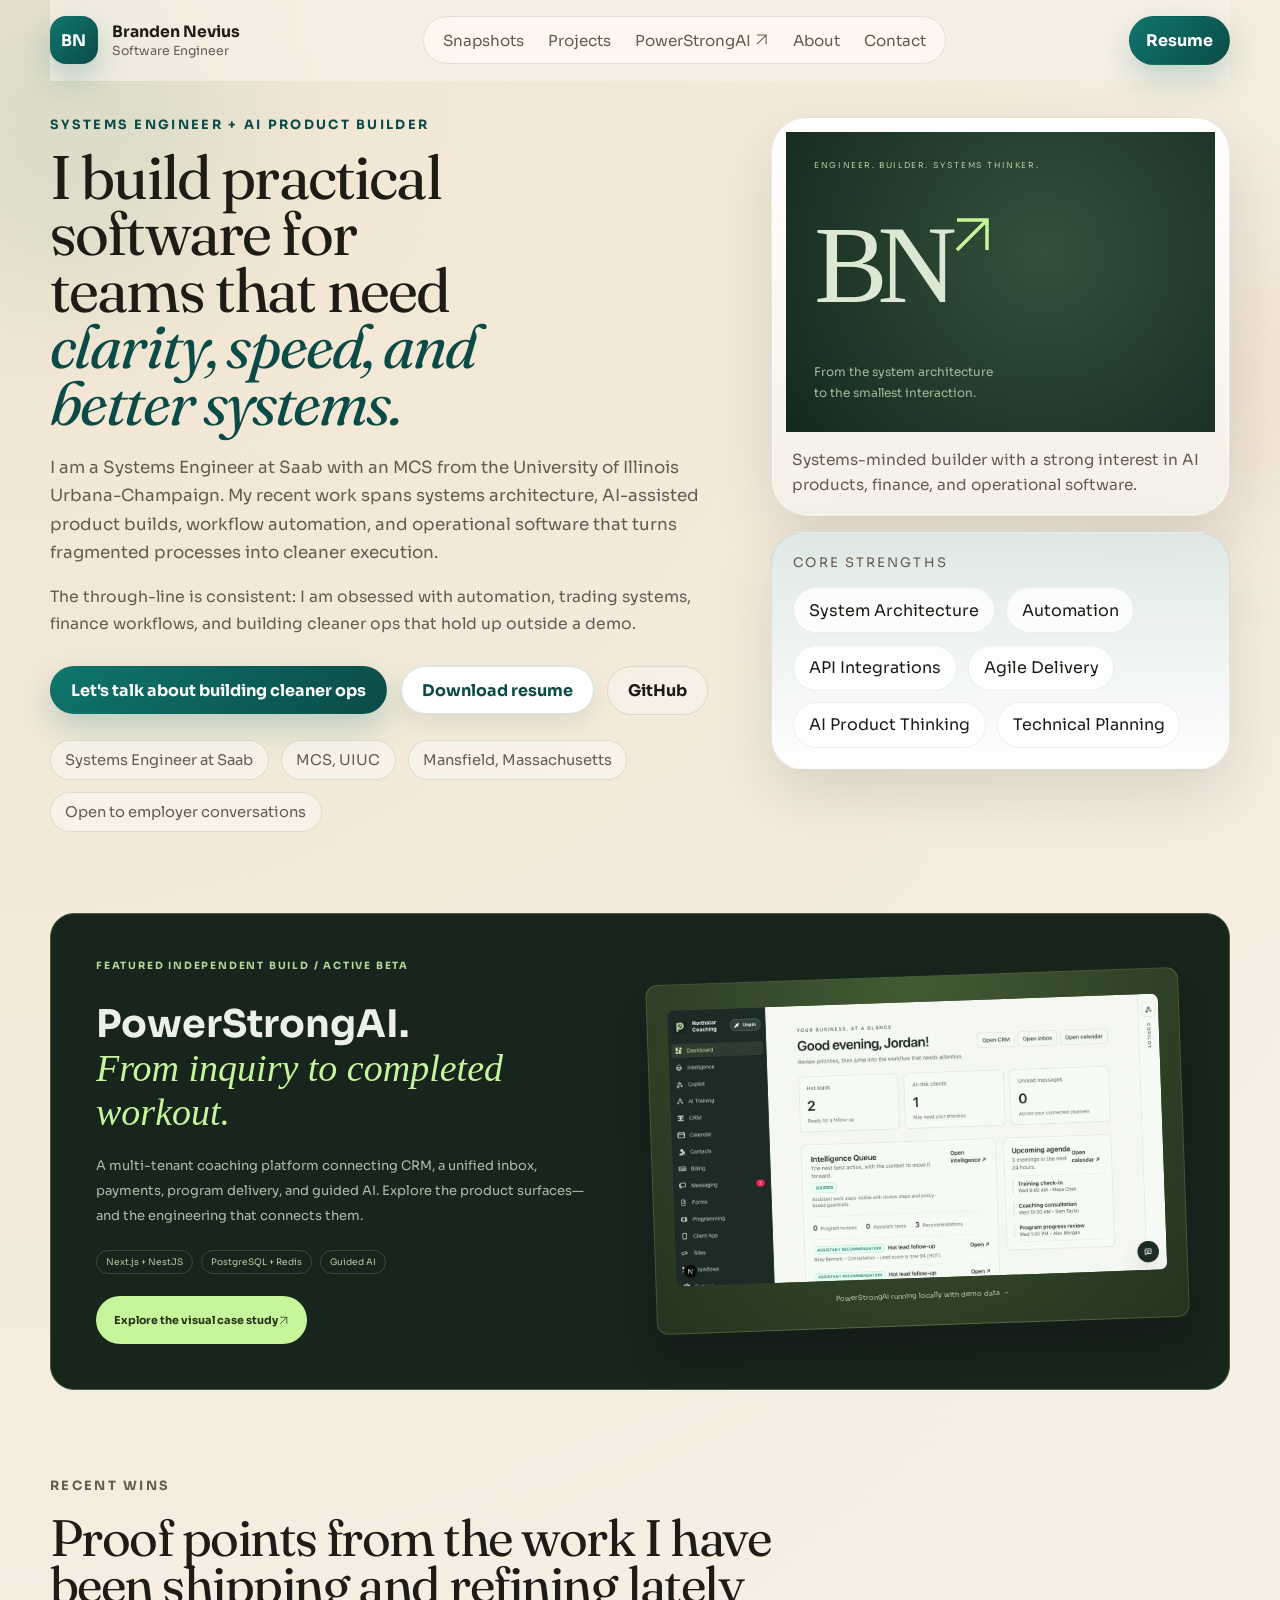
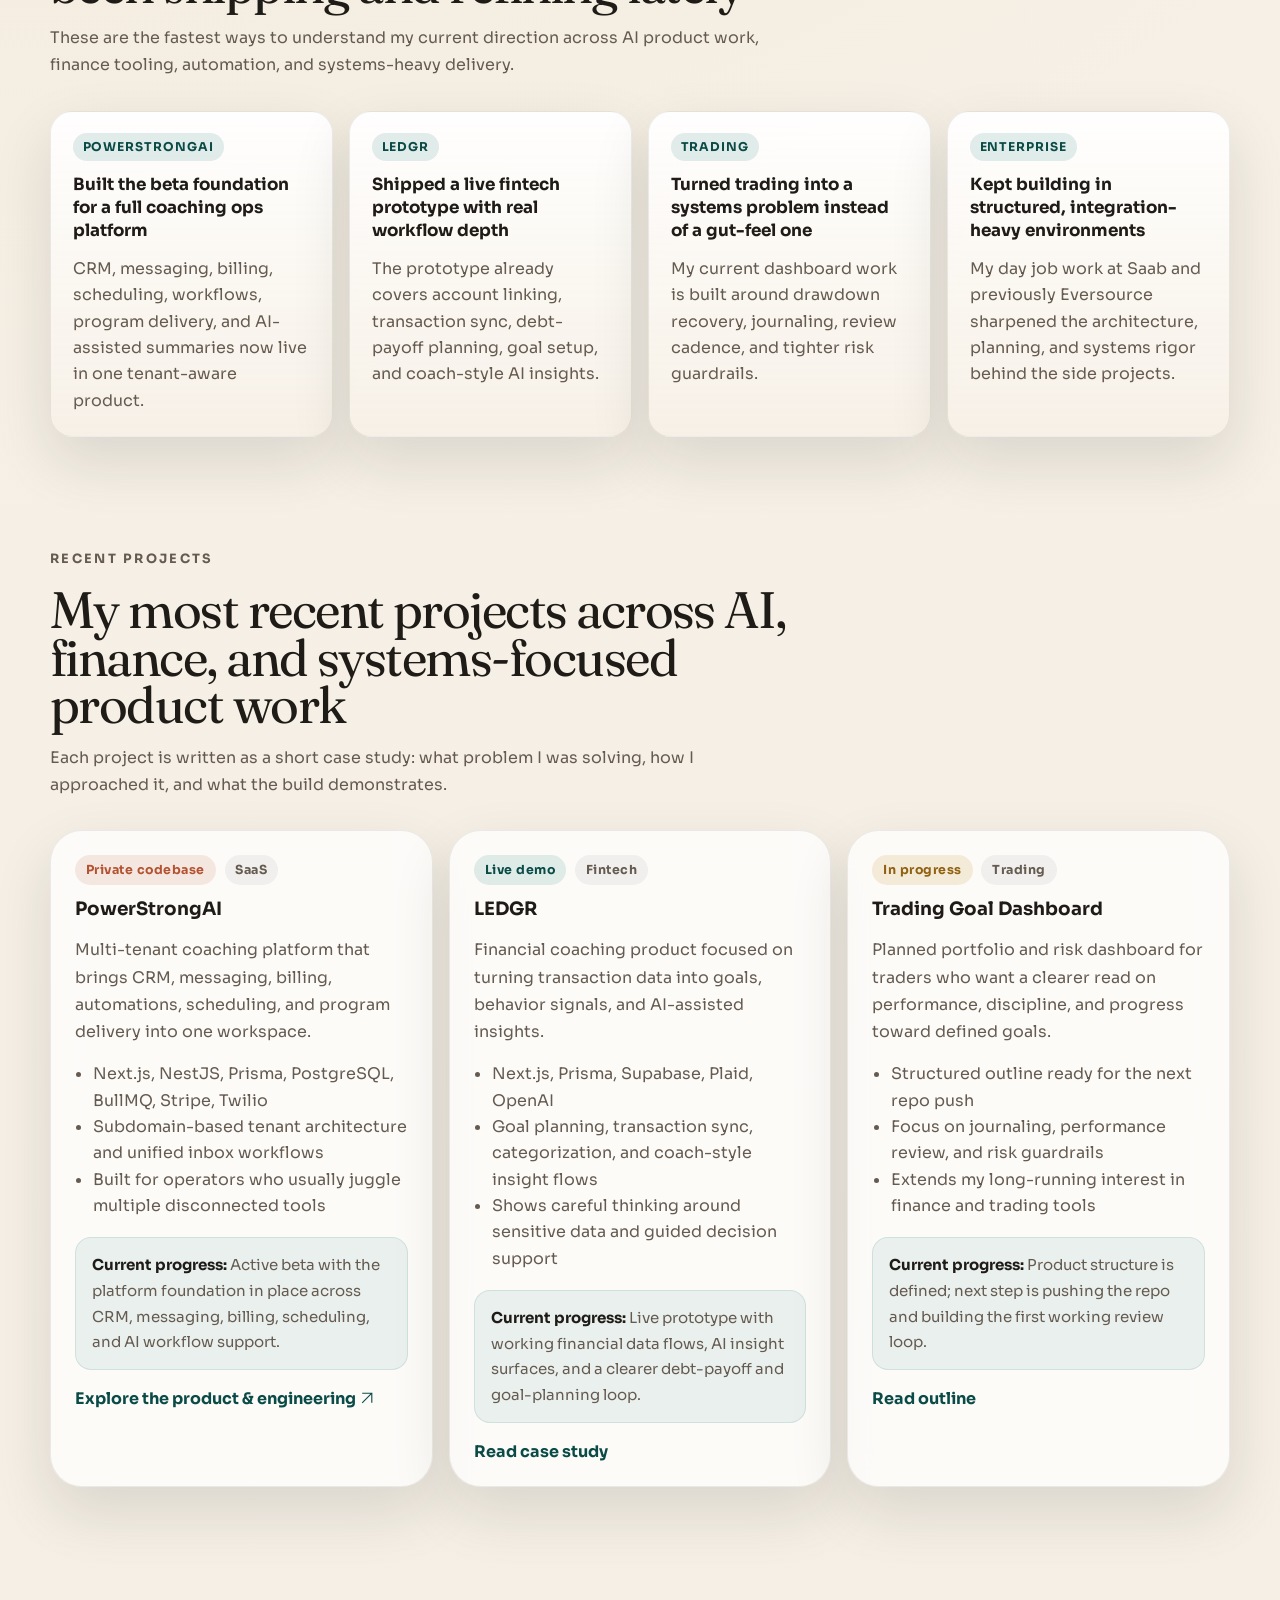
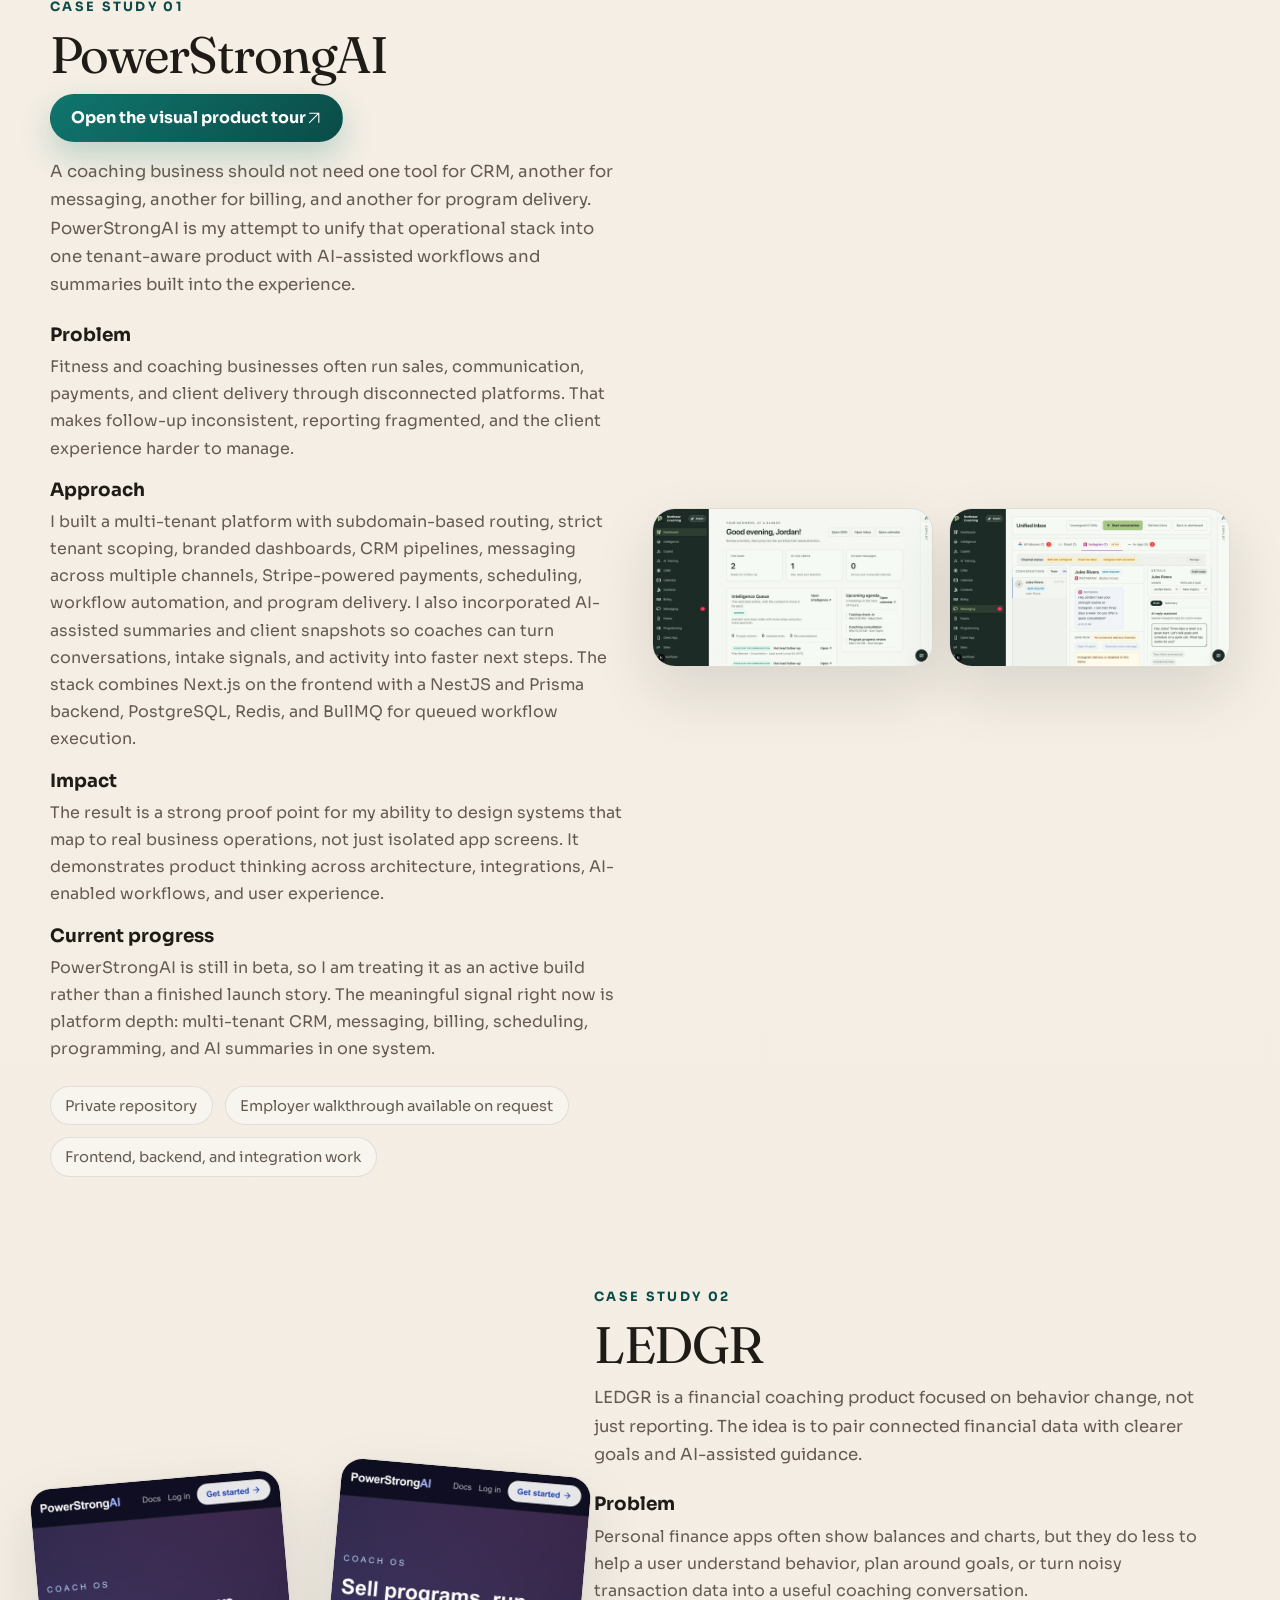
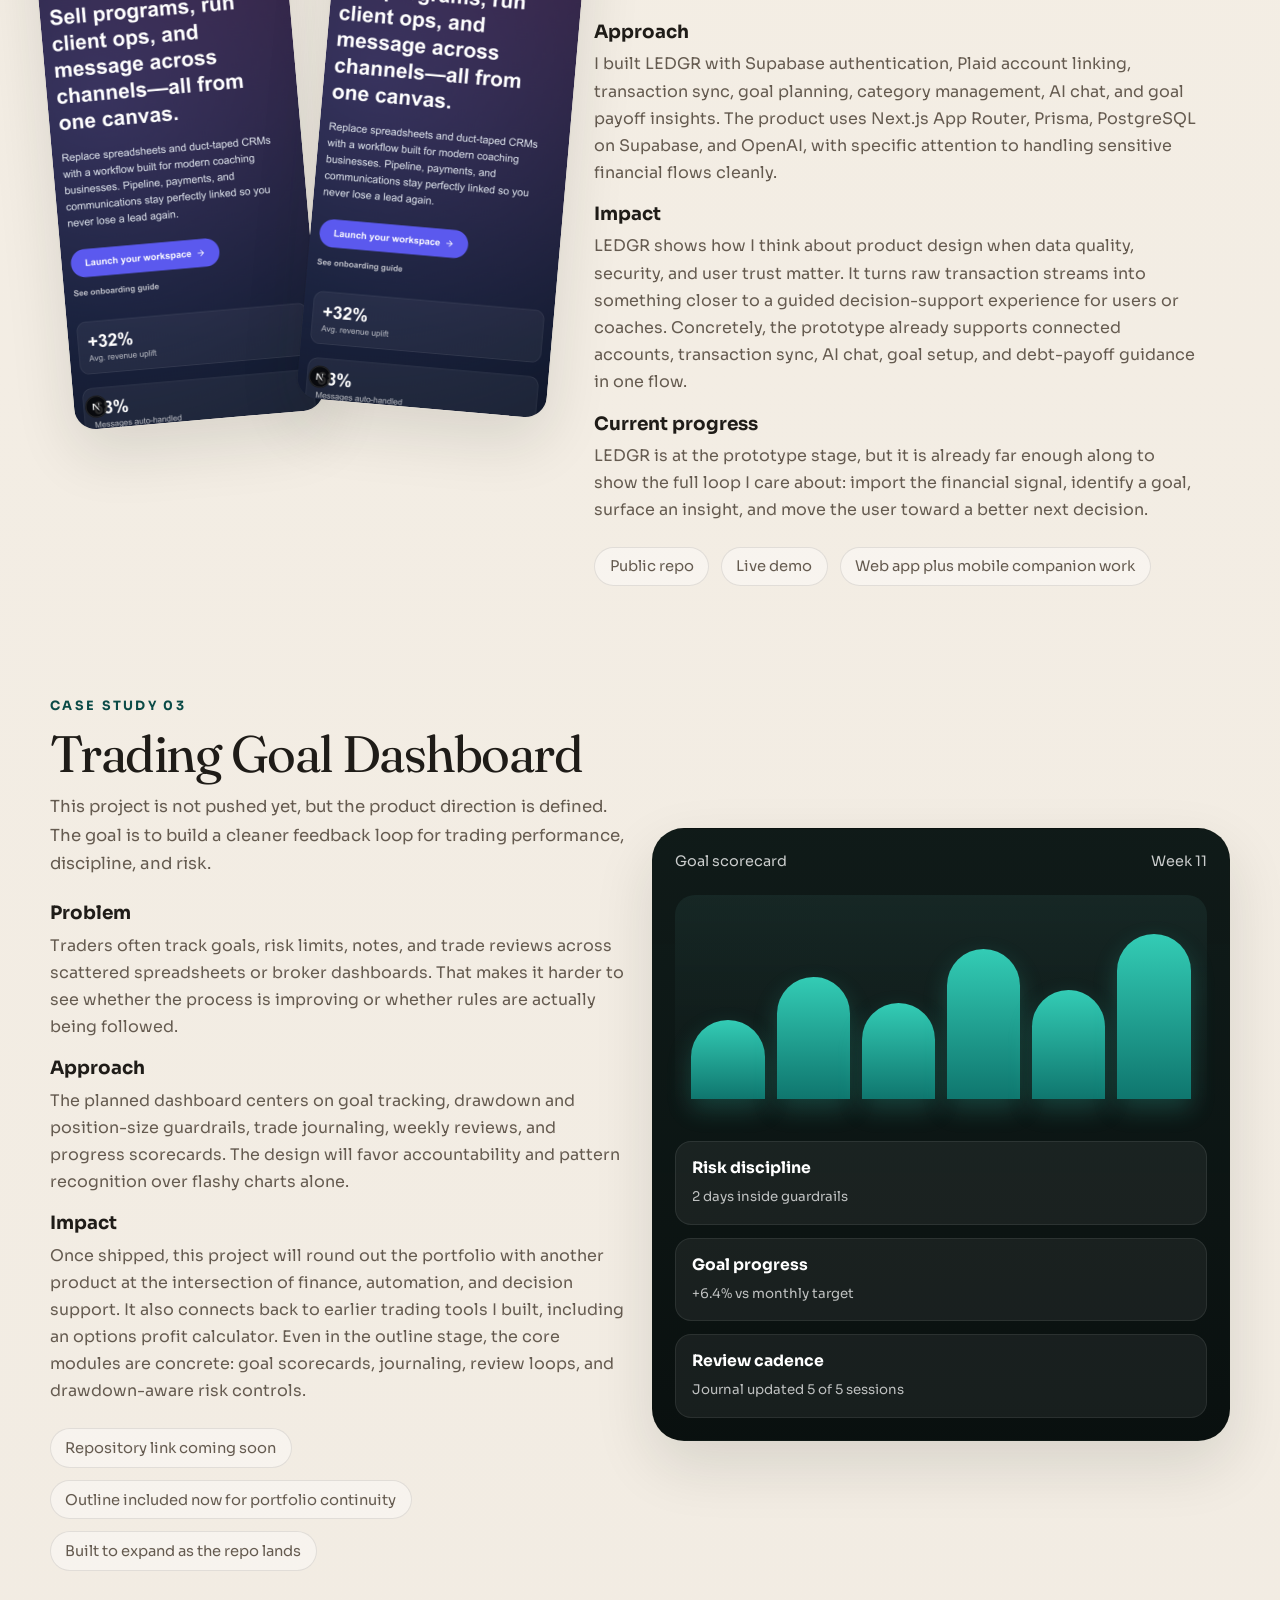
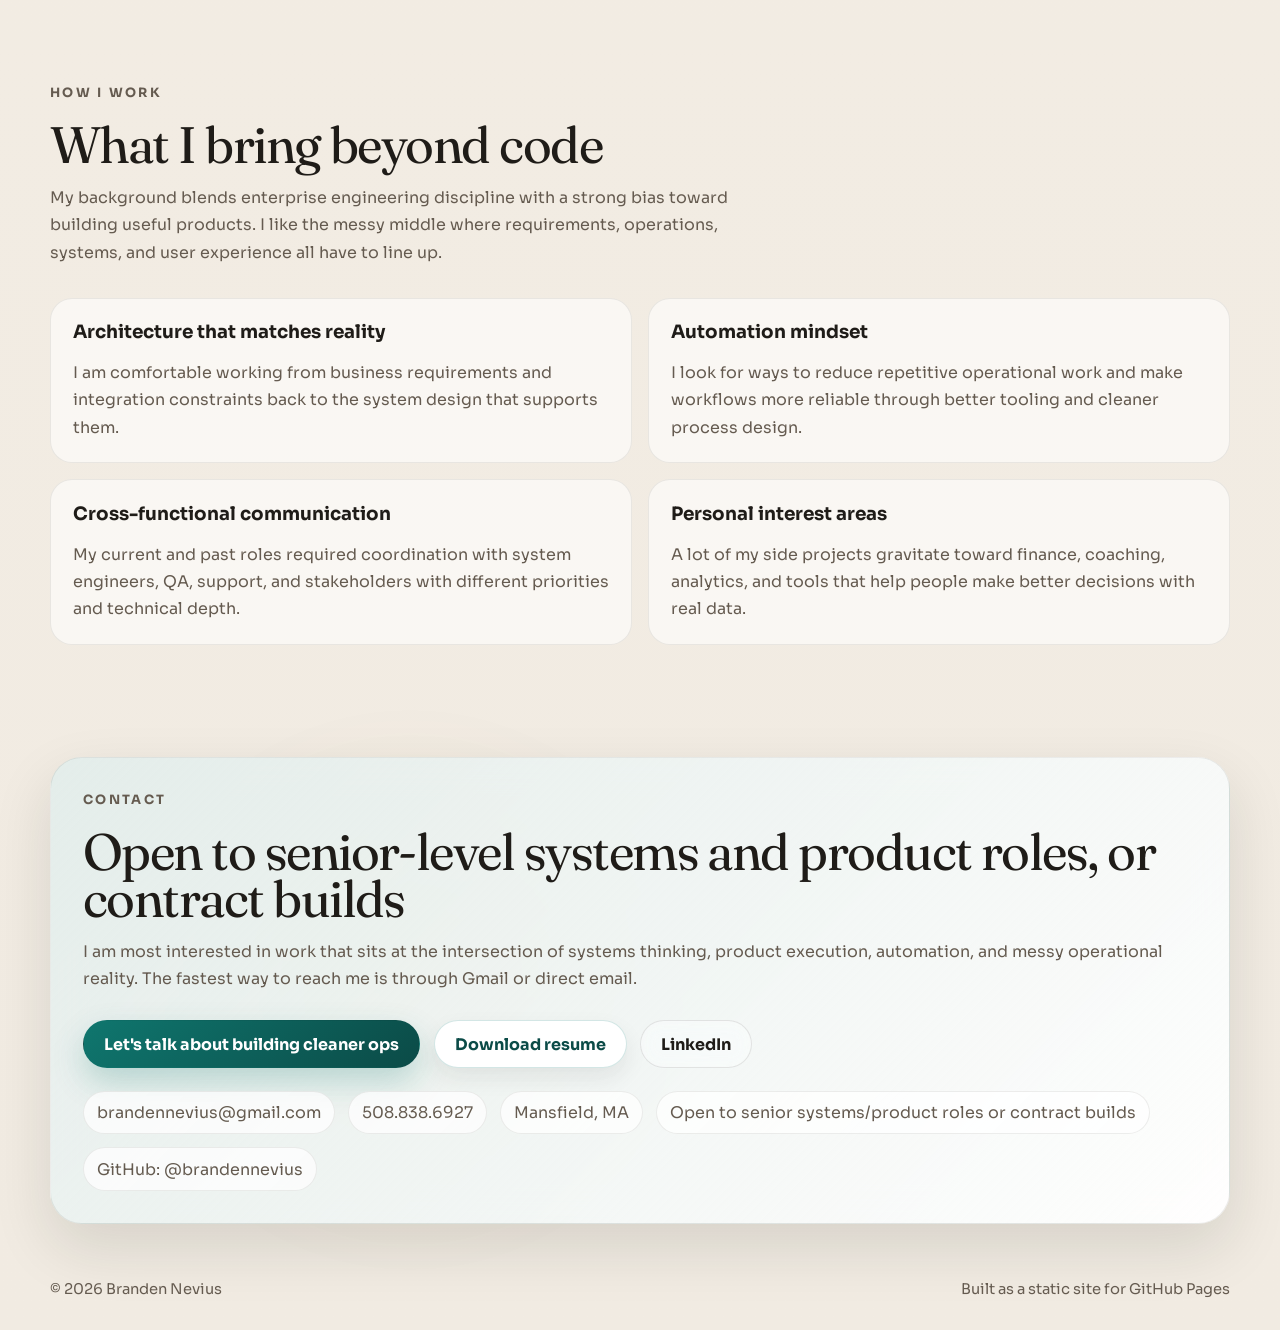
==== index.html @ 40b6684d "Show a pre-consultation Instagram lead in the portfolio" ====
<!doctype html>
<html lang="en">
  <head>
    <meta charset="UTF-8" />
    <meta name="viewport" content="width=device-width, initial-scale=1.0" />
    <title>Branden Nevius | Software Engineer</title>
    <meta
      name="description"
      content="Portfolio site for Branden Nevius featuring software architecture, AI product builds, and employer-facing case studies."
    />
    <link rel="preconnect" href="https://fonts.googleapis.com" />
    <link rel="preconnect" href="https://fonts.gstatic.com" crossorigin />
    <link
      href="https://fonts.googleapis.com/css2?family=Fraunces:opsz,wght,SOFT,WONK@9..144,400,0,0;9..144,500,0,0;9..144,600,0,0&family=Sora:wght@400;500;600;700&display=swap"
      rel="stylesheet"
    />
    <link rel="stylesheet" href="styles.css" />
  </head>
  <body>
    <div class="page-shell">
      <div class="ambient ambient-one"></div>
      <div class="ambient ambient-two"></div>
      <div class="ambient ambient-three"></div>

      <header class="site-header">
        <a class="brand" href="#top">
          <span class="brand-mark">BN</span>
          <span class="brand-text">
            <strong>Branden Nevius</strong>
            <small>Software Engineer</small>
          </span>
        </a>

        <nav class="site-nav" aria-label="Primary">
          <a href="#snapshots">Snapshots</a>
          <a href="#projects">Projects</a>
          <a href="powerstrong.html"
            >PowerStrongAI
            <svg
              class="inline-icon"
              viewBox="0 0 20 20"
              aria-hidden="true"
              fill="none"
              stroke="currentColor"
              stroke-width="1.4"
            >
              <path d="M4 16 16 4M4 4h12v12" /></svg
          ></a>
          <a href="#about">About</a>
          <a href="#contact">Contact</a>
        </nav>

        <a
          class="button button-small"
          href="assets/BrandenNeviusResume2026.pdf"
          download
        >
          Resume
        </a>
      </header>

      <main id="top">
        <section class="hero section">
          <div class="hero-copy">
            <p class="eyebrow">Systems engineer + AI product builder</p>
            <h1>
              I build practical software for teams that need
              <span>clarity, speed, and better systems.</span>
            </h1>
            <p class="hero-text">
              I am a Systems Engineer at Saab with an MCS from the University of
              Illinois Urbana-Champaign. My recent work spans systems
              architecture, AI-assisted product builds, workflow automation, and
              operational software that turns fragmented processes into cleaner
              execution.
            </p>
            <p class="hero-note">
              The through-line is consistent: I am obsessed with automation,
              trading systems, finance workflows, and building cleaner ops that
              hold up outside a demo.
            </p>

            <div class="hero-actions">
              <a
                class="button"
                href="https://mail.google.com/mail/?view=cm&fs=1&to=brandennevius@gmail.com&su=Let%27s%20talk%20about%20building%20cleaner%20ops"
                target="_blank"
                rel="noreferrer"
              >
                Let&apos;s talk about building cleaner ops
              </a>
              <a
                class="button button-secondary"
                href="assets/BrandenNeviusResume2026.pdf"
                download
                >Download resume</a
              >
              <a
                class="button button-ghost"
                href="https://github.com/brandennevius"
                target="_blank"
                rel="noreferrer"
              >
                GitHub
              </a>
            </div>

            <ul class="hero-pills">
              <li>Systems Engineer at Saab</li>
              <li>MCS, UIUC</li>
              <li>Mansfield, Massachusetts</li>
              <li>Open to employer conversations</li>
            </ul>
          </div>

          <aside class="hero-panel">
            <figure class="portrait-card">
              <div
                class="builder-identity"
                aria-label="Branden Nevius, systems engineer and product builder"
              >
                <span>ENGINEER. BUILDER. SYSTEMS THINKER.</span
                ><strong
                  >BN<span
                    ><svg
                      class="inline-icon"
                      viewBox="0 0 20 20"
                      aria-hidden="true"
                      fill="none"
                      stroke="currentColor"
                      stroke-width="1.4"
                    >
                      <path d="M4 16 16 4M4 4h12v12" /></svg></span
                ></strong>
                <p>
                  From the system architecture<br />to the smallest interaction.
                </p>
              </div>
              <figcaption>
                Systems-minded builder with a strong interest in AI products,
                finance, and operational software.
              </figcaption>
            </figure>

            <div class="panel-card panel-accent">
              <p class="panel-label">Core Strengths</p>
              <div class="strength-list">
                <span>System Architecture</span>
                <span>Automation</span>
                <span>API Integrations</span>
                <span>Agile Delivery</span>
                <span>AI Product Thinking</span>
                <span>Technical Planning</span>
              </div>
            </div>
          </aside>
        </section>

        <section
          class="featured-build section"
          aria-labelledby="featured-title"
        >
          <div class="featured-build-copy">
            <p class="eyebrow">Featured independent build / Active beta</p>
            <h2 id="featured-title">
              PowerStrongAI.<br /><em>From inquiry to completed workout.</em>
            </h2>
            <p>
              A multi-tenant coaching platform connecting CRM, a unified inbox,
              payments, program delivery, and guided AI. Explore the product
              surfaces—and the engineering that connects them.
            </p>
            <div class="featured-build-tags">
              <span>Next.js + NestJS</span><span>PostgreSQL + Redis</span
              ><span>Guided AI</span>
            </div>
            <a class="button" href="powerstrong.html"
              >Explore the visual case study
              <svg
                class="inline-icon"
                viewBox="0 0 20 20"
                aria-hidden="true"
                fill="none"
                stroke="currentColor"
                stroke-width="1.4"
              >
                <path d="M4 16 16 4M4 4h12v12" /></svg
            ></a>
          </div>
          <a
            class="featured-build-visual"
            href="powerstrong.html"
            aria-label="Explore PowerStrongAI visual case study"
          >
            <img src="assets/powerstrong/workspace-agenda.webp" width="1280" height="720" loading="lazy" alt="PowerStrongAI coach dashboard">
            <p>PowerStrongAI running locally with demo data →</p>
          </a>
        </section>

        <section class="section snapshot-section" id="snapshots">
          <div class="section-heading">
            <p class="eyebrow">Recent wins</p>
            <h2>
              Proof points from the work I have been shipping and refining
              lately
            </h2>
            <p>
              These are the fastest ways to understand my current direction
              across AI product work, finance tooling, automation, and
              systems-heavy delivery.
            </p>
          </div>

          <div class="snapshot-strip">
            <article class="snapshot-card">
              <span class="snapshot-kicker">PowerStrongAI</span>
              <h3>
                Built the beta foundation for a full coaching ops platform
              </h3>
              <p>
                CRM, messaging, billing, scheduling, workflows, program
                delivery, and AI-assisted summaries now live in one tenant-aware
                product.
              </p>
            </article>

            <article class="snapshot-card">
              <span class="snapshot-kicker">LEDGR</span>
              <h3>Shipped a live fintech prototype with real workflow depth</h3>
              <p>
                The prototype already covers account linking, transaction sync,
                debt-payoff planning, goal setup, and coach-style AI insights.
              </p>
            </article>

            <article class="snapshot-card">
              <span class="snapshot-kicker">Trading</span>
              <h3>
                Turned trading into a systems problem instead of a gut-feel one
              </h3>
              <p>
                My current dashboard work is built around drawdown recovery,
                journaling, review cadence, and tighter risk guardrails.
              </p>
            </article>

            <article class="snapshot-card">
              <span class="snapshot-kicker">Enterprise</span>
              <h3>
                Kept building in structured, integration-heavy environments
              </h3>
              <p>
                My day job work at Saab and previously Eversource sharpened the
                architecture, planning, and systems rigor behind the side
                projects.
              </p>
            </article>
          </div>
        </section>

        <section class="section" id="projects">
          <div class="section-heading">
            <p class="eyebrow">Recent projects</p>
            <h2>
              My most recent projects across AI, finance, and systems-focused
              product work
            </h2>
            <p>
              Each project is written as a short case study: what problem I was
              solving, how I approached it, and what the build demonstrates.
            </p>
          </div>

          <div class="project-grid">
            <article class="project-card">
              <div class="project-meta">
                <span class="status status-private">Private codebase</span>
                <span class="tag">SaaS</span>
              </div>
              <h3>PowerStrongAI</h3>
              <p>
                Multi-tenant coaching platform that brings CRM, messaging,
                billing, automations, scheduling, and program delivery into one
                workspace.
              </p>
              <ul>
                <li>
                  Next.js, NestJS, Prisma, PostgreSQL, BullMQ, Stripe, Twilio
                </li>
                <li>
                  Subdomain-based tenant architecture and unified inbox
                  workflows
                </li>
                <li>
                  Built for operators who usually juggle multiple disconnected
                  tools
                </li>
              </ul>
              <p class="project-progress">
                <strong>Current progress:</strong> Active beta with the platform
                foundation in place across CRM, messaging, billing, scheduling,
                and AI workflow support.
              </p>
              <a href="powerstrong.html"
                >Explore the product &amp; engineering
                <svg
                  class="inline-icon"
                  viewBox="0 0 20 20"
                  aria-hidden="true"
                  fill="none"
                  stroke="currentColor"
                  stroke-width="1.4"
                >
                  <path d="M4 16 16 4M4 4h12v12" /></svg
              ></a>
            </article>

            <article class="project-card">
              <div class="project-meta">
                <span class="status status-live">Live demo</span>
                <span class="tag">Fintech</span>
              </div>
              <h3>LEDGR</h3>
              <p>
                Financial coaching product focused on turning transaction data
                into goals, behavior signals, and AI-assisted insights.
              </p>
              <ul>
                <li>Next.js, Prisma, Supabase, Plaid, OpenAI</li>
                <li>
                  Goal planning, transaction sync, categorization, and
                  coach-style insight flows
                </li>
                <li>
                  Shows careful thinking around sensitive data and guided
                  decision support
                </li>
              </ul>
              <p class="project-progress">
                <strong>Current progress:</strong> Live prototype with working
                financial data flows, AI insight surfaces, and a clearer
                debt-payoff and goal-planning loop.
              </p>
              <a href="#ledgr">Read case study</a>
            </article>

            <article class="project-card">
              <div class="project-meta">
                <span class="status status-wip">In progress</span>
                <span class="tag">Trading</span>
              </div>
              <h3>Trading Goal Dashboard</h3>
              <p>
                Planned portfolio and risk dashboard for traders who want a
                clearer read on performance, discipline, and progress toward
                defined goals.
              </p>
              <ul>
                <li>Structured outline ready for the next repo push</li>
                <li>
                  Focus on journaling, performance review, and risk guardrails
                </li>
                <li>
                  Extends my long-running interest in finance and trading tools
                </li>
              </ul>
              <p class="project-progress">
                <strong>Current progress:</strong> Product structure is defined;
                next step is pushing the repo and building the first working
                review loop.
              </p>
              <a href="#trading-dashboard">Read outline</a>
            </article>
          </div>
        </section>

        <section class="case-study section" id="powerstrongai">
          <div class="case-copy">
            <p class="eyebrow">Case study 01</p>
            <h2>PowerStrongAI</h2>
            <p>
              <a class="button" href="powerstrong.html"
                >Open the visual product tour
                <svg
                  class="inline-icon"
                  viewBox="0 0 20 20"
                  aria-hidden="true"
                  fill="none"
                  stroke="currentColor"
                  stroke-width="1.4"
                >
                  <path d="M4 16 16 4M4 4h12v12" /></svg
              ></a>
            </p>
            <p class="case-summary">
              A coaching business should not need one tool for CRM, another for
              messaging, another for billing, and another for program delivery.
              PowerStrongAI is my attempt to unify that operational stack into
              one tenant-aware product with AI-assisted workflows and summaries
              built into the experience.
            </p>

            <div class="story-block">
              <h3>Problem</h3>
              <p>
                Fitness and coaching businesses often run sales, communication,
                payments, and client delivery through disconnected platforms.
                That makes follow-up inconsistent, reporting fragmented, and the
                client experience harder to manage.
              </p>
            </div>

            <div class="story-block">
              <h3>Approach</h3>
              <p>
                I built a multi-tenant platform with subdomain-based routing,
                strict tenant scoping, branded dashboards, CRM pipelines,
                messaging across multiple channels, Stripe-powered payments,
                scheduling, workflow automation, and program delivery. I also
                incorporated AI-assisted summaries and client snapshots so
                coaches can turn conversations, intake signals, and activity
                into faster next steps. The stack combines Next.js on the
                frontend with a NestJS and Prisma backend, PostgreSQL, Redis,
                and BullMQ for queued workflow execution.
              </p>
            </div>

            <div class="story-block">
              <h3>Impact</h3>
              <p>
                The result is a strong proof point for my ability to design
                systems that map to real business operations, not just isolated
                app screens. It demonstrates product thinking across
                architecture, integrations, AI-enabled workflows, and user
                experience.
              </p>
            </div>

            <div class="story-block">
              <h3>Current progress</h3>
              <p>
                PowerStrongAI is still in beta, so I am treating it as an active
                build rather than a finished launch story. The meaningful signal
                right now is platform depth: multi-tenant CRM, messaging,
                billing, scheduling, programming, and AI summaries in one
                system.
              </p>
            </div>

            <div class="case-notes">
              <span>Private repository</span>
              <span>Employer walkthrough available on request</span>
              <span>Frontend, backend, and integration work</span>
            </div>
          </div>

          <div class="case-visual case-visual-wide">
            <img
              src="assets/powerstrong/workspace-agenda.webp"
              alt="PowerStrongAI dashboard"
              loading="lazy"
            />
            <img
              src="assets/powerstrong/inbox-instagram.webp"
              alt="PowerStrongAI inbox showing a fictional Instagram lead and consultation reply draft"
              loading="lazy"
            />
          </div>
        </section>

        <section class="case-study section case-study-alt" id="ledgr">
          <div class="case-visual case-visual-mobile">
            <img
              src="assets/ledgr-product.png"
              alt="LEDGR product screenshot"
              loading="lazy"
            />
            <img
              src="assets/ledgr-insights.png"
              alt="LEDGR insights screenshot"
              loading="lazy"
            />
          </div>

          <div class="case-copy">
            <p class="eyebrow">Case study 02</p>
            <h2>LEDGR</h2>
            <p class="case-summary">
              LEDGR is a financial coaching product focused on behavior change,
              not just reporting. The idea is to pair connected financial data
              with clearer goals and AI-assisted guidance.
            </p>

            <div class="story-block">
              <h3>Problem</h3>
              <p>
                Personal finance apps often show balances and charts, but they
                do less to help a user understand behavior, plan around goals,
                or turn noisy transaction data into a useful coaching
                conversation.
              </p>
            </div>

            <div class="story-block">
              <h3>Approach</h3>
              <p>
                I built LEDGR with Supabase authentication, Plaid account
                linking, transaction sync, goal planning, category management,
                AI chat, and goal payoff insights. The product uses Next.js App
                Router, Prisma, PostgreSQL on Supabase, and OpenAI, with
                specific attention to handling sensitive financial flows
                cleanly.
              </p>
            </div>

            <div class="story-block">
              <h3>Impact</h3>
              <p>
                LEDGR shows how I think about product design when data quality,
                security, and user trust matter. It turns raw transaction
                streams into something closer to a guided decision-support
                experience for users or coaches. Concretely, the prototype
                already supports connected accounts, transaction sync, AI chat,
                goal setup, and debt-payoff guidance in one flow.
              </p>
            </div>

            <div class="story-block">
              <h3>Current progress</h3>
              <p>
                LEDGR is at the prototype stage, but it is already far enough
                along to show the full loop I care about: import the financial
                signal, identify a goal, surface an insight, and move the user
                toward a better next decision.
              </p>
            </div>

            <div class="case-notes">
              <a
                href="https://github.com/brandennevius/LEDGR"
                target="_blank"
                rel="noreferrer"
                >Public repo</a
              >
              <a
                href="https://ledgr-branden-nevius-projects-666c9e97.vercel.app"
                target="_blank"
                rel="noreferrer"
              >
                Live demo
              </a>
              <span>Web app plus mobile companion work</span>
            </div>
          </div>
        </section>

        <section class="case-study section" id="trading-dashboard">
          <div class="case-copy">
            <p class="eyebrow">Case study 03</p>
            <h2>Trading Goal Dashboard</h2>
            <p class="case-summary">
              This project is not pushed yet, but the product direction is
              defined. The goal is to build a cleaner feedback loop for trading
              performance, discipline, and risk.
            </p>

            <div class="story-block">
              <h3>Problem</h3>
              <p>
                Traders often track goals, risk limits, notes, and trade reviews
                across scattered spreadsheets or broker dashboards. That makes
                it harder to see whether the process is improving or whether
                rules are actually being followed.
              </p>
            </div>

            <div class="story-block">
              <h3>Approach</h3>
              <p>
                The planned dashboard centers on goal tracking, drawdown and
                position-size guardrails, trade journaling, weekly reviews, and
                progress scorecards. The design will favor accountability and
                pattern recognition over flashy charts alone.
              </p>
            </div>

            <div class="story-block">
              <h3>Impact</h3>
              <p>
                Once shipped, this project will round out the portfolio with
                another product at the intersection of finance, automation, and
                decision support. It also connects back to earlier trading tools
                I built, including an options profit calculator. Even in the
                outline stage, the core modules are concrete: goal scorecards,
                journaling, review loops, and drawdown-aware risk controls.
              </p>
            </div>

            <div class="case-notes">
              <span>Repository link coming soon</span>
              <span>Outline included now for portfolio continuity</span>
              <span>Built to expand as the repo lands</span>
            </div>
          </div>

          <div class="blueprint-card" aria-label="Trading dashboard concept">
            <div class="blueprint-top">
              <span>Goal scorecard</span>
              <span>Week 11</span>
            </div>
            <div class="blueprint-chart">
              <span style="height: 42%"></span>
              <span style="height: 65%"></span>
              <span style="height: 51%"></span>
              <span style="height: 80%"></span>
              <span style="height: 58%"></span>
              <span style="height: 88%"></span>
            </div>
            <div class="blueprint-metrics">
              <article>
                <strong>Risk discipline</strong>
                <small>2 days inside guardrails</small>
              </article>
              <article>
                <strong>Goal progress</strong>
                <small>+6.4% vs monthly target</small>
              </article>
              <article>
                <strong>Review cadence</strong>
                <small>Journal updated 5 of 5 sessions</small>
              </article>
            </div>
          </div>
        </section>

        <section class="section" id="about">
          <div class="section-heading">
            <p class="eyebrow">How I work</p>
            <h2>What I bring beyond code</h2>
            <p>
              My background blends enterprise engineering discipline with a
              strong bias toward building useful products. I like the messy
              middle where requirements, operations, systems, and user
              experience all have to line up.
            </p>
          </div>

          <div class="value-grid">
            <article>
              <h3>Architecture that matches reality</h3>
              <p>
                I am comfortable working from business requirements and
                integration constraints back to the system design that supports
                them.
              </p>
            </article>
            <article>
              <h3>Automation mindset</h3>
              <p>
                I look for ways to reduce repetitive operational work and make
                workflows more reliable through better tooling and cleaner
                process design.
              </p>
            </article>
            <article>
              <h3>Cross-functional communication</h3>
              <p>
                My current and past roles required coordination with system
                engineers, QA, support, and stakeholders with different
                priorities and technical depth.
              </p>
            </article>
            <article>
              <h3>Personal interest areas</h3>
              <p>
                A lot of my side projects gravitate toward finance, coaching,
                analytics, and tools that help people make better decisions with
                real data.
              </p>
            </article>
          </div>
        </section>

        <section class="contact section" id="contact">
          <div class="contact-card">
            <p class="eyebrow">Contact</p>
            <h2>
              Open to senior-level systems and product roles, or contract builds
            </h2>
            <p>
              I am most interested in work that sits at the intersection of
              systems thinking, product execution, automation, and messy
              operational reality. The fastest way to reach me is through Gmail
              or direct email.
            </p>

            <div class="contact-actions">
              <a
                class="button"
                href="https://mail.google.com/mail/?view=cm&fs=1&to=brandennevius@gmail.com&su=Let%27s%20talk%20about%20building%20cleaner%20ops"
                target="_blank"
                rel="noreferrer"
              >
                Let&apos;s talk about building cleaner ops
              </a>
              <a
                class="button button-secondary"
                href="assets/BrandenNeviusResume2026.pdf"
                download
              >
                Download resume
              </a>
              <a
                class="button button-ghost"
                href="https://www.linkedin.com/in/brandennevius/"
                target="_blank"
                rel="noreferrer"
              >
                LinkedIn
              </a>
            </div>

            <div class="contact-details">
              <span>brandennevius@gmail.com</span>
              <span>508.838.6927</span>
              <span>Mansfield, MA</span>
              <span
                >Open to senior systems/product roles or contract builds</span
              >
              <span>GitHub: @brandennevius</span>
            </div>
          </div>
        </section>
      </main>

      <footer class="site-footer">
        <span>© <span id="year"></span> Branden Nevius</span>
        <span>Built as a static site for GitHub Pages</span>
      </footer>
    </div>

    <script src="script.js"></script>
  </body>
</html>
---- styles.css ----
:root {
  --bg: #f4efe6;
  --bg-strong: #efe5d8;
  --surface: rgba(255, 255, 255, 0.74);
  --surface-strong: #fffaf3;
  --ink: #1f1c18;
  --muted: #655b50;
  --line: rgba(31, 28, 24, 0.1);
  --accent: #0f766e;
  --accent-deep: #0b4b47;
  --accent-soft: rgba(15, 118, 110, 0.12);
  --rust: #b45332;
  --gold: #c8922b;
  --shadow: 0 24px 60px rgba(27, 32, 25, 0.12);
  --radius-xl: 32px;
  --radius-lg: 22px;
  --radius-md: 16px;
  --max: 1180px;
}

* {
  box-sizing: border-box;
}

html {
  scroll-behavior: smooth;
}

body {
  margin: 0;
  background:
    radial-gradient(
      circle at top left,
      rgba(200, 146, 43, 0.12),
      transparent 26%
    ),
    linear-gradient(180deg, #f7f1e7 0%, #f1ebe2 100%);
  color: var(--ink);
  font-family: "Sora", sans-serif;
}

img {
  display: block;
  max-width: 100%;
}

a {
  color: inherit;
  text-decoration: none;
}

.page-shell {
  position: relative;
  overflow: hidden;
  min-height: 100vh;
}

.ambient {
  position: absolute;
  border-radius: 999px;
  filter: blur(80px);
  opacity: 0.45;
  pointer-events: none;
  animation: float 16s ease-in-out infinite;
}

.ambient-one {
  top: -40px;
  left: -100px;
  width: 340px;
  height: 340px;
  background: rgba(15, 118, 110, 0.22);
}

.ambient-two {
  top: 240px;
  right: -80px;
  width: 280px;
  height: 280px;
  background: rgba(180, 83, 50, 0.18);
  animation-delay: -4s;
}

.ambient-three {
  bottom: 160px;
  left: 18%;
  width: 360px;
  height: 360px;
  background: rgba(200, 146, 43, 0.14);
  animation-delay: -8s;
}

.site-header,
.section,
.site-footer {
  position: relative;
  z-index: 1;
  width: min(calc(100% - 2rem), var(--max));
  margin: 0 auto;
}

.site-header {
  position: sticky;
  top: 0;
  z-index: 30;
  display: flex;
  align-items: center;
  justify-content: space-between;
  gap: 1rem;
  padding: 1rem 0;
  background: rgba(247, 241, 231, 0.74);
  backdrop-filter: blur(18px);
}

.brand {
  display: inline-flex;
  align-items: center;
  gap: 0.85rem;
}

.brand-mark {
  display: grid;
  place-items: center;
  width: 3rem;
  height: 3rem;
  border-radius: 1rem;
  background: linear-gradient(135deg, var(--accent), var(--accent-deep));
  color: white;
  font-weight: 700;
  letter-spacing: 0.04em;
  box-shadow: 0 14px 30px rgba(15, 118, 110, 0.25);
}

.brand-text {
  display: grid;
  gap: 0.1rem;
}

.brand-text strong {
  font-size: 0.98rem;
}

.brand-text small {
  color: var(--muted);
  font-size: 0.78rem;
}

.site-nav {
  display: inline-flex;
  align-items: center;
  gap: 1.5rem;
  padding: 0.85rem 1.2rem;
  border: 1px solid var(--line);
  border-radius: 999px;
  background: rgba(255, 250, 243, 0.72);
  backdrop-filter: blur(14px);
}

.site-nav a {
  color: var(--muted);
  font-size: 0.95rem;
}

.site-nav a:hover {
  color: var(--accent-deep);
}

.section {
  padding: 3.5rem 0;
}

.hero {
  display: grid;
  grid-template-columns: minmax(0, 1.2fr) minmax(320px, 0.8fr);
  gap: 2rem;
  align-items: start;
  padding-top: 2.25rem;
}

.eyebrow {
  margin: 0 0 1rem;
  color: var(--accent-deep);
  font-size: 0.8rem;
  font-weight: 700;
  letter-spacing: 0.18em;
  text-transform: uppercase;
}

.hero h1,
.section-heading h2,
.case-copy h2,
.contact-card h2 {
  margin: 0;
  font-family: "Fraunces", serif;
  font-weight: 400;
  letter-spacing: -0.03em;
  line-height: 0.92;
}

.hero h1 {
  font-size: clamp(2.6rem, 4.8vw, 4.9rem);
  max-width: 11ch;
}

.hero h1 span {
  color: var(--accent-deep);
  font-style: italic;
}

.hero-text,
.section-heading p,
.case-summary,
.story-block p,
.value-grid p,
.contact-card p,
.project-card p {
  color: var(--muted);
  line-height: 1.7;
}

.hero-text {
  max-width: 60ch;
  margin: 1.4rem 0 0;
  font-size: 1.05rem;
}

.hero-note {
  max-width: 58ch;
  margin: 1rem 0 0;
  color: var(--muted);
  font-size: 0.98rem;
  line-height: 1.75;
}

.hero-actions,
.contact-actions {
  display: flex;
  flex-wrap: wrap;
  gap: 0.85rem;
  margin-top: 1.7rem;
}

.button {
  display: inline-flex;
  align-items: center;
  justify-content: center;
  min-height: 3rem;
  padding: 0.8rem 1.25rem;
  border: 1px solid transparent;
  border-radius: 999px;
  background: linear-gradient(135deg, var(--accent), var(--accent-deep));
  color: white;
  font-weight: 700;
  transition:
    transform 180ms ease,
    box-shadow 180ms ease,
    border-color 180ms ease;
  box-shadow: 0 14px 32px rgba(15, 118, 110, 0.24);
}

.button:hover {
  transform: translateY(-1px);
}

.button-small {
  min-height: 2.7rem;
  padding-inline: 1rem;
}

.button-secondary {
  background: white;
  border-color: rgba(15, 118, 110, 0.18);
  color: var(--accent-deep);
  box-shadow: 0 10px 22px rgba(22, 30, 26, 0.08);
}

.button-ghost {
  background: rgba(255, 255, 255, 0.3);
  border-color: var(--line);
  color: var(--ink);
  box-shadow: none;
  backdrop-filter: blur(10px);
}

.hero-pills {
  display: flex;
  flex-wrap: wrap;
  gap: 0.75rem;
  margin: 1.6rem 0 0;
  padding: 0;
  list-style: none;
}

.hero-pills li,
.case-notes span,
.case-notes a {
  padding: 0.62rem 0.9rem;
  border: 1px solid var(--line);
  border-radius: 999px;
  background: rgba(255, 255, 255, 0.4);
  color: var(--muted);
  font-size: 0.92rem;
}

.hero-panel {
  display: grid;
  gap: 1rem;
}

.panel-card,
.project-card,
.contact-card,
.blueprint-card,
.portrait-card {
  border: 1px solid rgba(31, 28, 24, 0.08);
  border-radius: var(--radius-xl);
  background: var(--surface);
  backdrop-filter: blur(16px);
  box-shadow: var(--shadow);
}

.panel-card {
  padding: 1.35rem;
}

.portrait-card {
  margin: 0;
  overflow: hidden;
  background:
    linear-gradient(
      180deg,
      rgba(255, 255, 255, 0.84),
      rgba(244, 239, 230, 0.94)
    ),
    var(--surface);
  padding: 0.9rem;
  border-radius: 36px;
  box-shadow:
    0 24px 60px rgba(27, 32, 25, 0.12),
    0 0 0 1px rgba(255, 255, 255, 0.55) inset;
}

.portrait-card img {
  width: 100%;
  aspect-ratio: 5 / 6;
  object-fit: cover;
  object-position: center top;
  border-radius: 28px;
  box-shadow: 0 18px 40px rgba(20, 26, 23, 0.16);
}

.portrait-card figcaption {
  padding: 1rem 0.35rem 0.2rem;
  color: var(--muted);
  font-size: 0.96rem;
  line-height: 1.6;
}

.panel-primary {
  background:
    linear-gradient(
      180deg,
      rgba(255, 255, 255, 0.88),
      rgba(255, 247, 237, 0.78)
    ),
    var(--surface);
}

.panel-accent {
  background:
    linear-gradient(
      180deg,
      rgba(15, 118, 110, 0.12),
      rgba(255, 255, 255, 0.75)
    ),
    var(--surface);
}

.panel-label {
  margin: 0 0 1rem;
  color: var(--muted);
  font-size: 0.82rem;
  text-transform: uppercase;
  letter-spacing: 0.16em;
}

.snapshot-grid {
  display: grid;
  grid-template-columns: repeat(2, minmax(0, 1fr));
  gap: 0.85rem;
}

.snapshot-grid article,
.blueprint-metrics article {
  padding: 1rem;
  border-radius: var(--radius-md);
  background: rgba(255, 255, 255, 0.78);
  border: 1px solid rgba(31, 28, 24, 0.06);
}

.snapshot-grid strong,
.blueprint-metrics strong {
  display: block;
  font-size: 0.98rem;
  margin-bottom: 0.45rem;
}

.snapshot-grid span,
.blueprint-metrics small {
  color: var(--muted);
  line-height: 1.55;
}

.strength-list {
  display: flex;
  flex-wrap: wrap;
  gap: 0.7rem;
}

.strength-list span {
  padding: 0.72rem 0.92rem;
  border-radius: 999px;
  background: rgba(255, 255, 255, 0.8);
  border: 1px solid rgba(31, 28, 24, 0.07);
}

.section-heading {
  max-width: 46rem;
  margin-bottom: 2rem;
}

.section-heading h2,
.case-copy h2,
.contact-card h2 {
  font-size: clamp(2.4rem, 4vw, 4.1rem);
}

.snapshot-section {
  padding-top: 1rem;
}

.snapshot-strip {
  display: grid;
  grid-template-columns: repeat(4, minmax(0, 1fr));
  gap: 1rem;
}

.snapshot-card {
  padding: 1.35rem;
  border-radius: var(--radius-lg);
  border: 1px solid rgba(31, 28, 24, 0.08);
  background:
    linear-gradient(
      180deg,
      rgba(255, 255, 255, 0.76),
      rgba(246, 239, 229, 0.92)
    ),
    var(--surface);
  box-shadow: var(--shadow);
}

.snapshot-kicker {
  display: inline-flex;
  margin-bottom: 0.8rem;
  padding: 0.38rem 0.62rem;
  border-radius: 999px;
  background: rgba(15, 118, 110, 0.12);
  color: var(--accent-deep);
  font-size: 0.76rem;
  font-weight: 700;
  letter-spacing: 0.08em;
  text-transform: uppercase;
}

.snapshot-card h3 {
  margin: 0;
  font-size: 1.05rem;
  line-height: 1.35;
}

.snapshot-card p {
  margin: 0.85rem 0 0;
  color: var(--muted);
  line-height: 1.65;
}

.project-grid {
  display: grid;
  grid-template-columns: repeat(3, minmax(0, 1fr));
  gap: 1rem;
}

.project-card {
  padding: 1.5rem;
  transition:
    transform 180ms ease,
    border-color 180ms ease;
}

.project-card:hover {
  transform: translateY(-4px);
  border-color: rgba(15, 118, 110, 0.18);
}

.project-meta {
  display: flex;
  align-items: center;
  gap: 0.55rem;
  flex-wrap: wrap;
  margin-bottom: 0.8rem;
}

.status,
.tag {
  padding: 0.42rem 0.68rem;
  border-radius: 999px;
  font-size: 0.78rem;
  font-weight: 700;
  letter-spacing: 0.04em;
}

.status-private {
  background: rgba(180, 83, 50, 0.12);
  color: var(--rust);
}

.status-live {
  background: rgba(15, 118, 110, 0.12);
  color: var(--accent-deep);
}

.status-wip {
  background: rgba(200, 146, 43, 0.16);
  color: #8f6111;
}

.tag {
  background: rgba(31, 28, 24, 0.05);
  color: var(--muted);
}

.project-card h3,
.value-grid h3,
.story-block h3 {
  margin: 0;
  font-size: 1.15rem;
}

.project-card ul {
  margin: 1rem 0 1.1rem;
  padding-left: 1.15rem;
  color: var(--muted);
  line-height: 1.65;
}

.project-card a {
  color: var(--accent-deep);
  font-weight: 700;
}

.project-progress {
  margin: 0 0 1.1rem;
  padding: 0.9rem 1rem;
  border-radius: 1rem;
  background: rgba(15, 118, 110, 0.08);
  border: 1px solid rgba(15, 118, 110, 0.12);
  font-size: 0.94rem;
}

.project-progress strong {
  color: var(--ink);
}

.case-study {
  display: grid;
  grid-template-columns: minmax(0, 1fr) minmax(0, 1fr);
  gap: 1.5rem;
  align-items: center;
}

.case-study-alt {
  grid-template-columns: minmax(0, 0.9fr) minmax(0, 1.1fr);
}

.case-copy {
  max-width: 38rem;
}

.case-summary {
  margin: 1rem 0 1.45rem;
  font-size: 1.04rem;
}

.story-block + .story-block {
  margin-top: 1rem;
}

.story-block p {
  margin: 0.45rem 0 0;
}

.case-notes {
  display: flex;
  flex-wrap: wrap;
  gap: 0.75rem;
  margin-top: 1.45rem;
}

.case-visual {
  display: grid;
  gap: 1rem;
}

.case-visual img {
  width: 100%;
  border-radius: 1.4rem;
  border: 1px solid rgba(31, 28, 24, 0.08);
  box-shadow: var(--shadow);
}

.case-visual-wide {
  grid-template-columns: repeat(2, minmax(0, 1fr));
}

.case-visual-mobile {
  grid-template-columns: repeat(2, minmax(0, 1fr));
  align-items: end;
}

.case-visual-mobile img:first-child {
  transform: rotate(-5deg) translateY(12px);
}

.case-visual-mobile img:last-child {
  transform: rotate(5deg);
}

.blueprint-card {
  padding: 1.4rem;
  background:
    linear-gradient(180deg, rgba(16, 27, 25, 0.98), rgba(9, 16, 15, 0.95)),
    #0d1514;
  color: white;
}

.blueprint-top {
  display: flex;
  align-items: center;
  justify-content: space-between;
  color: rgba(255, 255, 255, 0.78);
  font-size: 0.9rem;
}

.blueprint-chart {
  display: grid;
  grid-template-columns: repeat(6, minmax(0, 1fr));
  gap: 0.75rem;
  align-items: end;
  height: 220px;
  margin: 1.6rem 0;
  padding: 1rem;
  border-radius: 1.25rem;
  background:
    linear-gradient(180deg, rgba(23, 47, 44, 0.5), rgba(13, 21, 20, 0.9)),
    rgba(255, 255, 255, 0.03);
}

.blueprint-chart span {
  border-radius: 999px 999px 14px 14px;
  background: linear-gradient(180deg, #33ccb5, #0f766e);
  box-shadow: 0 10px 24px rgba(51, 204, 181, 0.24);
}

.blueprint-metrics {
  display: grid;
  gap: 0.8rem;
}

.blueprint-metrics article {
  background: rgba(255, 255, 255, 0.06);
  border-color: rgba(255, 255, 255, 0.08);
}

.blueprint-metrics small {
  color: rgba(255, 255, 255, 0.72);
}

.value-grid {
  display: grid;
  grid-template-columns: repeat(2, minmax(0, 1fr));
  gap: 1rem;
}

.value-grid article {
  padding: 1.35rem;
  border-radius: var(--radius-lg);
  background: rgba(255, 255, 255, 0.58);
  border: 1px solid rgba(31, 28, 24, 0.08);
}

.value-grid p {
  margin-bottom: 0;
}

.contact-card {
  padding: 2rem;
  background:
    linear-gradient(135deg, rgba(15, 118, 110, 0.1), rgba(255, 255, 255, 0.78)),
    var(--surface);
}

.contact-details {
  display: flex;
  flex-wrap: wrap;
  gap: 0.8rem;
  margin-top: 1.4rem;
}

.contact-details span {
  padding: 0.65rem 0.82rem;
  border-radius: 999px;
  background: rgba(255, 255, 255, 0.72);
  border: 1px solid rgba(31, 28, 24, 0.08);
  color: var(--muted);
}

.site-footer {
  display: flex;
  justify-content: space-between;
  gap: 1rem;
  padding: 0 0 2rem;
  color: var(--muted);
  font-size: 0.92rem;
}

@keyframes float {
  0%,
  100% {
    transform: translate3d(0, 0, 0);
  }
  50% {
    transform: translate3d(0, 18px, 0);
  }
}

@media (max-width: 1024px) {
  .hero,
  .case-study,
  .case-study-alt,
  .snapshot-strip,
  .project-grid,
  .value-grid {
    grid-template-columns: 1fr;
  }

  .case-visual-wide,
  .case-visual-mobile {
    grid-template-columns: repeat(2, minmax(0, 1fr));
  }
}

@media (max-width: 760px) {
  .site-header {
    flex-wrap: wrap;
  }

  .site-nav {
    order: 3;
    width: 100%;
    justify-content: center;
  }

  .hero {
    padding-top: 1.5rem;
  }

  .snapshot-grid,
  .case-visual-wide,
  .case-visual-mobile,
  .value-grid {
    grid-template-columns: 1fr;
  }

  .case-visual-mobile img:first-child,
  .case-visual-mobile img:last-child {
    transform: none;
  }

  .site-footer {
    flex-direction: column;
  }
}

/* Featured project entry: visual counterpart to the detailed product case study. */
.featured-build {
  display: grid;
  grid-template-columns: 1fr 1.05fr;
  gap: 48px;
  align-items: center;
  background: #17251d;
  color: #ecf1e8;
  border: 1px solid #48603e;
  border-radius: 24px;
  padding: 45px !important;
  margin-top: 25px;
  margin-bottom: 70px;
}
.featured-build h2 {
  font-size: 38px;
  line-height: 1.15;
  margin-bottom: 20px;
}
.featured-build h2 em {
  font-family: Georgia, serif;
  font-weight: 400;
  color: #c7f59c;
}
.featured-build .eyebrow {
  color: #b5d79a;
  font-size: 10px;
}
.featured-build-copy > p:not(.eyebrow) {
  color: #b0bda8;
  font-size: 13px;
  line-height: 1.9;
}
.featured-build-tags {
  display: flex;
  flex-wrap: wrap;
  gap: 8px;
  margin: 22px 0;
}
.featured-build-tags span {
  border: 1px solid #9ab58440;
  border-radius: 20px;
  padding: 5px 9px;
  color: #b1cd9d;
  font-size: 9px;
}
.featured-build .button {
  background: #c7f59c;
  color: #23341b;
  font-size: 11px;
  box-shadow: none;
  padding: 13px 17px;
}
.featured-build-visual {
  background: radial-gradient(ellipse at top, #435b34, #24331f);
  border: 1px solid #95b77740;
  border-radius: 12px;
  padding: 25px 20px;
  display: block;
  box-shadow: 0 25px 35px #0003;
  transform: rotate(-2deg);
  transition: transform 0.25s;
}
.featured-build-visual:hover {
  transform: rotate(0);
}
.featured-window-head {
  display: flex;
  align-items: center;
  justify-content: space-between;
  background: #e4ecdc;
  color: #6d855c;
  font-size: 7px;
  letter-spacing: 1.3px;
  padding: 9px 10px;
  border-radius: 6px 6px 0 0;
}
.featured-window-head > span:first-child {
  font-size: 6px;
  letter-spacing: 2px;
  color: #a8b69c;
}
.featured-mini {
  display: flex;
  background: #f1f5ea;
  color: #304127;
  border-radius: 0 0 6px 6px;
  overflow: hidden;
}
.featured-mini-nav {
  background: #1e3327;
  display: flex;
  flex-direction: column;
  align-items: center;
  gap: 15px;
  width: 43px;
  flex-shrink: 0;
  color: #a9c494;
  padding: 18px 0;
  font-size: 12px;
}
.featured-mini-nav b {
  font-size: 22px;
  color: #c7f59c;
}
.featured-mini-content {
  padding: 25px 20px;
  width: 100%;
}
.featured-mini-content > small {
  color: #8b9e7d;
  font-size: 7px;
  letter-spacing: 1.2px;
}
.featured-mini-content > h3 {
  font-size: 27px;
  font-family: Georgia, serif;
  font-weight: 400;
  line-height: 1.15;
  margin: 12px 0 20px;
}
.featured-mini-metrics {
  display: grid;
  grid-template-columns: repeat(3, 1fr);
  gap: 5px;
}
.featured-mini-metrics > span {
  background: white;
  border: 1px solid #dce6d1;
  border-radius: 4px;
  padding: 9px 7px;
  font-size: 14px;
  color: #91ab7b;
}
.featured-mini-metrics b {
  display: block;
  font-size: 6px;
  color: #6a7d5e;
  margin-top: 5px;
}
.featured-mini-queue {
  display: flex;
  align-items: center;
  gap: 8px;
  margin-top: 14px;
  background: white;
  border: 1px solid #dde6d3;
  padding: 12px 9px;
  border-radius: 4px;
}
.featured-mini-queue > span {
  color: #849e6f;
  font-size: 20px;
}
.featured-mini-queue b {
  font-size: 8px;
  display: block;
}
.featured-mini-queue small {
  font-size: 6px;
  display: block;
  color: #93a487;
  margin-top: 4px;
}
.featured-mini-queue strong {
  margin-left: auto;
  color: #879d73;
  font-size: 12px;
}
.featured-mini-flow {
  display: flex;
  justify-content: space-between;
  align-items: center;
  font-size: 8px;
  color: #98ac88;
  margin-top: 18px;
}
.featured-mini-flow span {
  background: #e1ead7;
  padding: 4px 8px;
  border-radius: 3px;
  font-size: 7px;
  color: #768b64;
}
.featured-build-visual > p {
  font-size: 7px;
  text-align: center;
  color: #b5c6a5;
  margin: 13px 0 0;
}
.builder-identity {
  min-height: 300px;
  background: radial-gradient(circle at 60% 40%, #34513b, #14291e);
  color: #dce8d4;
  padding: 28px;
  display: flex;
  flex-direction: column;
  justify-content: space-between;
}
.builder-identity > span {
  font-size: 8px;
  letter-spacing: 1.6px;
  color: #b4cca2;
}
.builder-identity > strong {
  font:
    110px/1 Georgia,
    serif;
  letter-spacing: -10px;
}
.builder-identity > strong span {
  font: 50px/1 sans-serif;
  color: #c7f59c;
  vertical-align: top;
  letter-spacing: 0;
}
.builder-identity > p {
  font-size: 12px;
  line-height: 1.8;
  margin: 0;
  color: #a6b99b;
}
@media (max-width: 900px) {
  .featured-build {
    gap: 25px;
    padding: 30px !important;
  }
  .featured-build h2 {
    font-size: 29px;
  }
  .featured-build-visual {
    padding: 18px 12px;
  }
  .featured-mini-content {
    padding: 18px 12px;
  }
}
@media (max-width: 650px) {
  .featured-build {
    grid-template-columns: 1fr;
    padding: 25px !important;
    margin-bottom: 35px;
    gap: 30px;
  }
  .featured-build h2 {
    font-size: 30px;
  }
  .featured-build-visual {
    transform: none;
  }
  .featured-mini-content {
    padding: 22px;
  }
  .featured-mini-content > h3 {
    font-size: 31px;
  }
  .featured-mini-metrics b {
    font-size: 8px;
  }
  .featured-mini-queue b {
    font-size: 10px;
  }
  .featured-mini-queue small {
    font-size: 8px;
  }
}
@media (prefers-reduced-motion: reduce) {
  .featured-build-visual {
    transition: none;
  }
}
.inline-icon {
  display: inline-block;
  width: 1em;
  height: 1em;
  vertical-align: -0.12em;
  flex-shrink: 0;
}

.featured-build-visual > img {
  width: 100%;
  height: auto;
  border-radius: 7px;
}
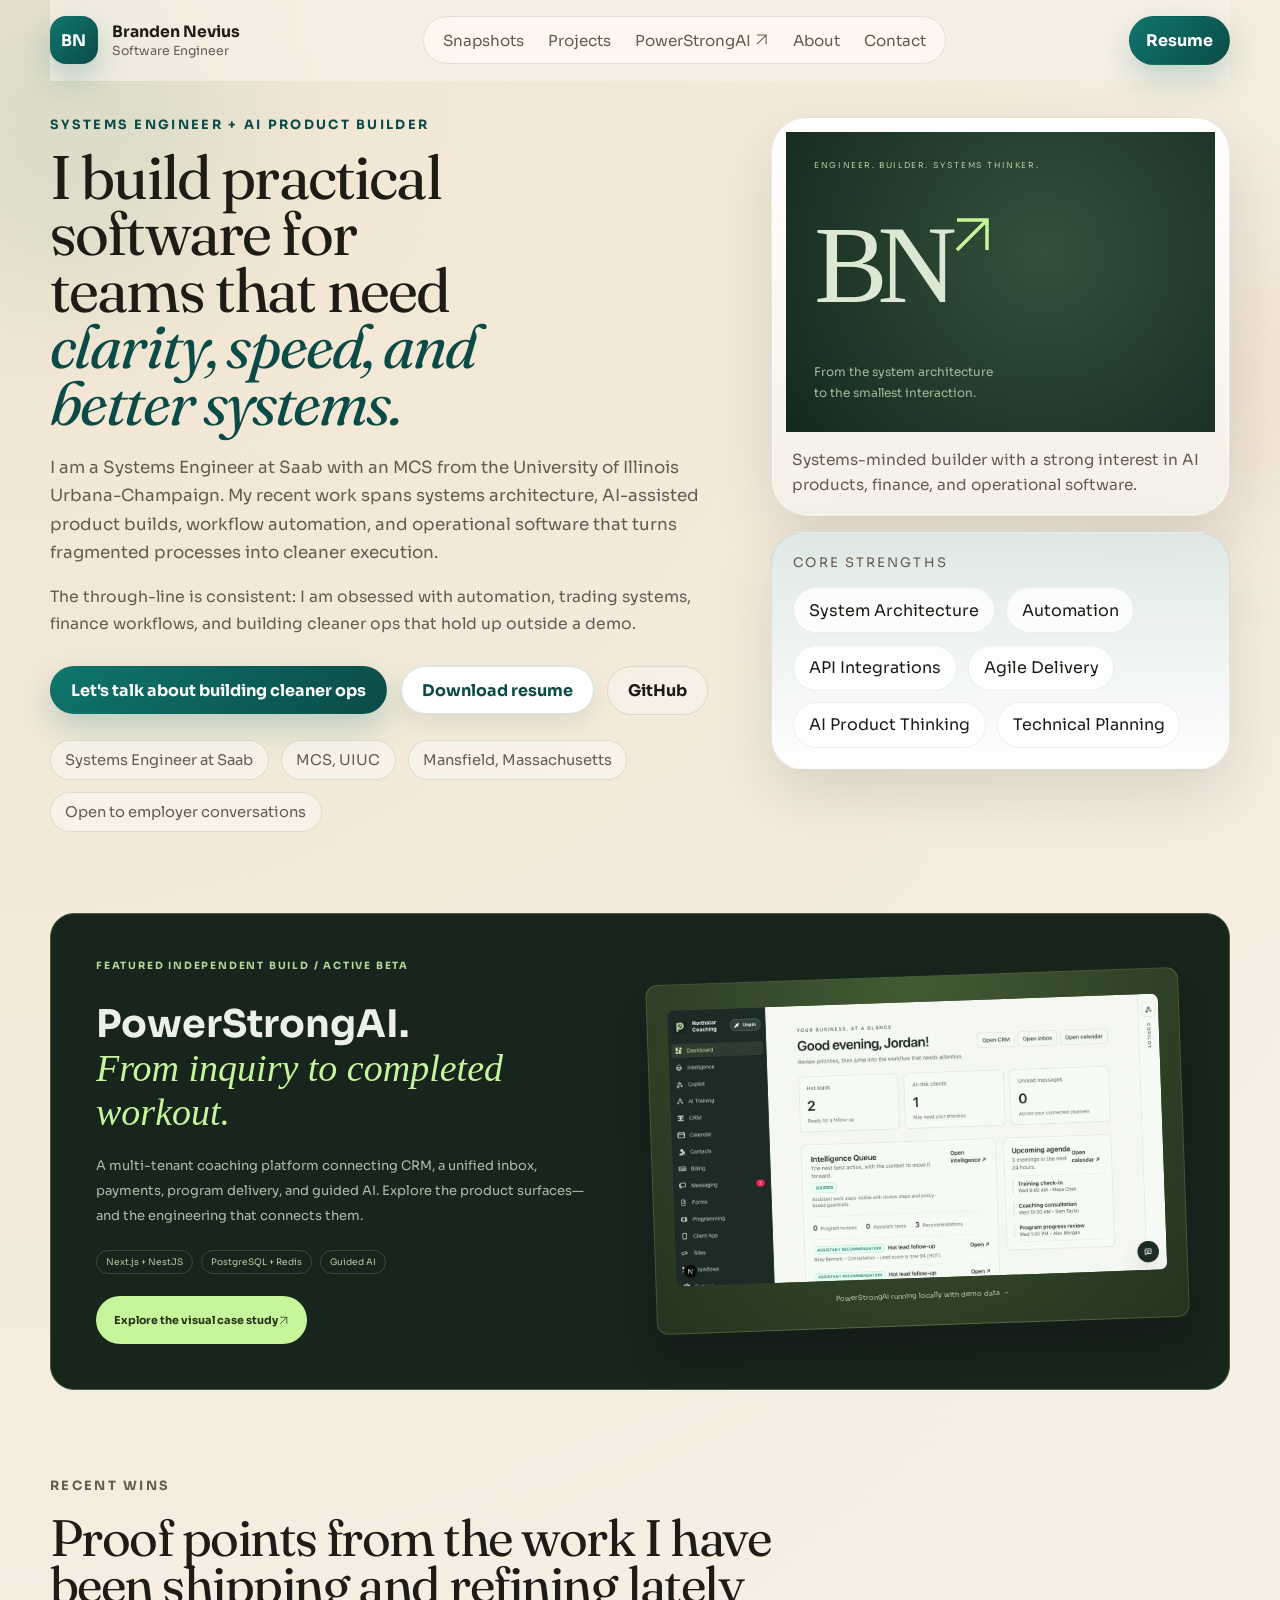
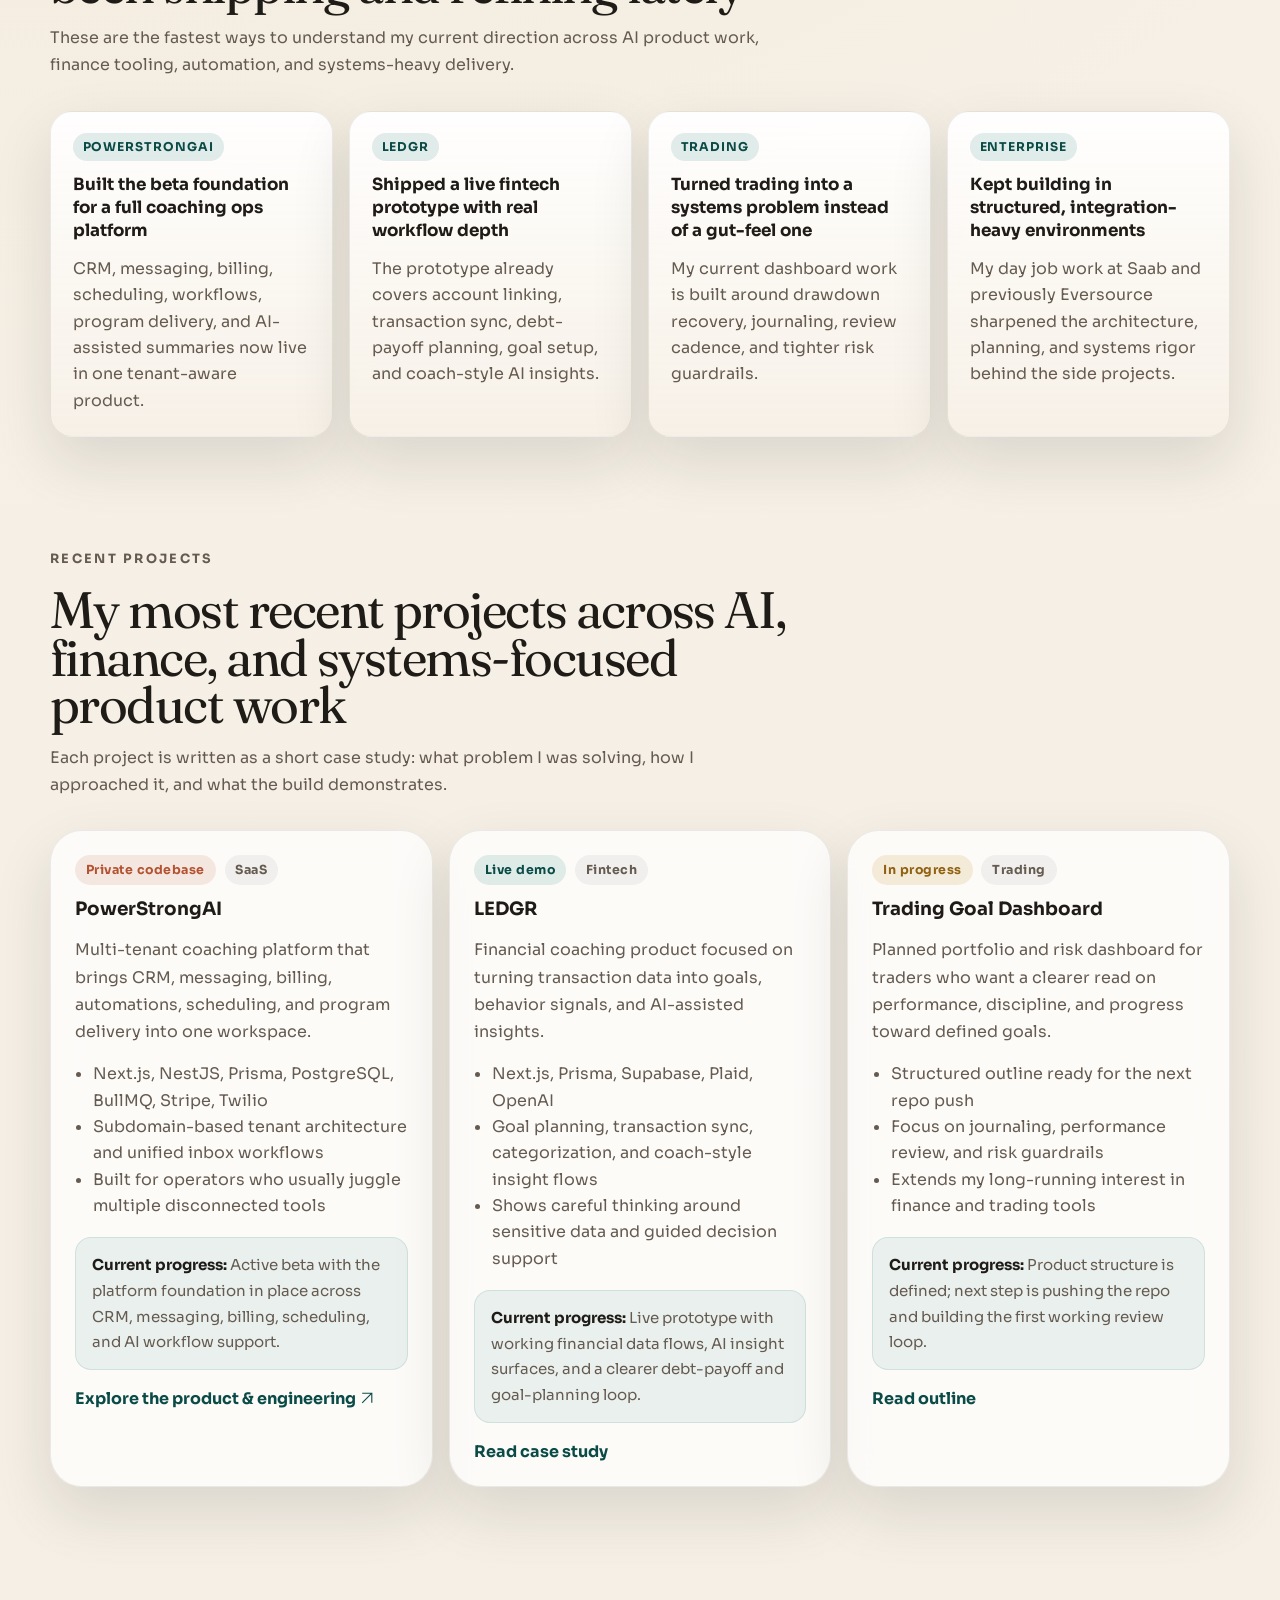
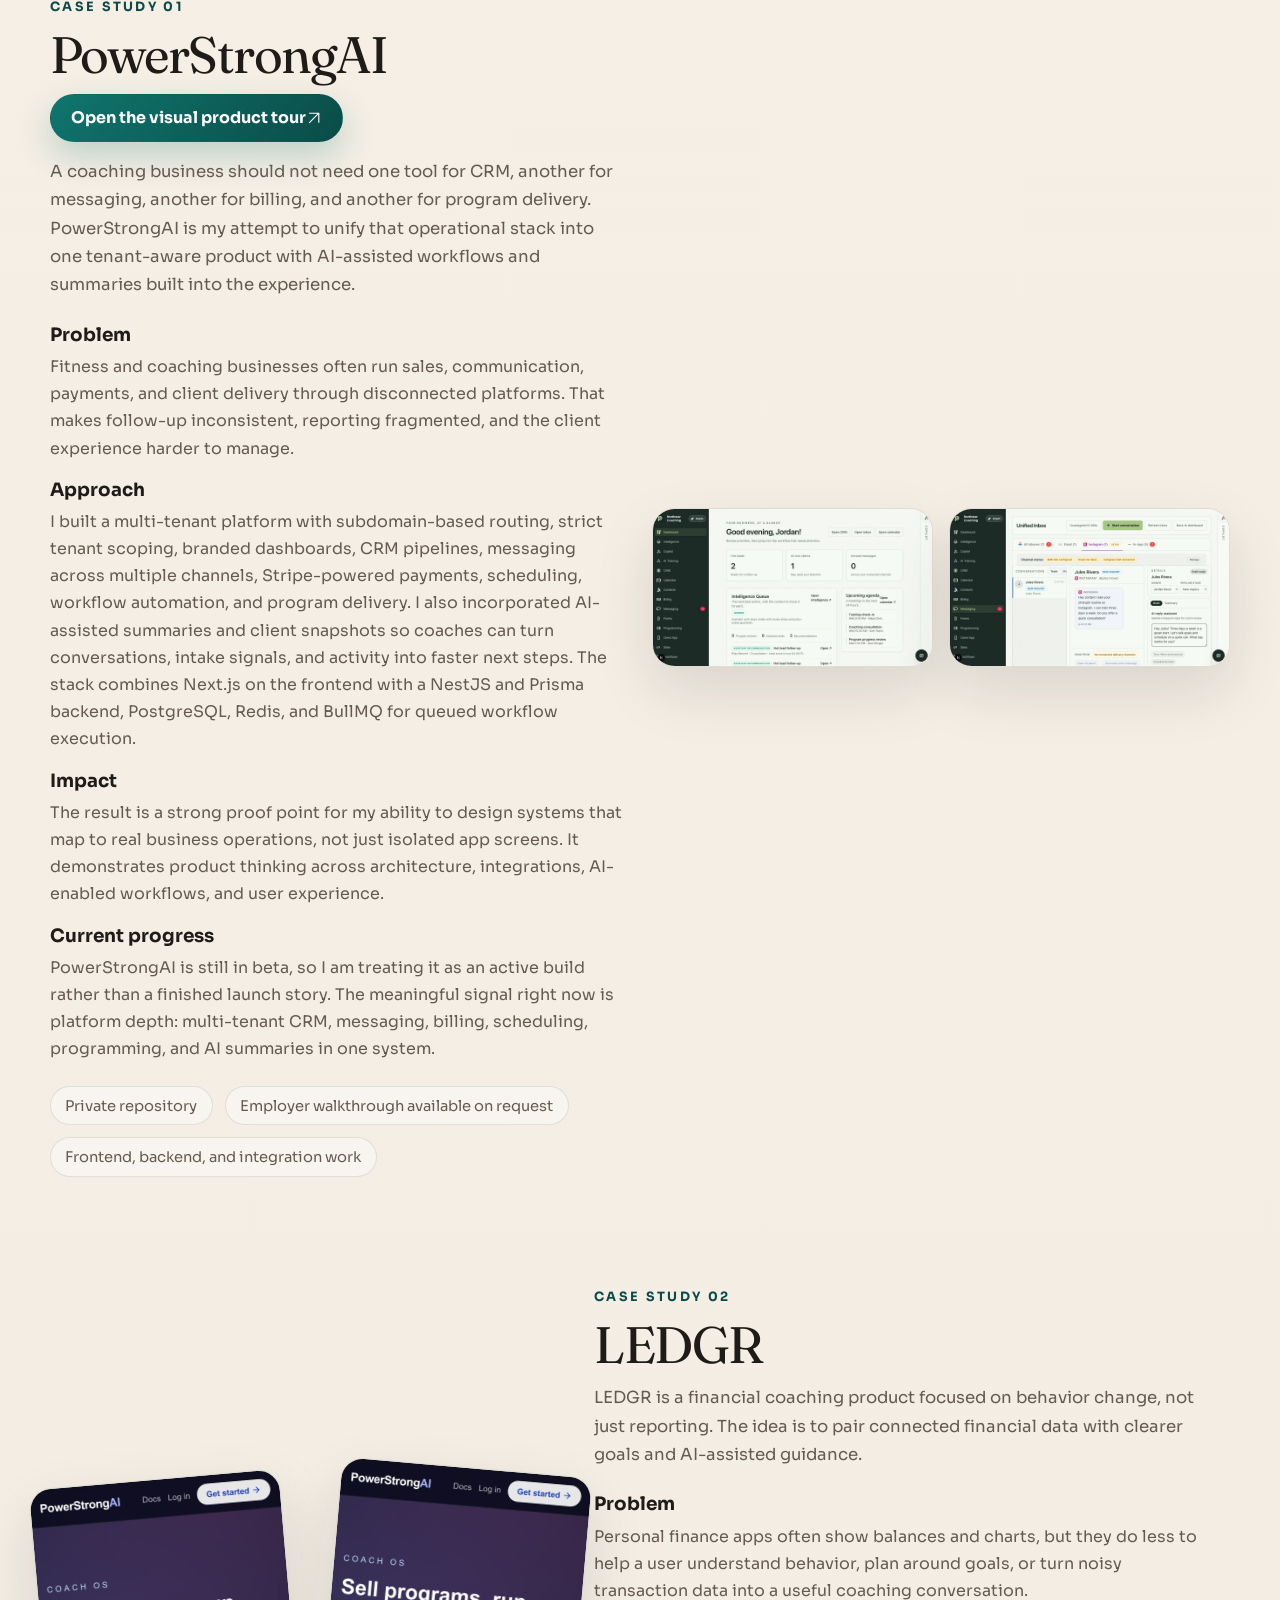
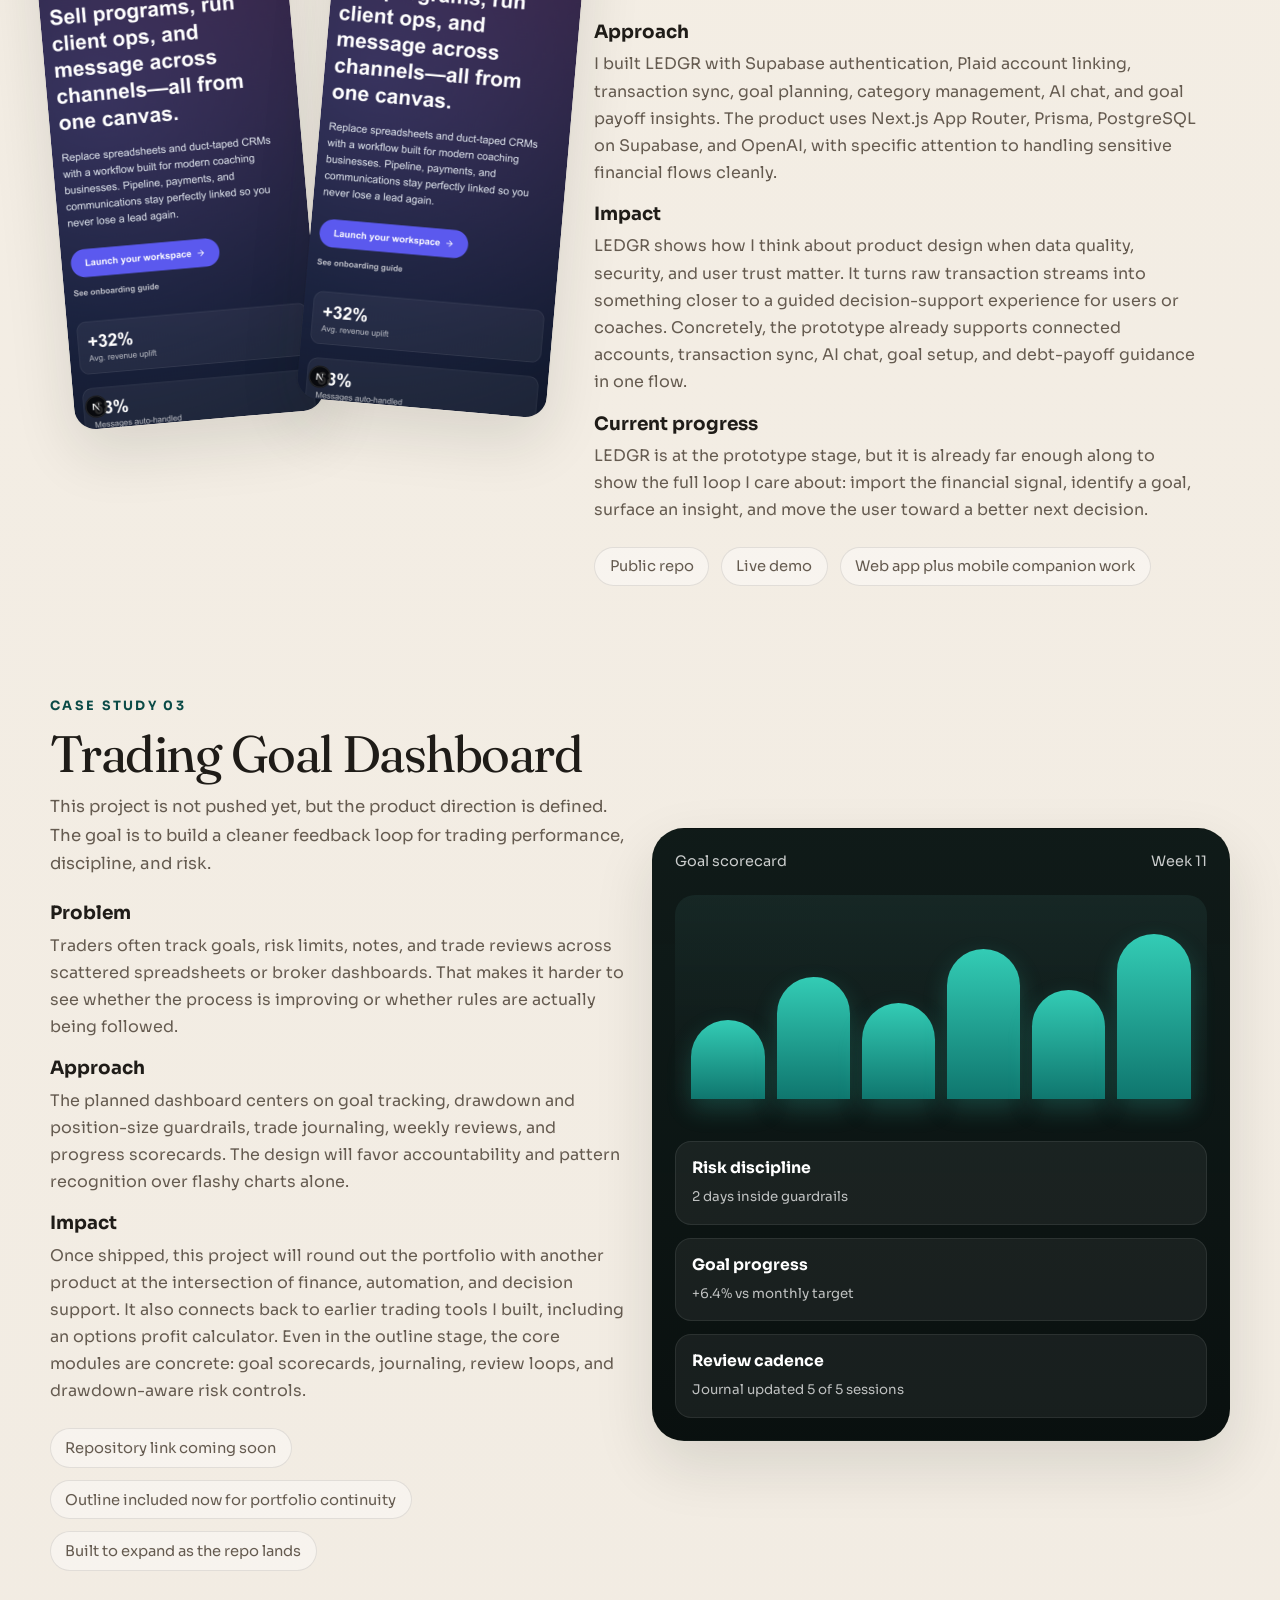
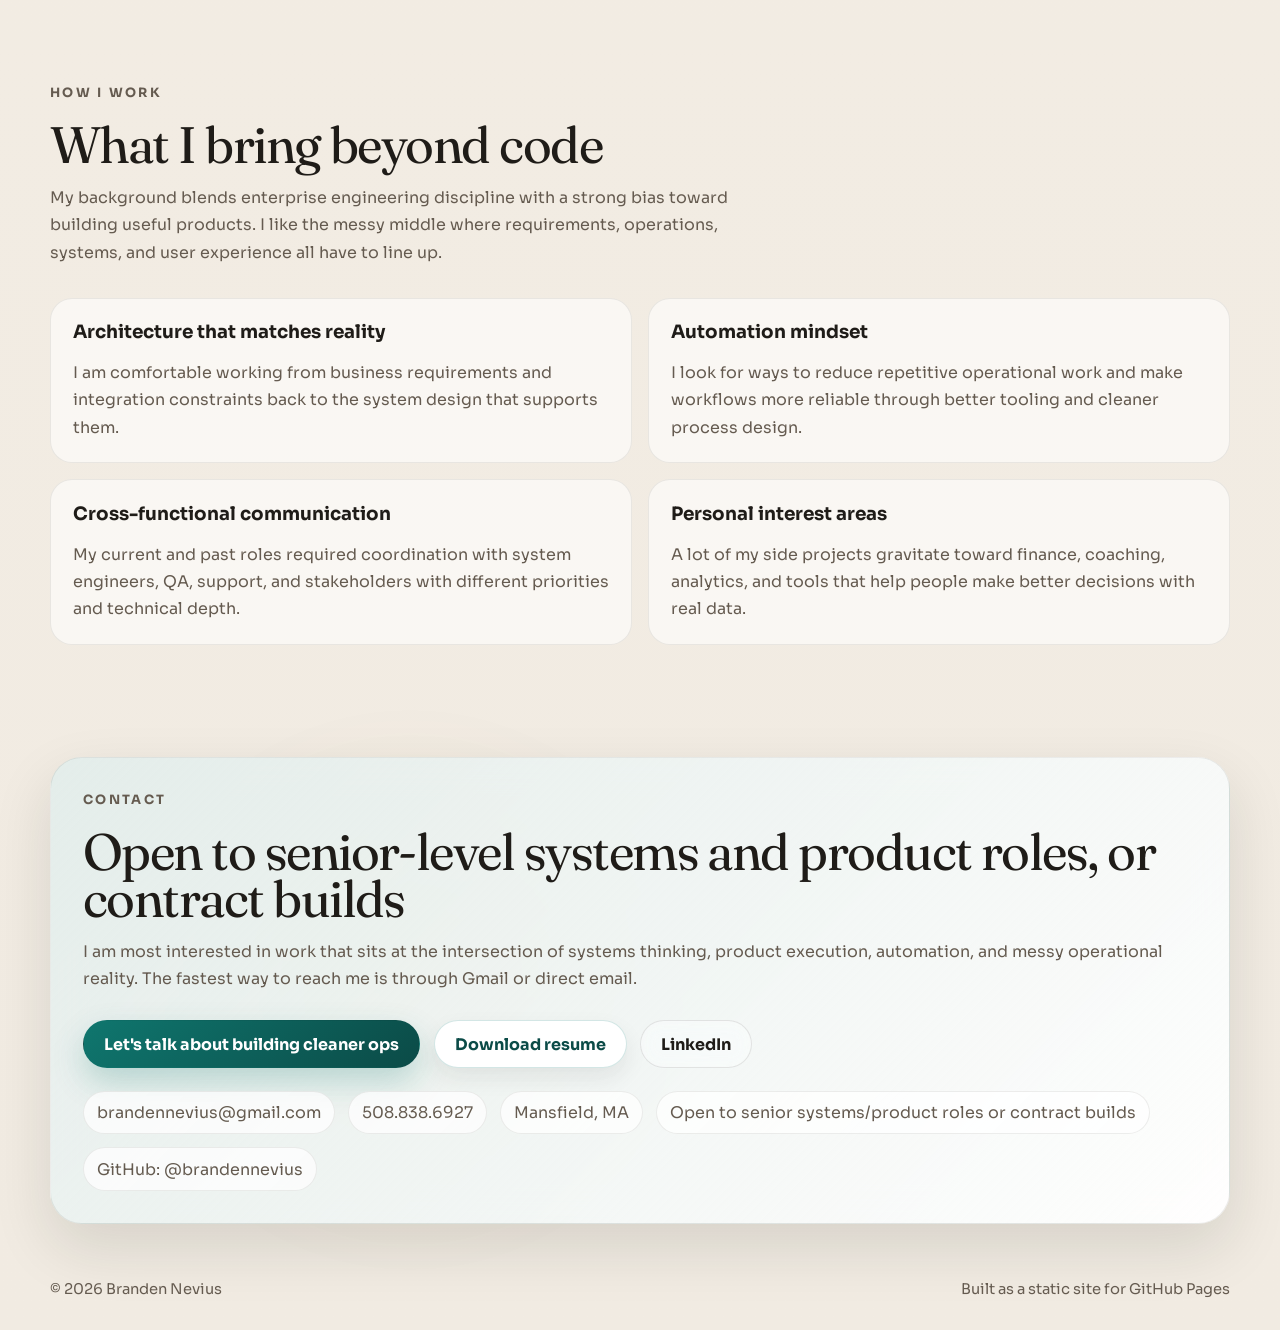
==== commit 778abcfe: "Remove extra notice from Instagram showcase screenshot" ====
--- a/index.html
+++ b/index.html
@@ -461,7 +461,7 @@
               loading="lazy"
             />
             <img
-              src="assets/powerstrong/inbox-instagram.webp"
+              src="assets/powerstrong/inbox-instagram-clean.webp"
               alt="PowerStrongAI inbox showing a fictional Instagram lead and consultation reply draft"
               loading="lazy"
             />
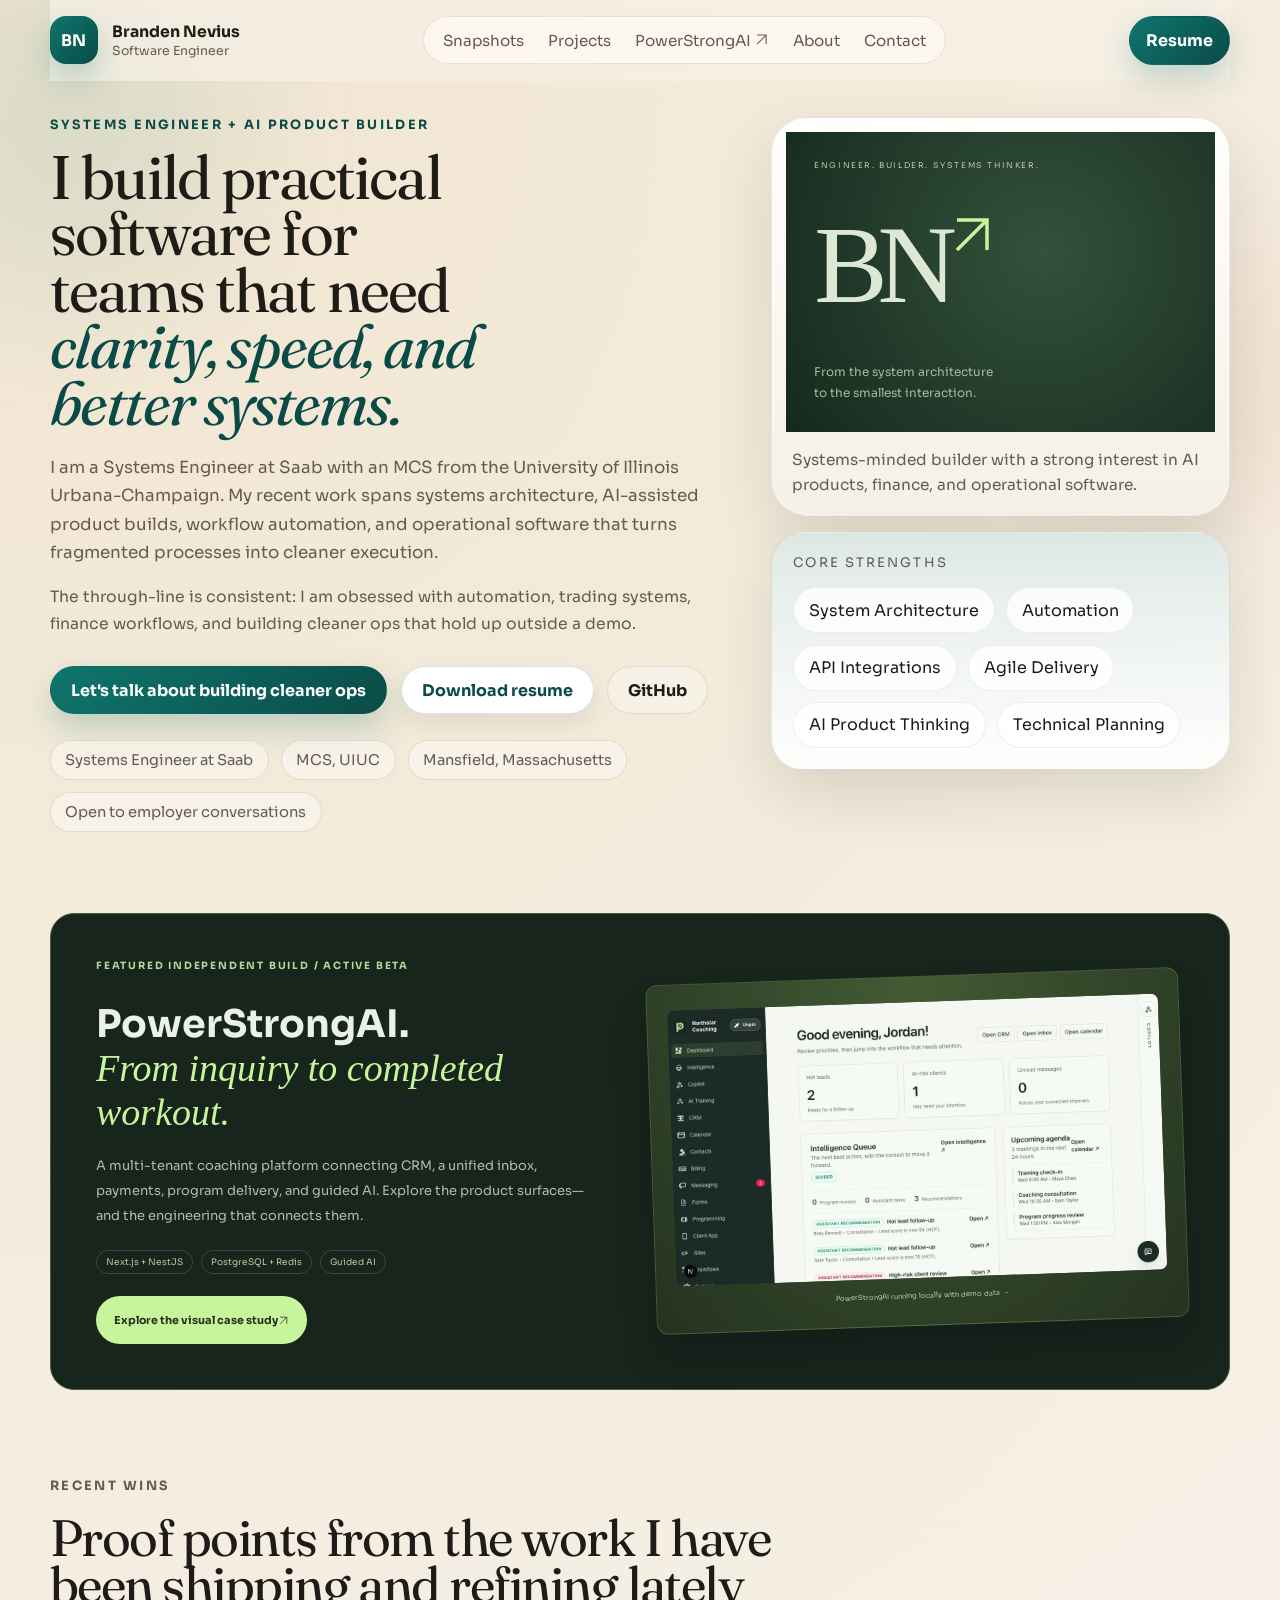
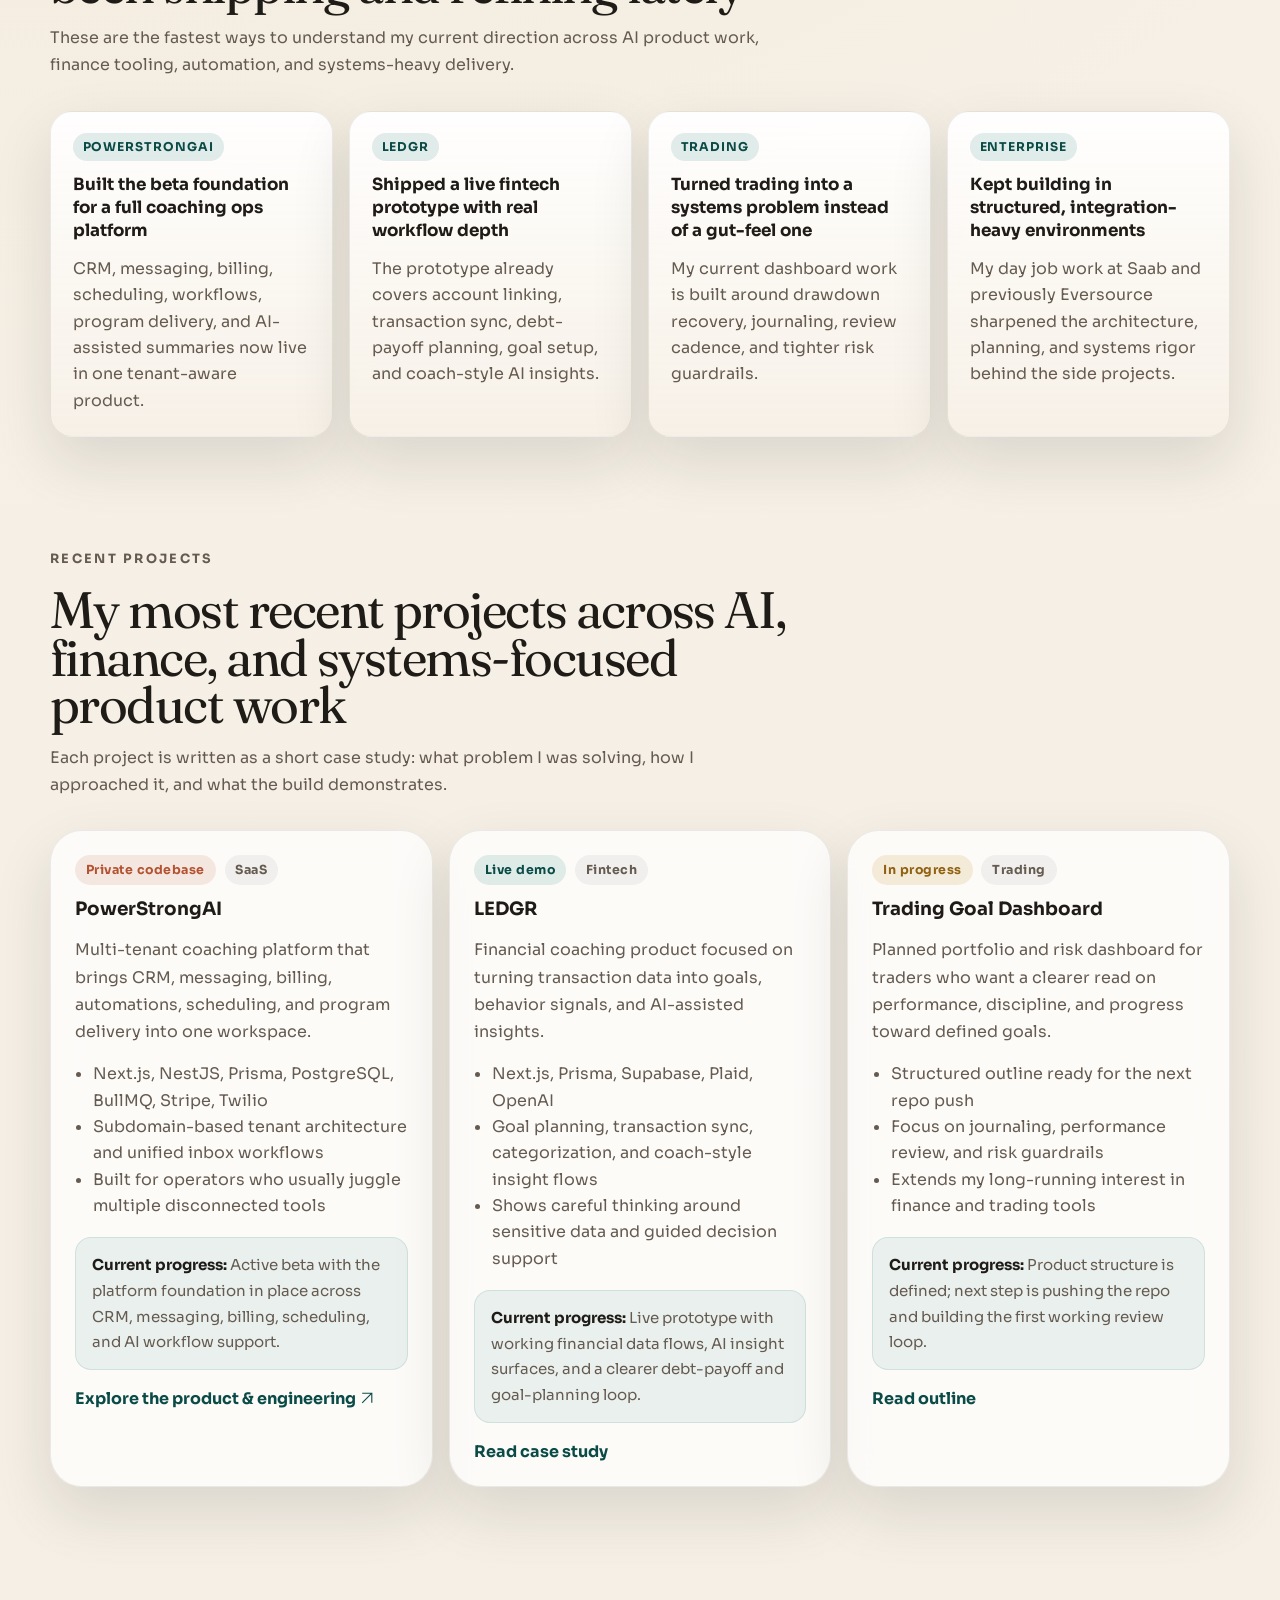
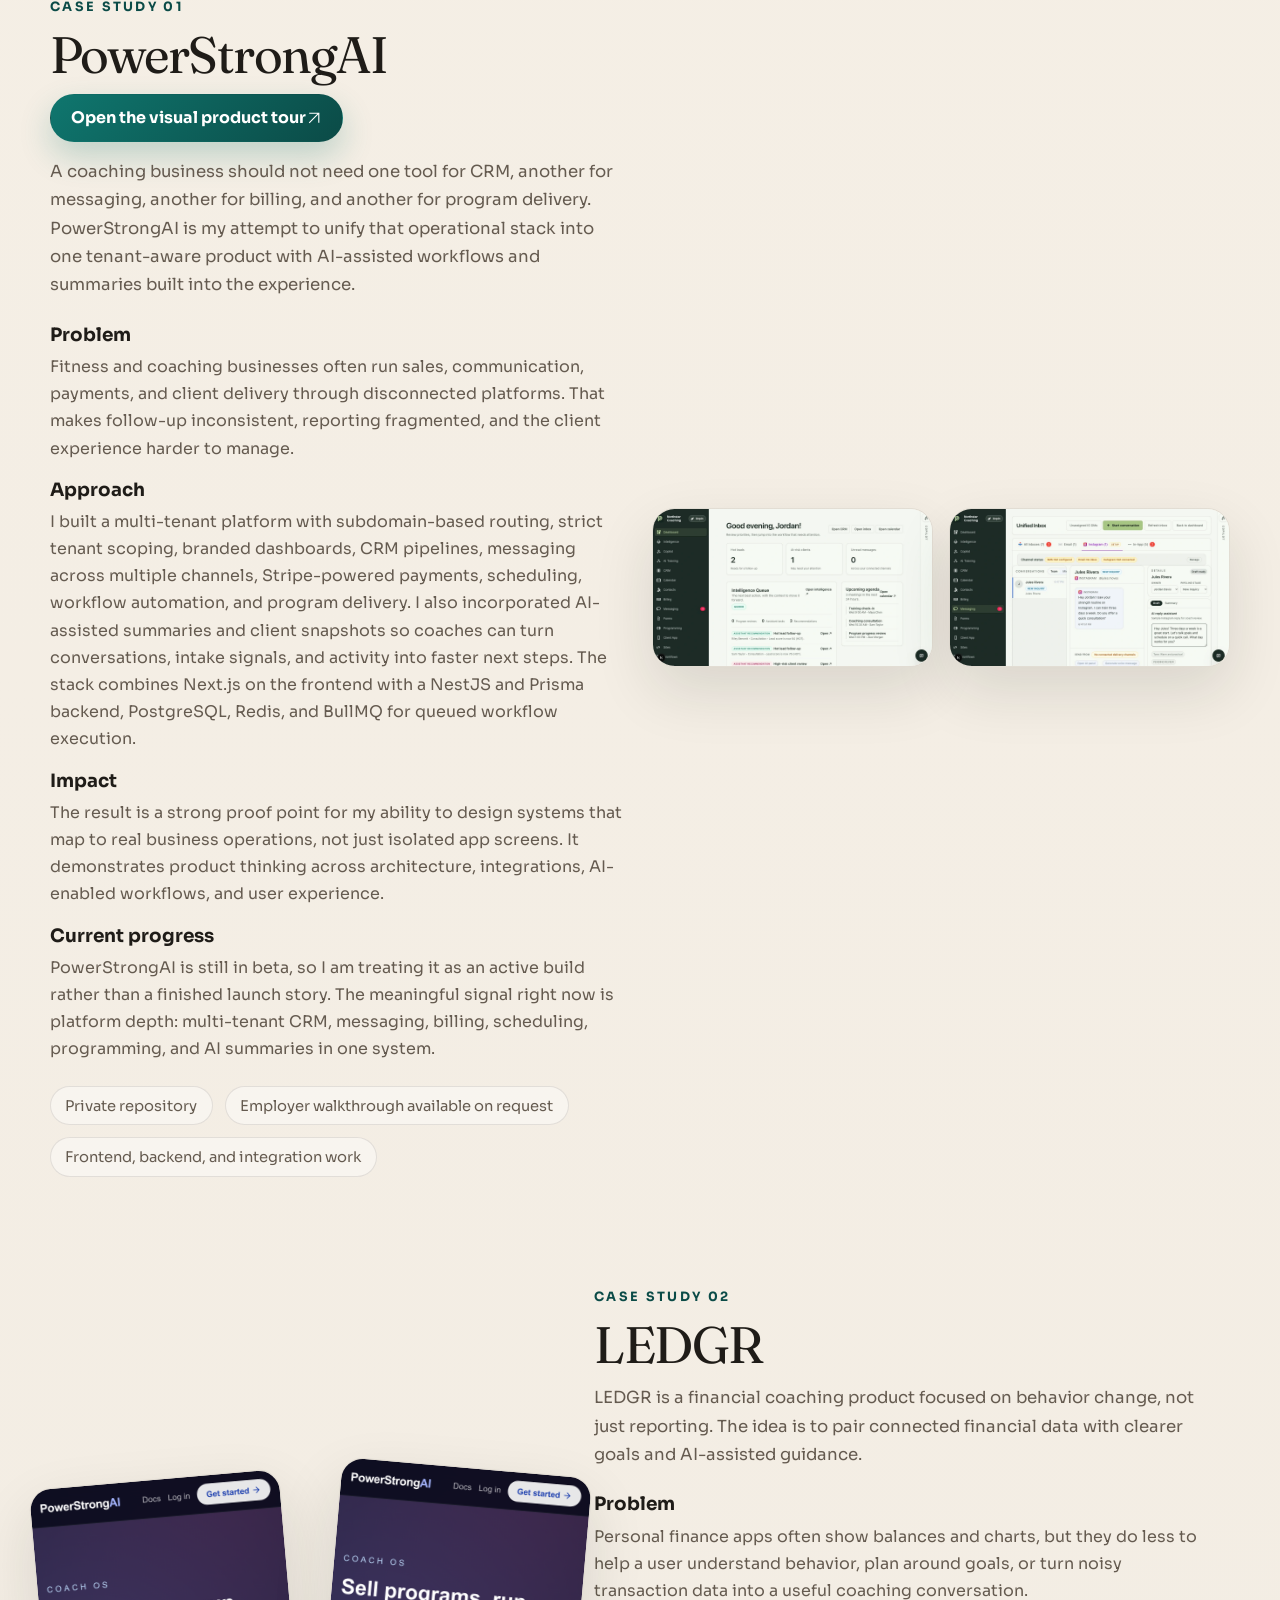
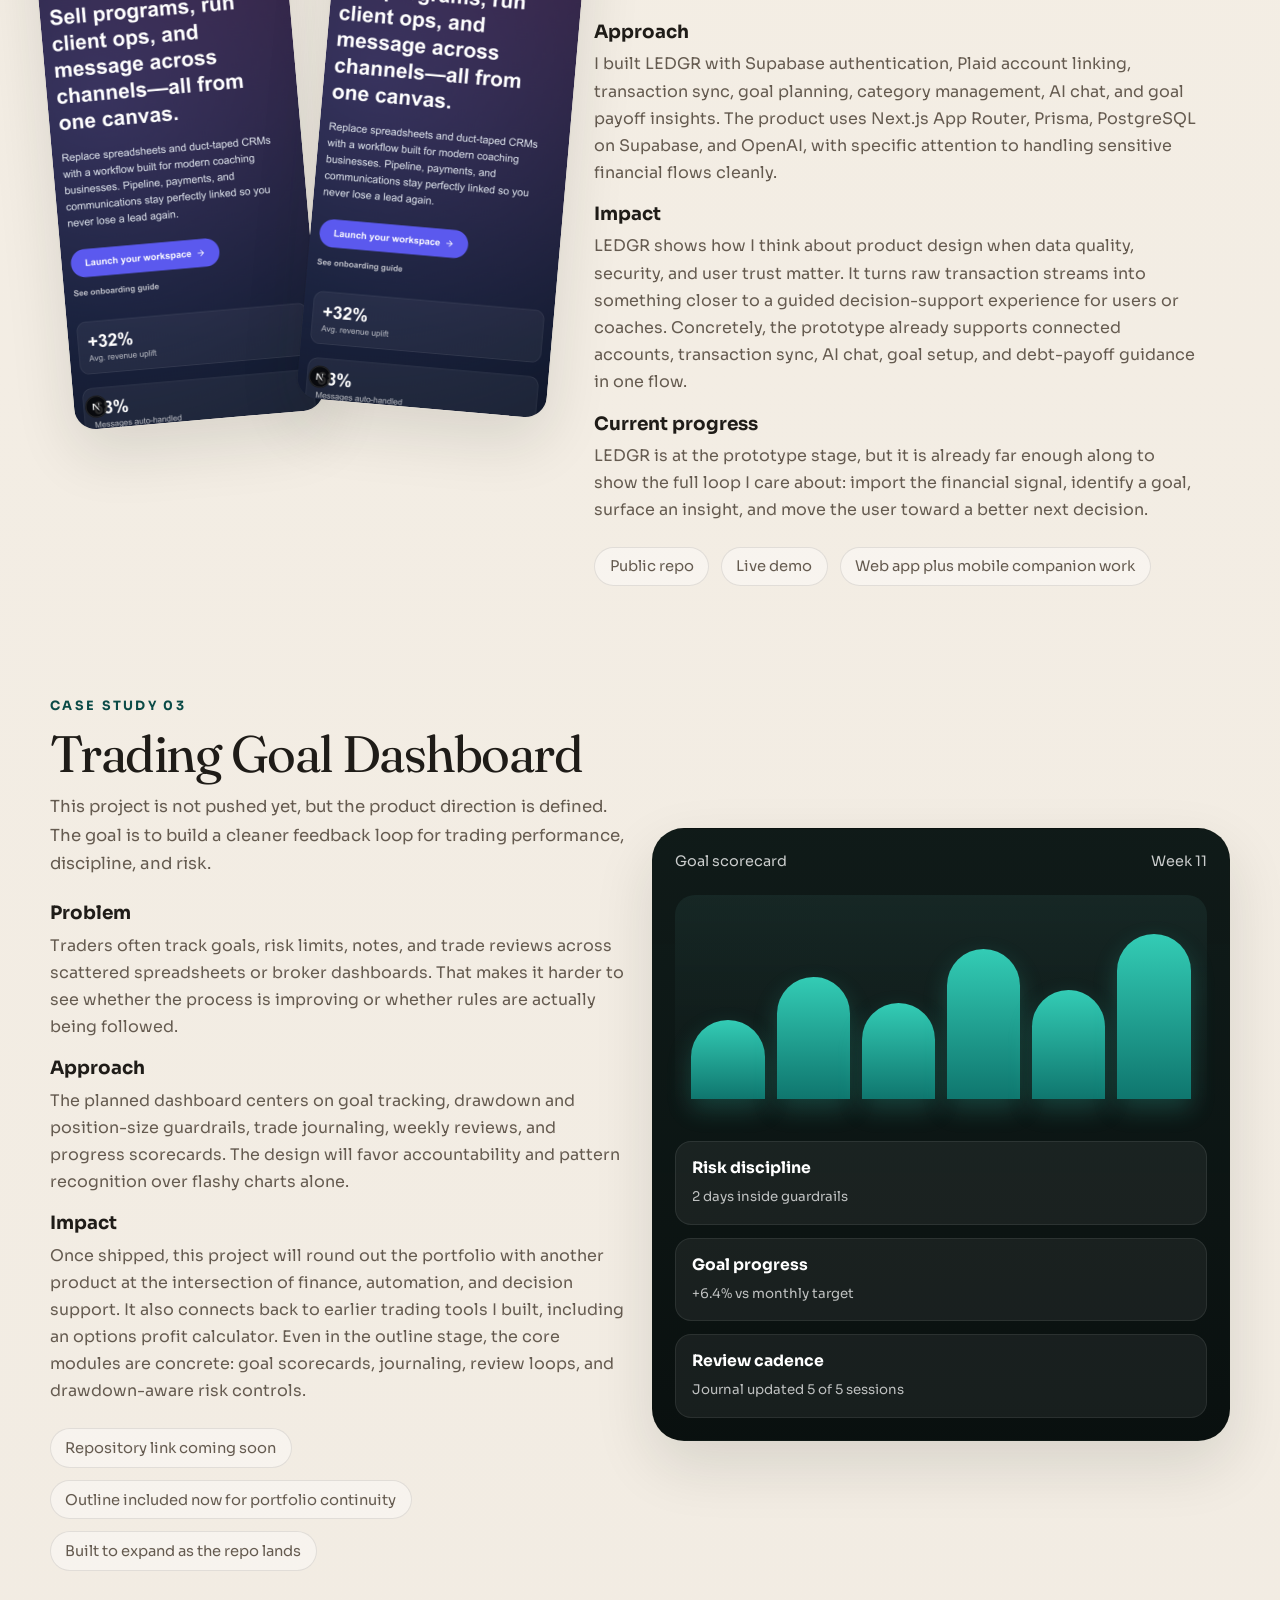
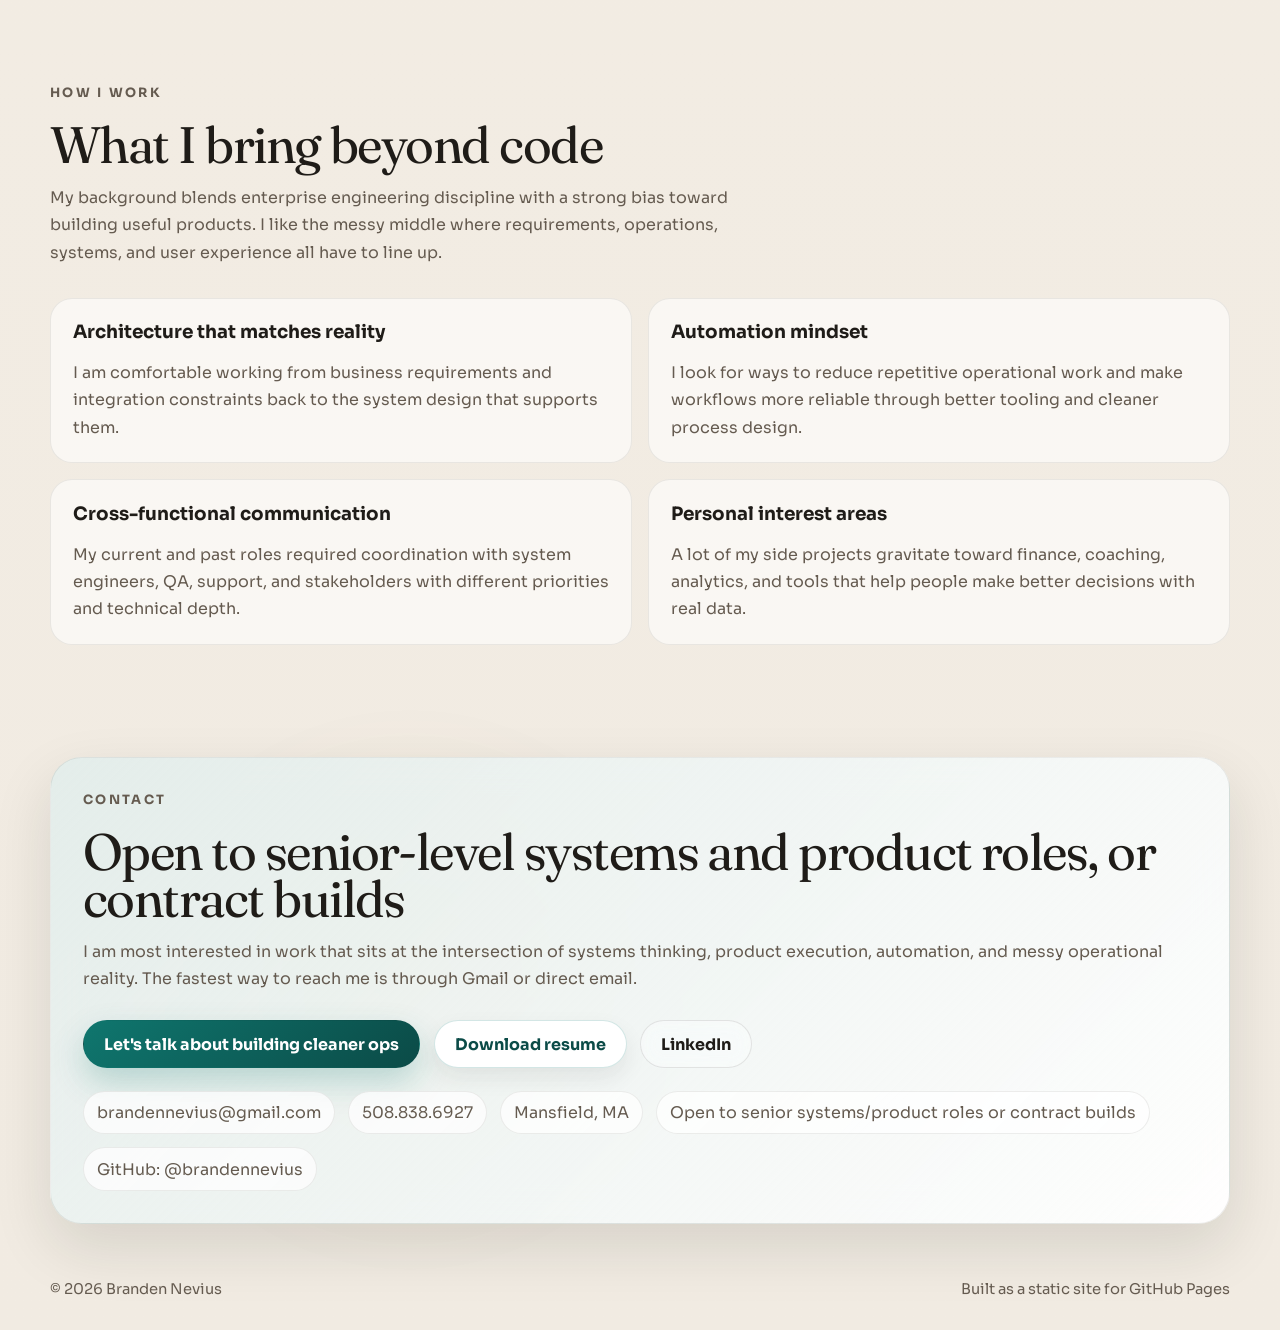
==== commit 8870f055: "Remove marked copy from the PowerStrongAI showcase" ====
--- a/index.html
+++ b/index.html
@@ -192,7 +192,7 @@
             href="powerstrong.html"
             aria-label="Explore PowerStrongAI visual case study"
           >
-            <img src="assets/powerstrong/workspace-agenda.webp" width="1280" height="720" loading="lazy" alt="PowerStrongAI coach dashboard">
+            <img src="assets/powerstrong/workspace-dashboard.webp" width="1280" height="720" loading="lazy" alt="PowerStrongAI coach dashboard">
             <p>PowerStrongAI running locally with demo data →</p>
           </a>
         </section>
@@ -456,7 +456,7 @@
 
           <div class="case-visual case-visual-wide">
             <img
-              src="assets/powerstrong/workspace-agenda.webp"
+              src="assets/powerstrong/workspace-dashboard.webp"
               alt="PowerStrongAI dashboard"
               loading="lazy"
             />
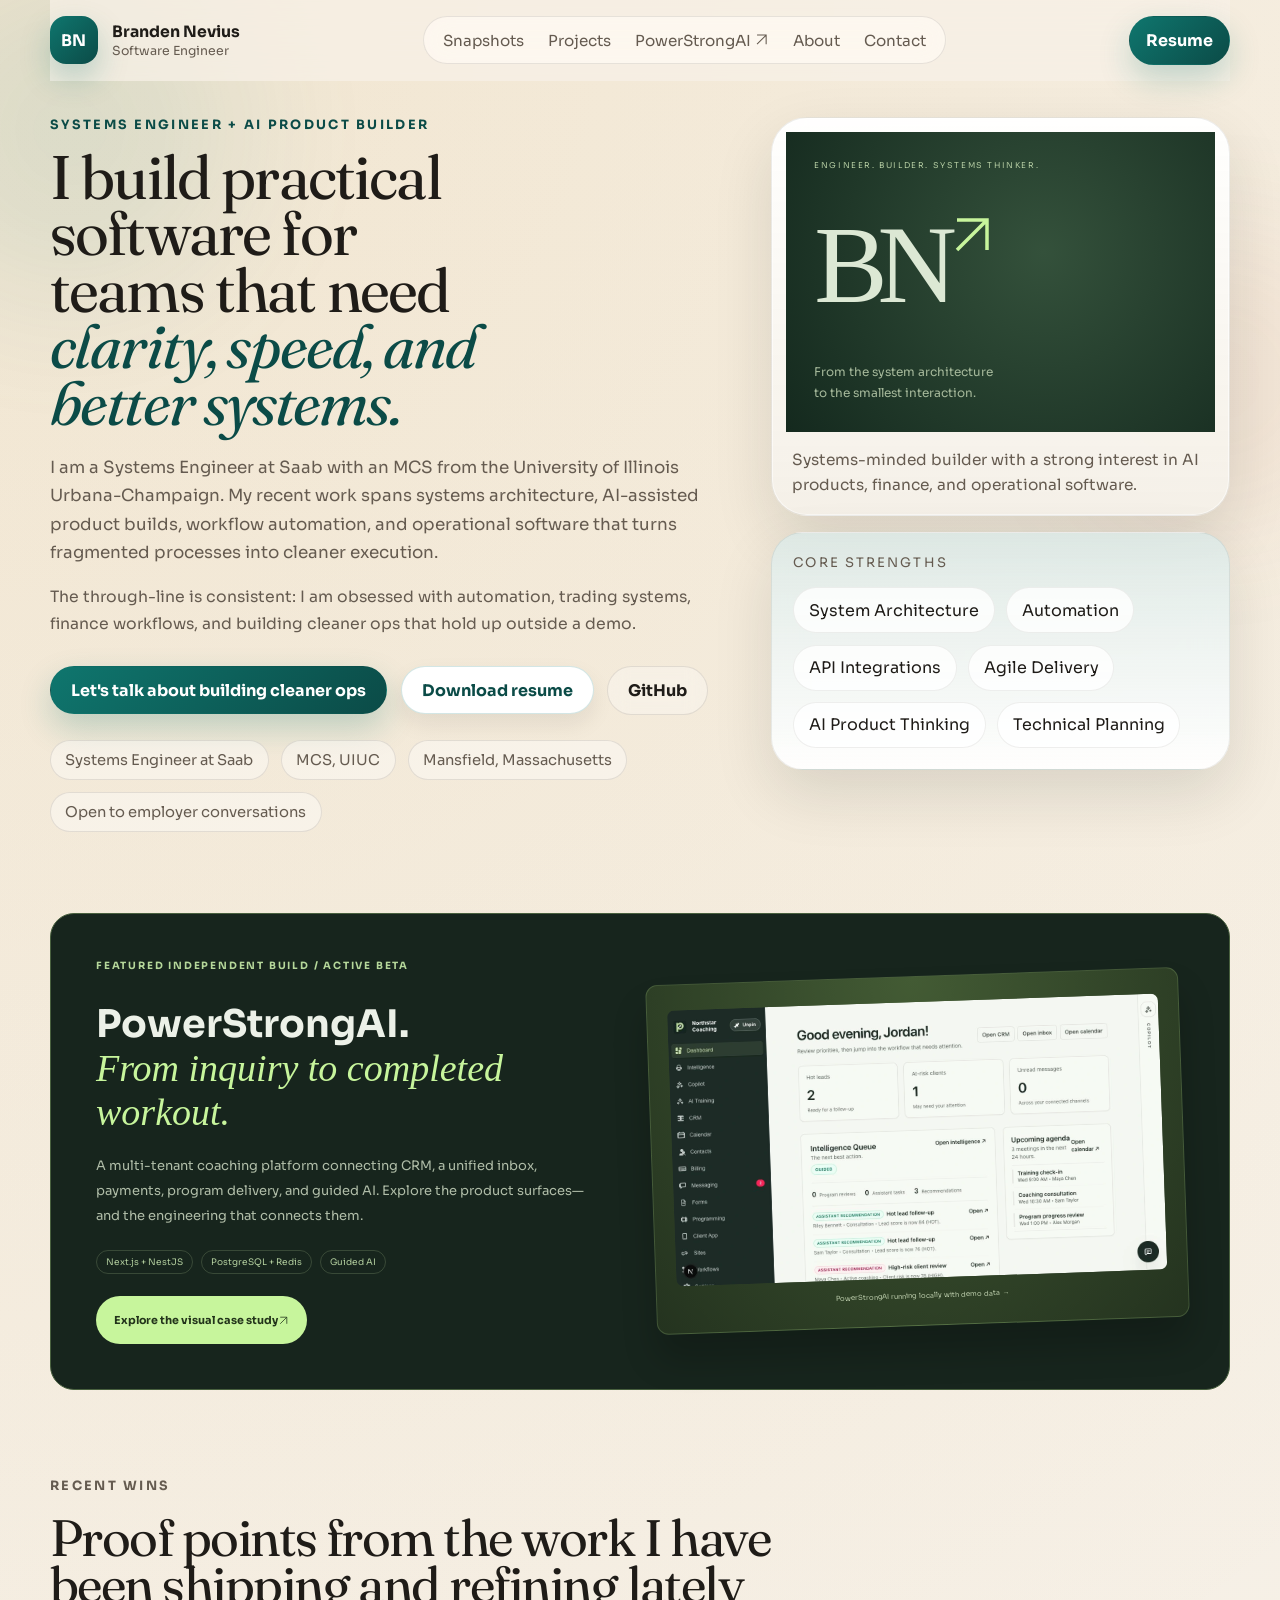
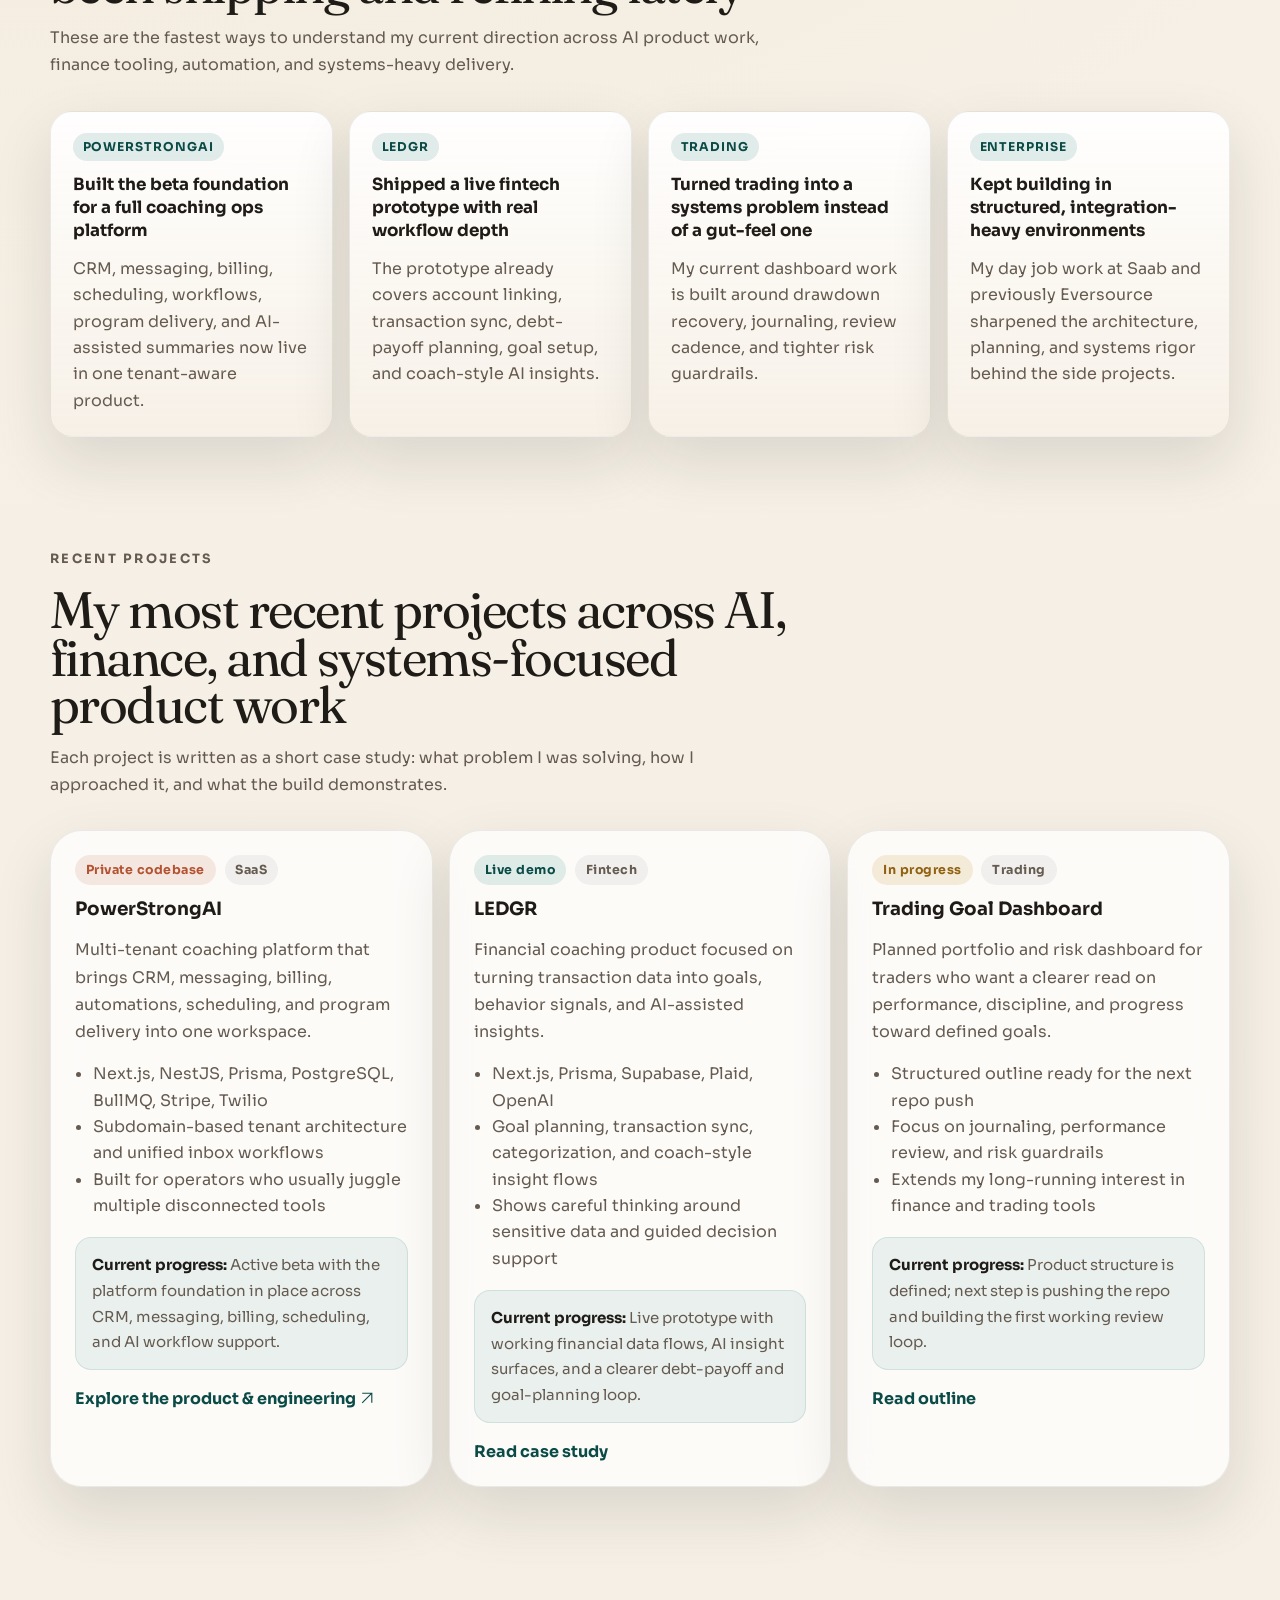
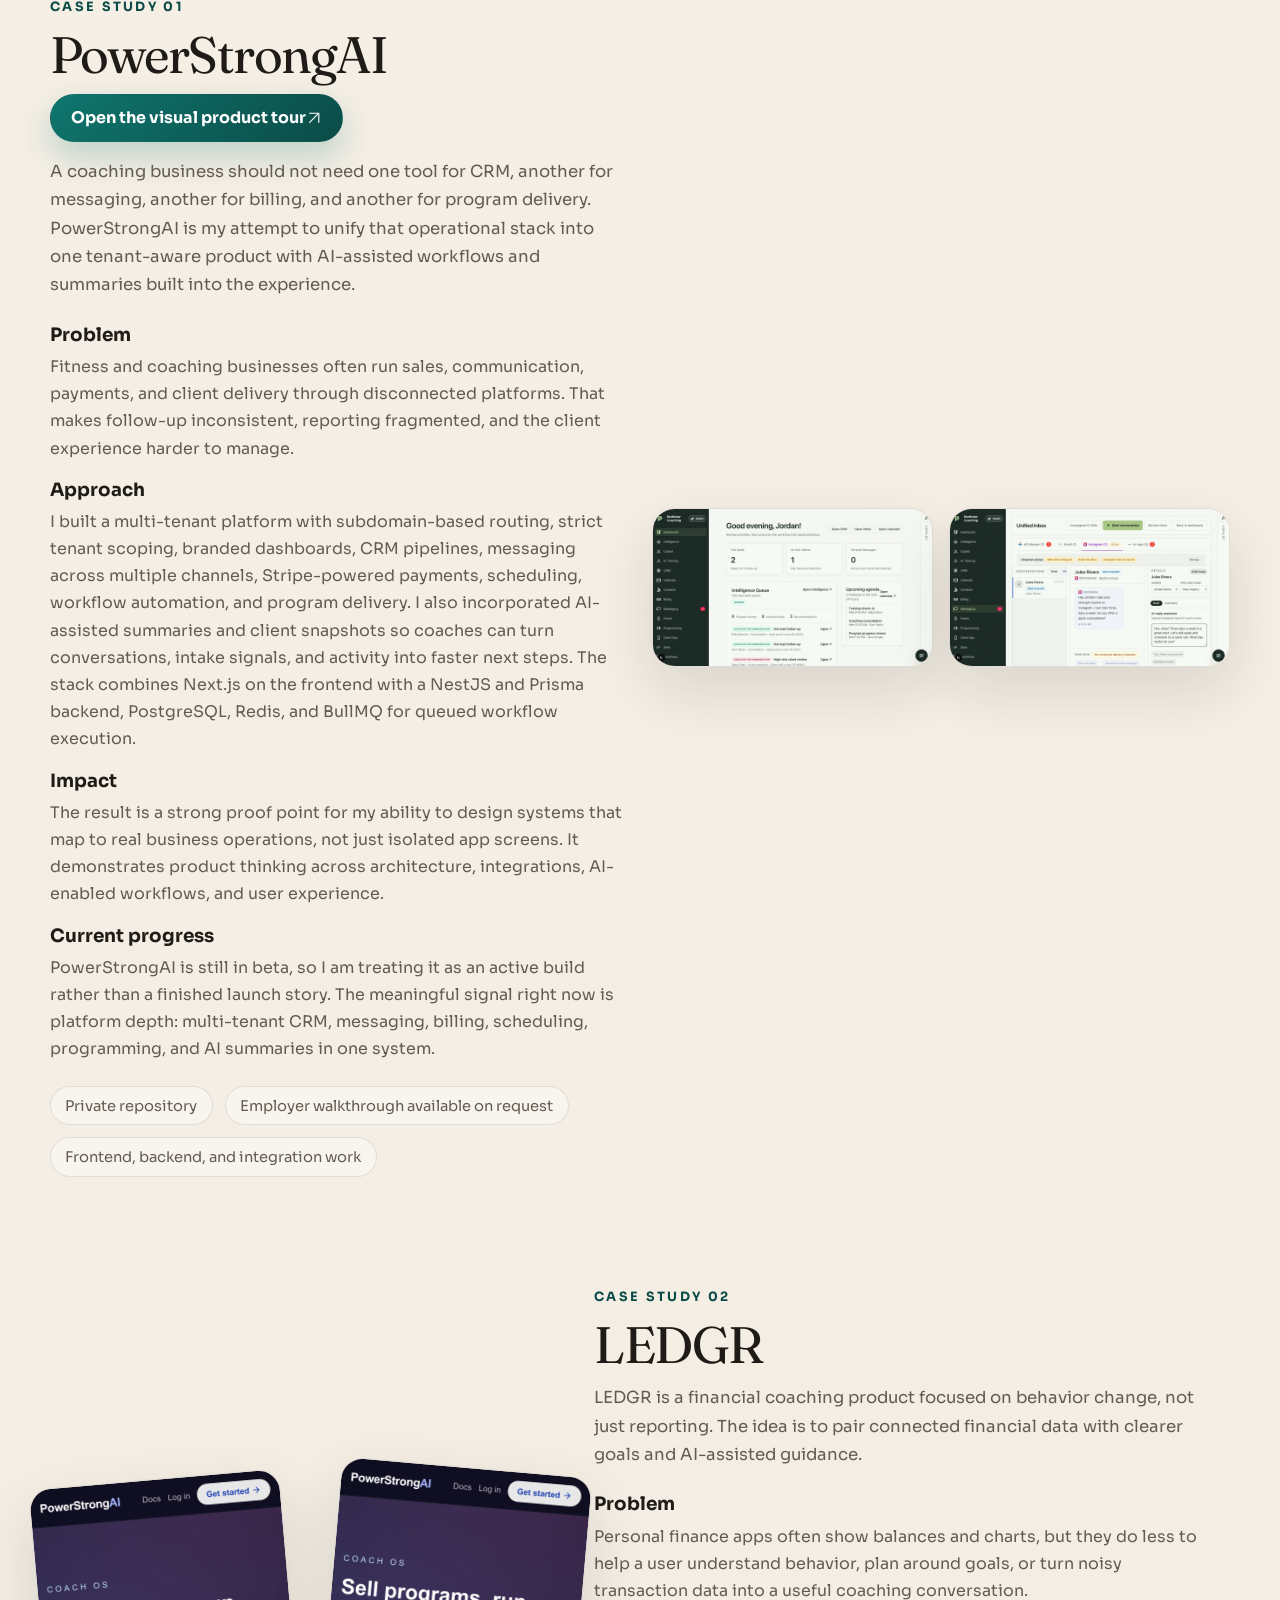
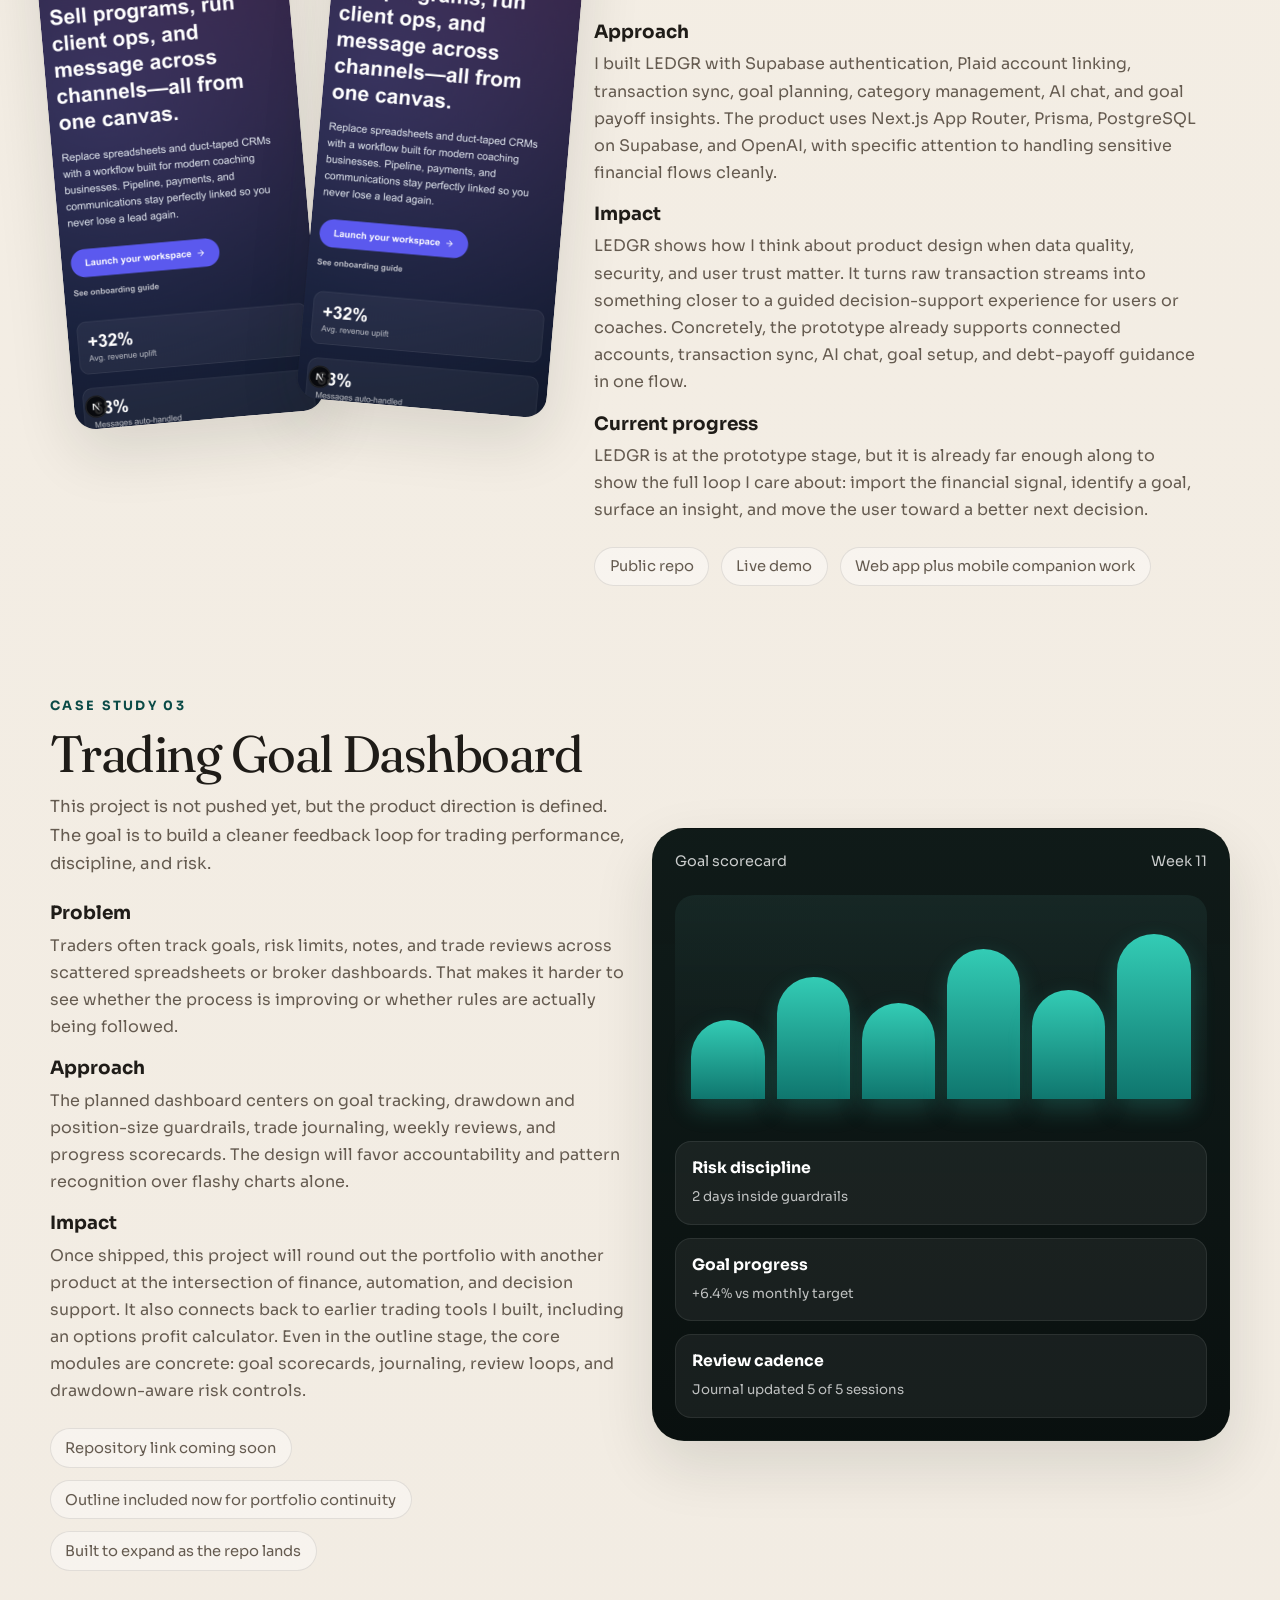
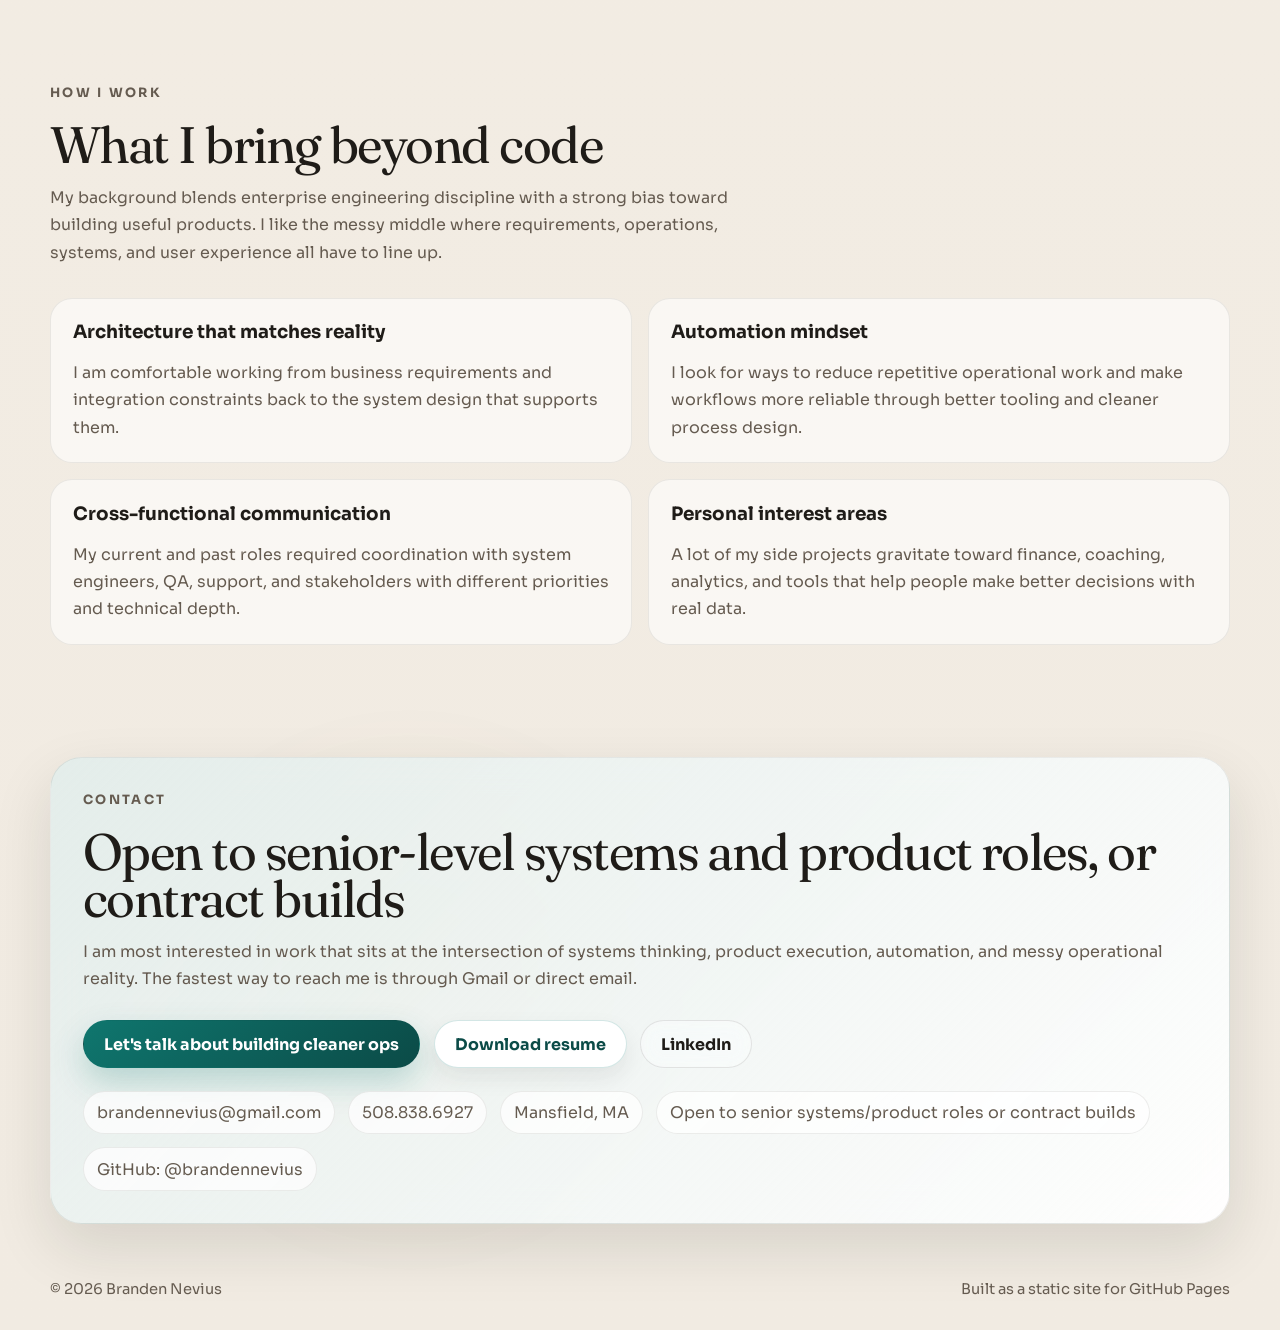
==== commit 8d059f52: "Document workflow verification in the PowerStrongAI showcase" ====
--- a/index.html
+++ b/index.html
@@ -192,7 +192,7 @@
             href="powerstrong.html"
             aria-label="Explore PowerStrongAI visual case study"
           >
-            <img src="assets/powerstrong/workspace-dashboard.webp" width="1280" height="720" loading="lazy" alt="PowerStrongAI coach dashboard">
+            <img src="assets/powerstrong/workspace-next-action.webp" width="1280" height="720" loading="lazy" alt="PowerStrongAI coach dashboard">
             <p>PowerStrongAI running locally with demo data →</p>
           </a>
         </section>
@@ -456,7 +456,7 @@
 
           <div class="case-visual case-visual-wide">
             <img
-              src="assets/powerstrong/workspace-dashboard.webp"
+              src="assets/powerstrong/workspace-next-action.webp"
               alt="PowerStrongAI dashboard"
               loading="lazy"
             />
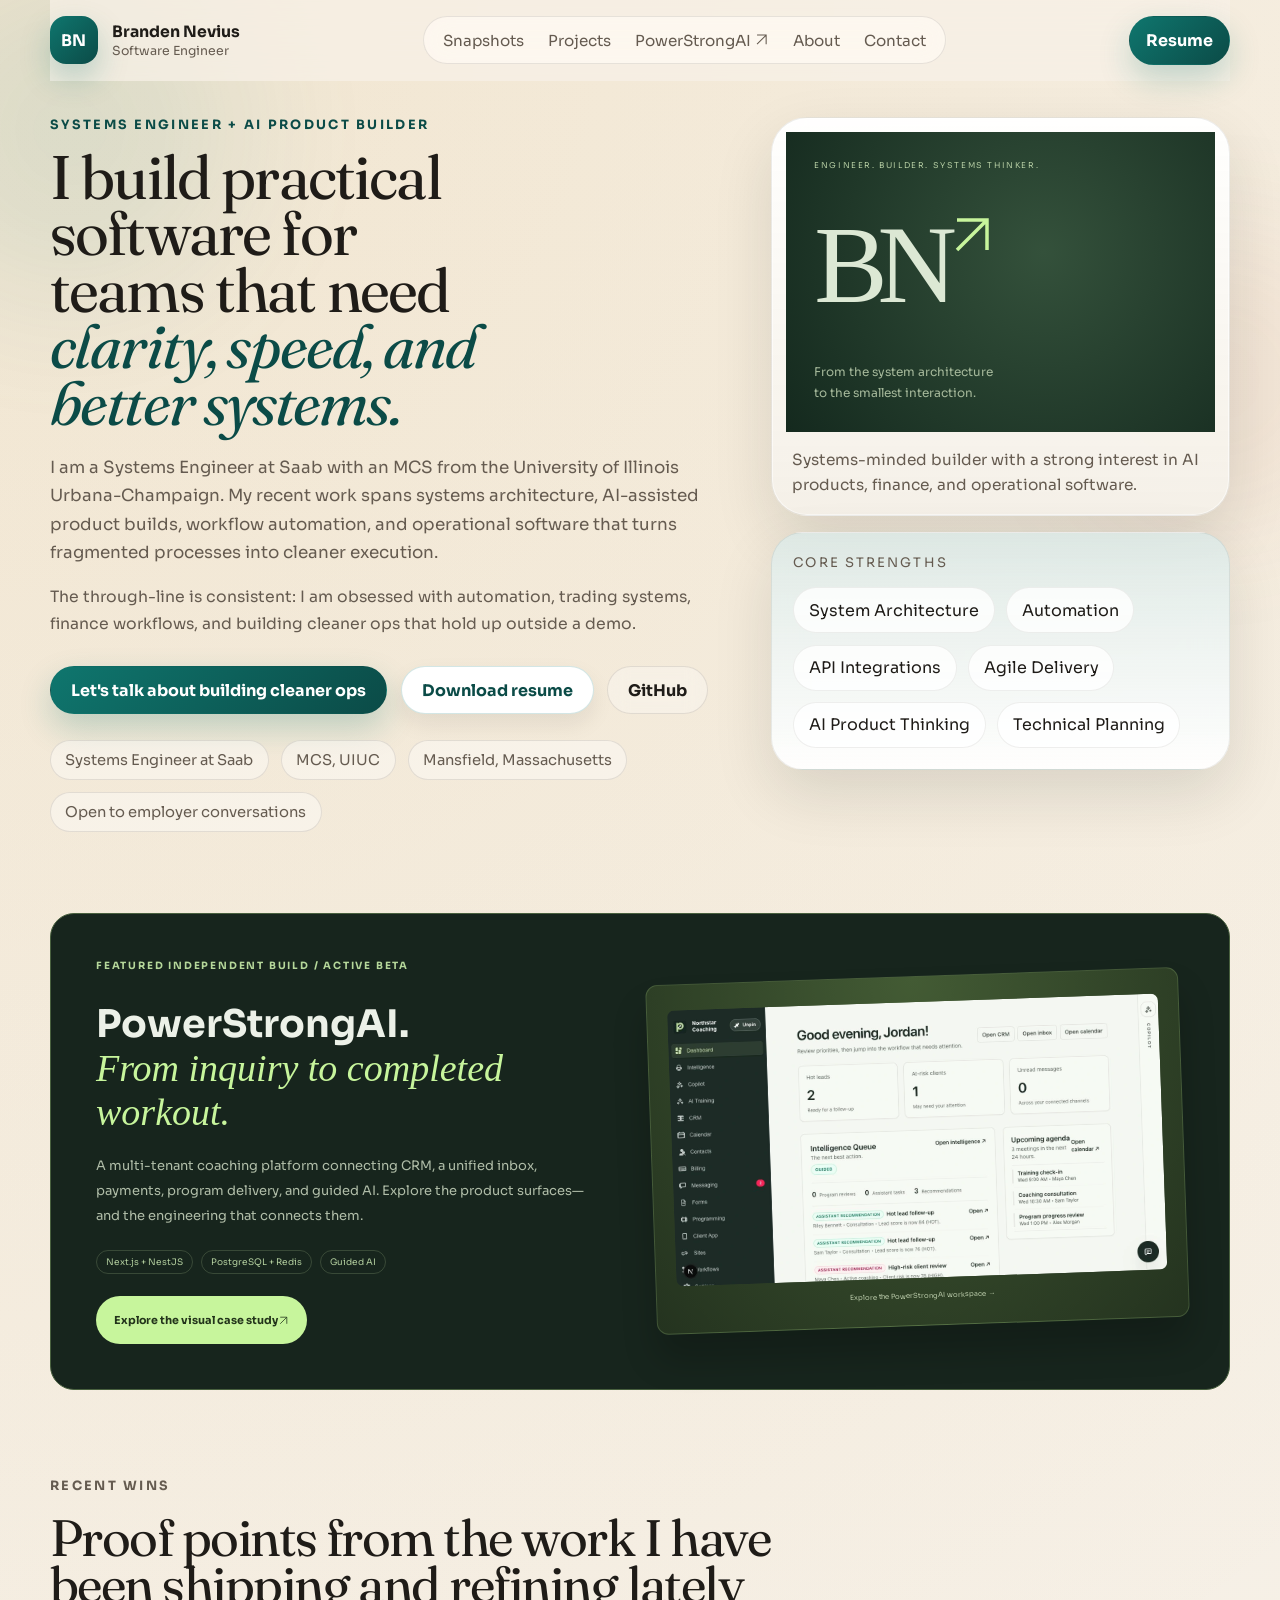
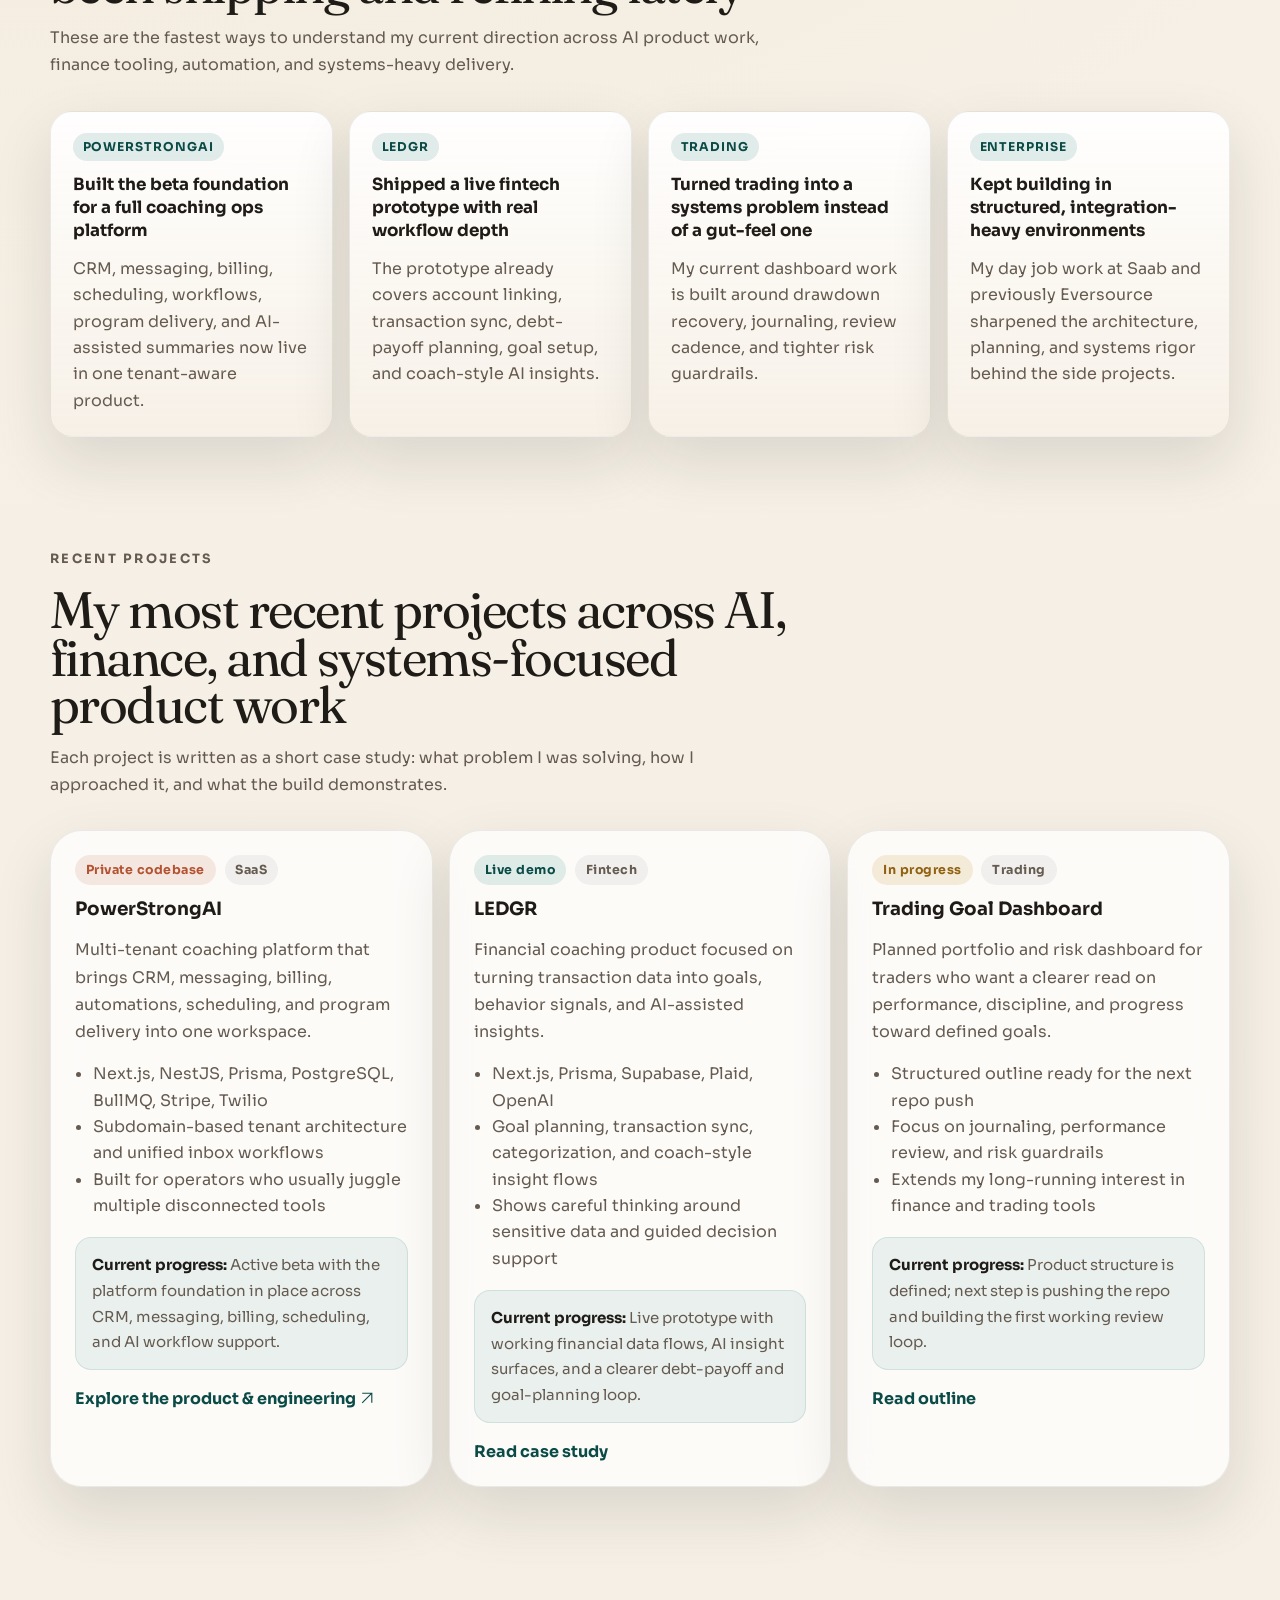
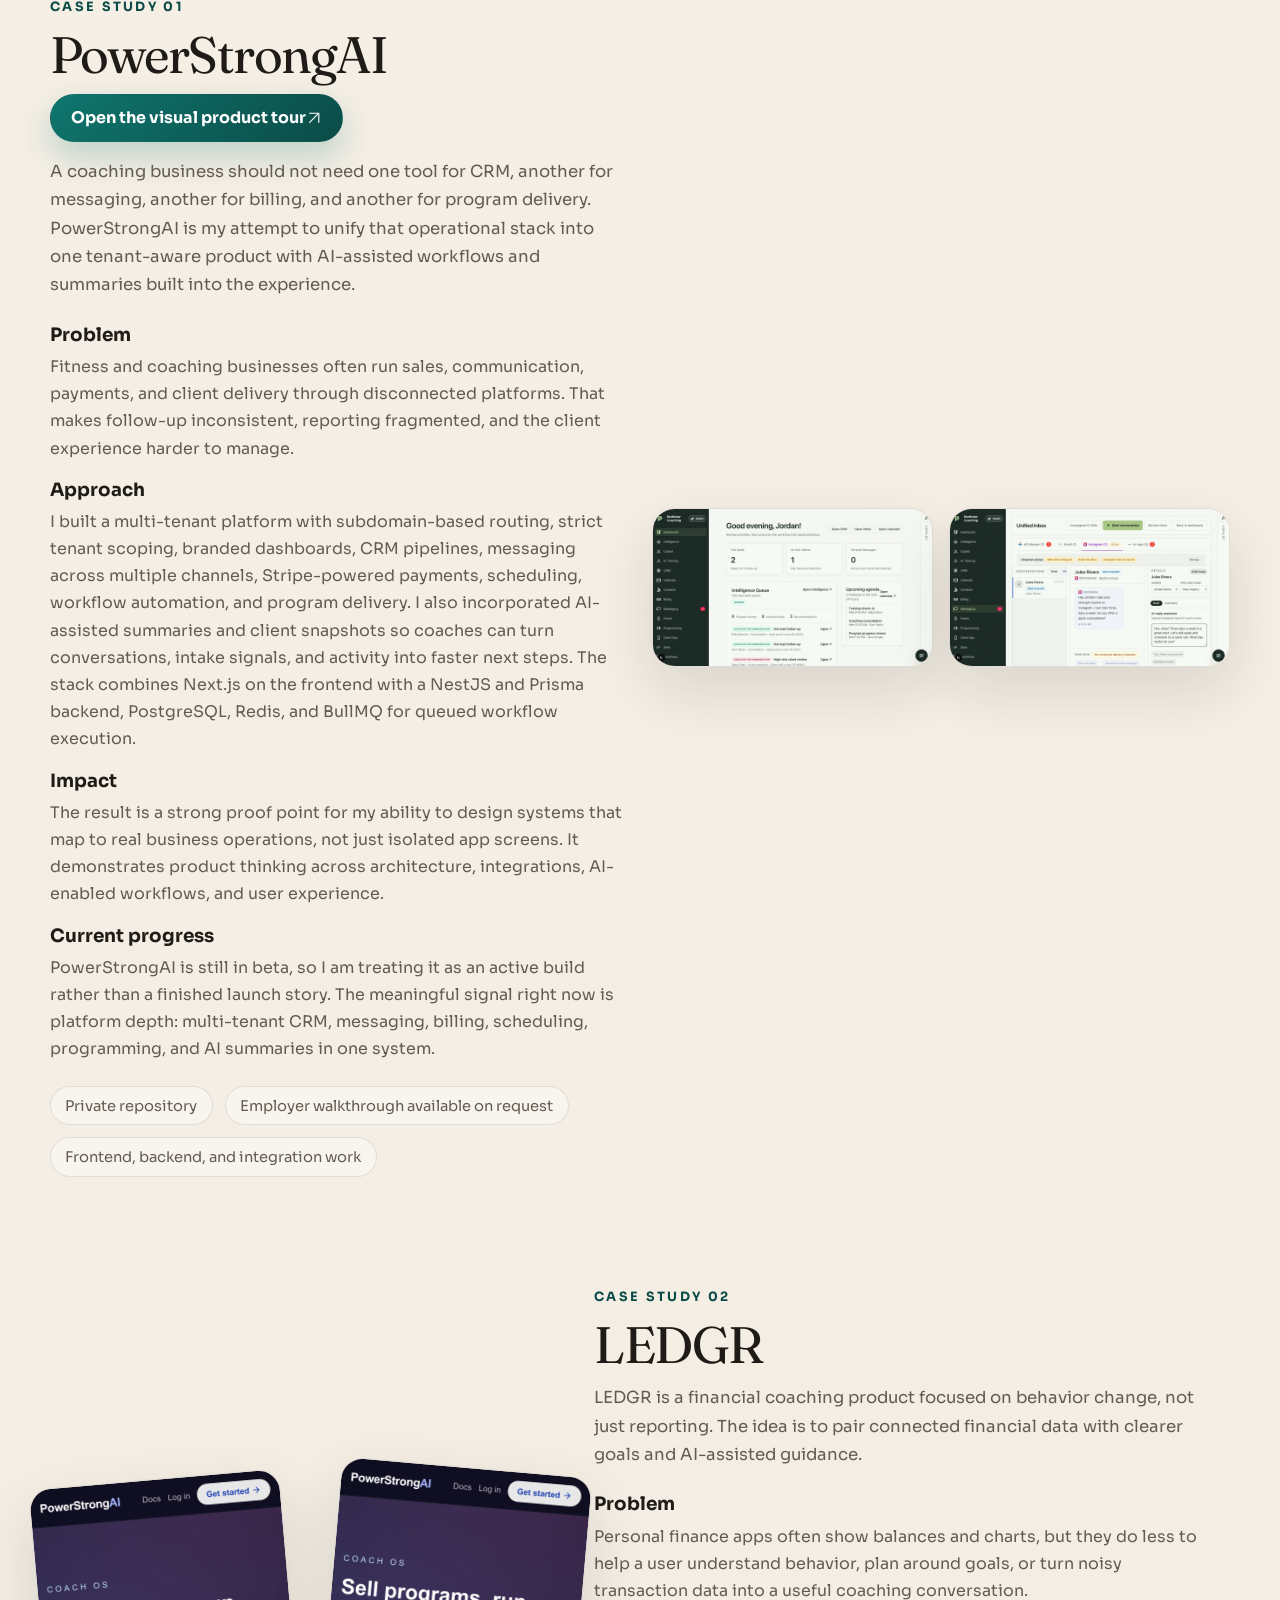
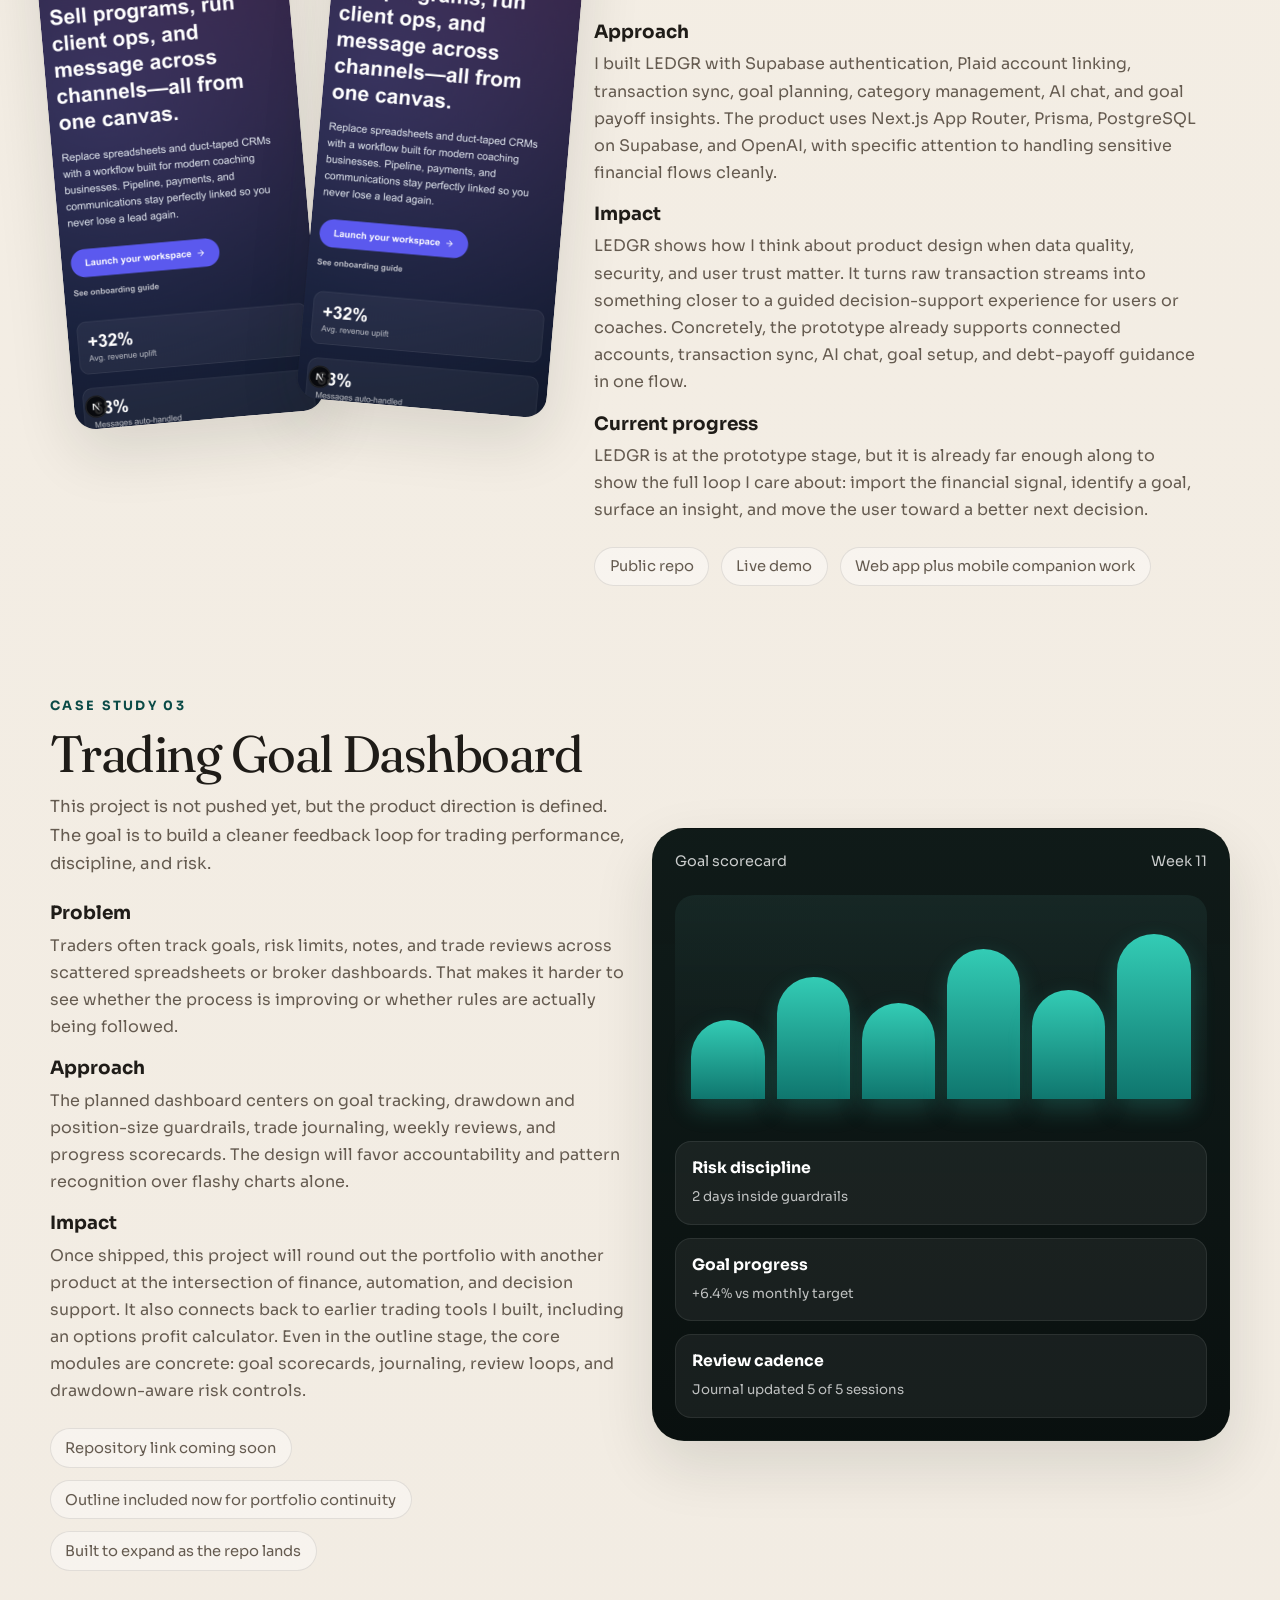
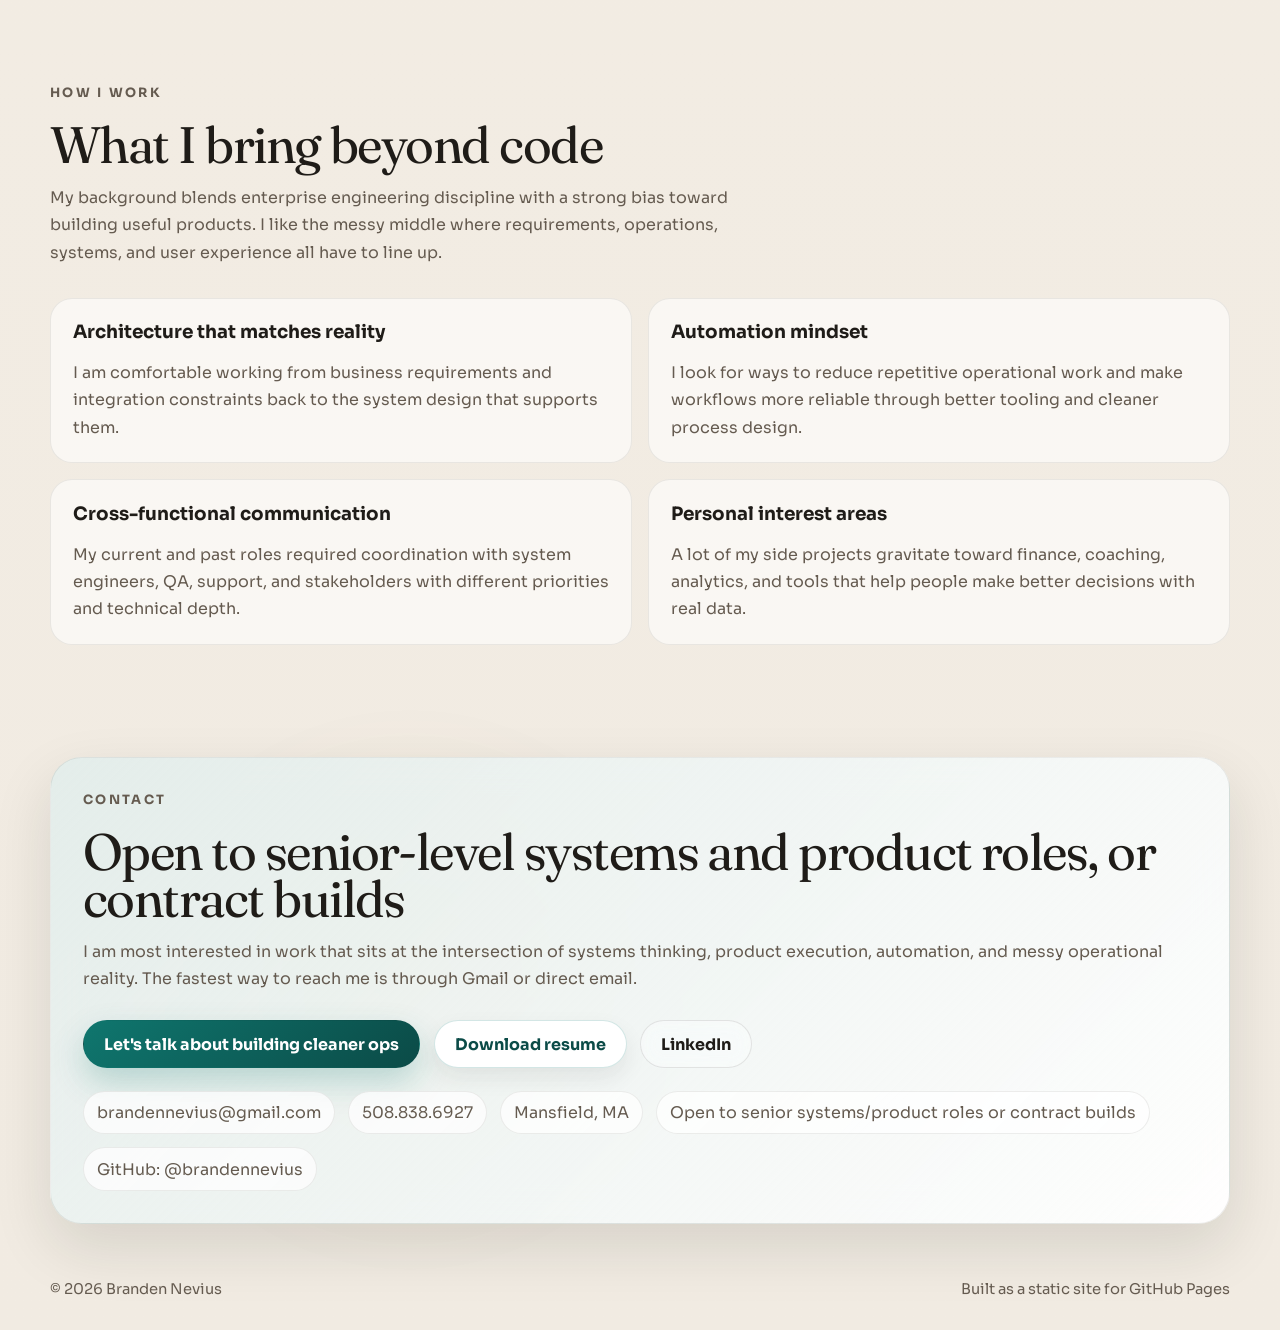
==== commit a5fc15de: "Remove repeated fictional workspace labels from the showcase" ====
--- a/index.html
+++ b/index.html
@@ -193,7 +193,7 @@
             aria-label="Explore PowerStrongAI visual case study"
           >
             <img src="assets/powerstrong/workspace-next-action.webp" width="1280" height="720" loading="lazy" alt="PowerStrongAI coach dashboard">
-            <p>PowerStrongAI running locally with demo data →</p>
+            <p>Explore the PowerStrongAI workspace →</p>
           </a>
         </section>
 
@@ -462,7 +462,7 @@
             />
             <img
               src="assets/powerstrong/inbox-instagram-clean.webp"
-              alt="PowerStrongAI inbox showing a fictional Instagram lead and consultation reply draft"
+              alt="PowerStrongAI inbox showing an Instagram lead and consultation reply draft"
               loading="lazy"
             />
           </div>
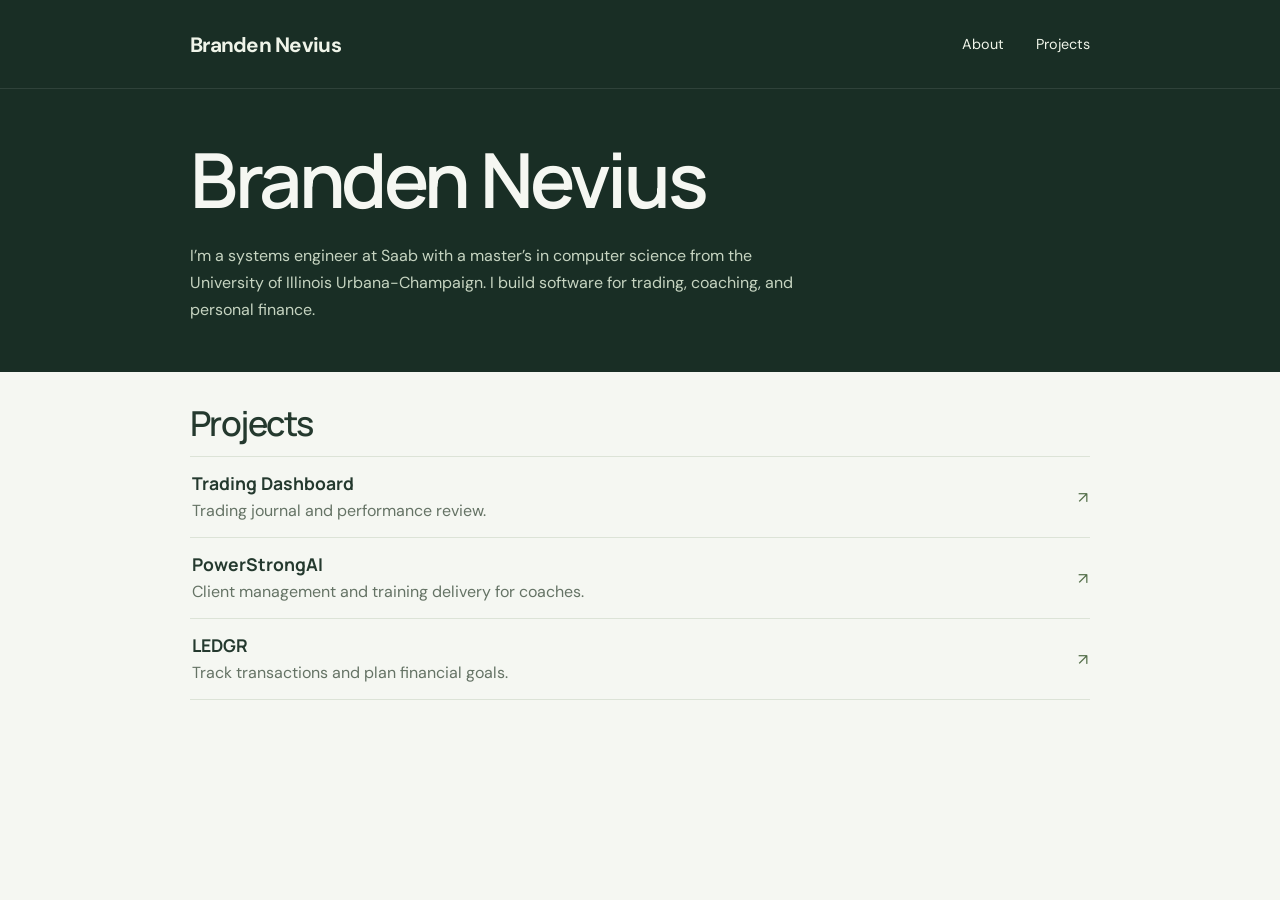
==== commit 65d3d224: "Streamline the portfolio and refine mobile navigation" ====
--- a/index.html
+++ b/index.html
@@ -1,744 +1,56 @@
 <!doctype html>
 <html lang="en">
-  <head>
-    <meta charset="UTF-8" />
-    <meta name="viewport" content="width=device-width, initial-scale=1.0" />
-    <title>Branden Nevius | Software Engineer</title>
-    <meta
-      name="description"
-      content="Portfolio site for Branden Nevius featuring software architecture, AI product builds, and employer-facing case studies."
-    />
-    <link rel="preconnect" href="https://fonts.googleapis.com" />
-    <link rel="preconnect" href="https://fonts.gstatic.com" crossorigin />
-    <link
-      href="https://fonts.googleapis.com/css2?family=Fraunces:opsz,wght,SOFT,WONK@9..144,400,0,0;9..144,500,0,0;9..144,600,0,0&family=Sora:wght@400;500;600;700&display=swap"
-      rel="stylesheet"
-    />
-    <link rel="stylesheet" href="styles.css" />
-  </head>
-  <body>
-    <div class="page-shell">
-      <div class="ambient ambient-one"></div>
-      <div class="ambient ambient-two"></div>
-      <div class="ambient ambient-three"></div>
+<head>
+  <meta charset="utf-8">
+  <meta name="viewport" content="width=device-width, initial-scale=1">
+  <meta name="theme-color" content="#192e25">
+  <meta name="description" content="Branden Nevius, systems engineer. Selected projects in trading, coaching, and personal finance.">
+  <title>Branden Nevius | Portfolio</title>
+  <link rel="stylesheet" href="powerstrong.css?v=20261124-mobile-portfolio">
+</head>
+<body>
+  <a class="skip" href="#main">Skip to content</a>
+  <header class="site-nav portfolio-nav">
+    <div class="wrap nav-inner">
+      <a class="brand" href="index.html">Branden Nevius</a>
+      <nav aria-label="Portfolio navigation">
+        <a href="#about">About</a>
+        <a href="#projects">Projects</a>
+      </nav>
+    </div>
+  </header>
 
-      <header class="site-header">
-        <a class="brand" href="#top">
-          <span class="brand-mark">BN</span>
-          <span class="brand-text">
-            <strong>Branden Nevius</strong>
-            <small>Software Engineer</small>
-          </span>
-        </a>
+  <main id="main">
+    <section class="portfolio-intro" id="about" aria-labelledby="about-title">
+      <div class="wrap portfolio-content">
+        <h1 id="about-title">Branden Nevius</h1>
+        <p>I’m a systems engineer at Saab with a master’s in computer science from the University of Illinois Urbana-Champaign. I build software for trading, coaching, and personal finance.</p>
+      </div>
+    </section>
 
-        <nav class="site-nav" aria-label="Primary">
-          <a href="#snapshots">Snapshots</a>
-          <a href="#projects">Projects</a>
-          <a href="powerstrong.html"
-            >PowerStrongAI
-            <svg
-              class="inline-icon"
-              viewBox="0 0 20 20"
-              aria-hidden="true"
-              fill="none"
-              stroke="currentColor"
-              stroke-width="1.4"
-            >
-              <path d="M4 16 16 4M4 4h12v12" /></svg
-          ></a>
-          <a href="#about">About</a>
-          <a href="#contact">Contact</a>
-        </nav>
-
-        <a
-          class="button button-small"
-          href="assets/BrandenNeviusResume2026.pdf"
-          download
-        >
-          Resume
-        </a>
-      </header>
-
-      <main id="top">
-        <section class="hero section">
-          <div class="hero-copy">
-            <p class="eyebrow">Systems engineer + AI product builder</p>
-            <h1>
-              I build practical software for teams that need
-              <span>clarity, speed, and better systems.</span>
-            </h1>
-            <p class="hero-text">
-              I am a Systems Engineer at Saab with an MCS from the University of
-              Illinois Urbana-Champaign. My recent work spans systems
-              architecture, AI-assisted product builds, workflow automation, and
-              operational software that turns fragmented processes into cleaner
-              execution.
-            </p>
-            <p class="hero-note">
-              The through-line is consistent: I am obsessed with automation,
-              trading systems, finance workflows, and building cleaner ops that
-              hold up outside a demo.
-            </p>
-
-            <div class="hero-actions">
-              <a
-                class="button"
-                href="https://mail.google.com/mail/?view=cm&fs=1&to=brandennevius@gmail.com&su=Let%27s%20talk%20about%20building%20cleaner%20ops"
-                target="_blank"
-                rel="noreferrer"
-              >
-                Let&apos;s talk about building cleaner ops
-              </a>
-              <a
-                class="button button-secondary"
-                href="assets/BrandenNeviusResume2026.pdf"
-                download
-                >Download resume</a
-              >
-              <a
-                class="button button-ghost"
-                href="https://github.com/brandennevius"
-                target="_blank"
-                rel="noreferrer"
-              >
-                GitHub
-              </a>
-            </div>
-
-            <ul class="hero-pills">
-              <li>Systems Engineer at Saab</li>
-              <li>MCS, UIUC</li>
-              <li>Mansfield, Massachusetts</li>
-              <li>Open to employer conversations</li>
-            </ul>
-          </div>
-
-          <aside class="hero-panel">
-            <figure class="portrait-card">
-              <div
-                class="builder-identity"
-                aria-label="Branden Nevius, systems engineer and product builder"
-              >
-                <span>ENGINEER. BUILDER. SYSTEMS THINKER.</span
-                ><strong
-                  >BN<span
-                    ><svg
-                      class="inline-icon"
-                      viewBox="0 0 20 20"
-                      aria-hidden="true"
-                      fill="none"
-                      stroke="currentColor"
-                      stroke-width="1.4"
-                    >
-                      <path d="M4 16 16 4M4 4h12v12" /></svg></span
-                ></strong>
-                <p>
-                  From the system architecture<br />to the smallest interaction.
-                </p>
-              </div>
-              <figcaption>
-                Systems-minded builder with a strong interest in AI products,
-                finance, and operational software.
-              </figcaption>
-            </figure>
-
-            <div class="panel-card panel-accent">
-              <p class="panel-label">Core Strengths</p>
-              <div class="strength-list">
-                <span>System Architecture</span>
-                <span>Automation</span>
-                <span>API Integrations</span>
-                <span>Agile Delivery</span>
-                <span>AI Product Thinking</span>
-                <span>Technical Planning</span>
-              </div>
-            </div>
-          </aside>
-        </section>
-
-        <section
-          class="featured-build section"
-          aria-labelledby="featured-title"
-        >
-          <div class="featured-build-copy">
-            <p class="eyebrow">Featured independent build / Active beta</p>
-            <h2 id="featured-title">
-              PowerStrongAI.<br /><em>From inquiry to completed workout.</em>
-            </h2>
-            <p>
-              A multi-tenant coaching platform connecting CRM, a unified inbox,
-              payments, program delivery, and guided AI. Explore the product
-              surfaces—and the engineering that connects them.
-            </p>
-            <div class="featured-build-tags">
-              <span>Next.js + NestJS</span><span>PostgreSQL + Redis</span
-              ><span>Guided AI</span>
-            </div>
-            <a class="button" href="powerstrong.html"
-              >Explore the visual case study
-              <svg
-                class="inline-icon"
-                viewBox="0 0 20 20"
-                aria-hidden="true"
-                fill="none"
-                stroke="currentColor"
-                stroke-width="1.4"
-              >
-                <path d="M4 16 16 4M4 4h12v12" /></svg
-            ></a>
-          </div>
-          <a
-            class="featured-build-visual"
-            href="powerstrong.html"
-            aria-label="Explore PowerStrongAI visual case study"
-          >
-            <img src="assets/powerstrong/workspace-next-action.webp" width="1280" height="720" loading="lazy" alt="PowerStrongAI coach dashboard">
-            <p>Explore the PowerStrongAI workspace →</p>
+    <section class="wrap portfolio-content portfolio-projects" id="projects" aria-labelledby="projects-title">
+      <h2 id="projects-title">Projects</h2>
+      <ul>
+        <li>
+          <a href="https://monthly-trading-report.vercel.app/journal/branden/dashboard">
+            <span><strong>Trading Dashboard</strong><span>Trading journal and performance review.</span></span>
+            <span class="portfolio-arrow" aria-hidden="true">↗</span>
           </a>
-        </section>
-
-        <section class="section snapshot-section" id="snapshots">
-          <div class="section-heading">
-            <p class="eyebrow">Recent wins</p>
-            <h2>
-              Proof points from the work I have been shipping and refining
-              lately
-            </h2>
-            <p>
-              These are the fastest ways to understand my current direction
-              across AI product work, finance tooling, automation, and
-              systems-heavy delivery.
-            </p>
-          </div>
-
-          <div class="snapshot-strip">
-            <article class="snapshot-card">
-              <span class="snapshot-kicker">PowerStrongAI</span>
-              <h3>
-                Built the beta foundation for a full coaching ops platform
-              </h3>
-              <p>
-                CRM, messaging, billing, scheduling, workflows, program
-                delivery, and AI-assisted summaries now live in one tenant-aware
-                product.
-              </p>
-            </article>
-
-            <article class="snapshot-card">
-              <span class="snapshot-kicker">LEDGR</span>
-              <h3>Shipped a live fintech prototype with real workflow depth</h3>
-              <p>
-                The prototype already covers account linking, transaction sync,
-                debt-payoff planning, goal setup, and coach-style AI insights.
-              </p>
-            </article>
-
-            <article class="snapshot-card">
-              <span class="snapshot-kicker">Trading</span>
-              <h3>
-                Turned trading into a systems problem instead of a gut-feel one
-              </h3>
-              <p>
-                My current dashboard work is built around drawdown recovery,
-                journaling, review cadence, and tighter risk guardrails.
-              </p>
-            </article>
-
-            <article class="snapshot-card">
-              <span class="snapshot-kicker">Enterprise</span>
-              <h3>
-                Kept building in structured, integration-heavy environments
-              </h3>
-              <p>
-                My day job work at Saab and previously Eversource sharpened the
-                architecture, planning, and systems rigor behind the side
-                projects.
-              </p>
-            </article>
-          </div>
-        </section>
-
-        <section class="section" id="projects">
-          <div class="section-heading">
-            <p class="eyebrow">Recent projects</p>
-            <h2>
-              My most recent projects across AI, finance, and systems-focused
-              product work
-            </h2>
-            <p>
-              Each project is written as a short case study: what problem I was
-              solving, how I approached it, and what the build demonstrates.
-            </p>
-          </div>
-
-          <div class="project-grid">
-            <article class="project-card">
-              <div class="project-meta">
-                <span class="status status-private">Private codebase</span>
-                <span class="tag">SaaS</span>
-              </div>
-              <h3>PowerStrongAI</h3>
-              <p>
-                Multi-tenant coaching platform that brings CRM, messaging,
-                billing, automations, scheduling, and program delivery into one
-                workspace.
-              </p>
-              <ul>
-                <li>
-                  Next.js, NestJS, Prisma, PostgreSQL, BullMQ, Stripe, Twilio
-                </li>
-                <li>
-                  Subdomain-based tenant architecture and unified inbox
-                  workflows
-                </li>
-                <li>
-                  Built for operators who usually juggle multiple disconnected
-                  tools
-                </li>
-              </ul>
-              <p class="project-progress">
-                <strong>Current progress:</strong> Active beta with the platform
-                foundation in place across CRM, messaging, billing, scheduling,
-                and AI workflow support.
-              </p>
-              <a href="powerstrong.html"
-                >Explore the product &amp; engineering
-                <svg
-                  class="inline-icon"
-                  viewBox="0 0 20 20"
-                  aria-hidden="true"
-                  fill="none"
-                  stroke="currentColor"
-                  stroke-width="1.4"
-                >
-                  <path d="M4 16 16 4M4 4h12v12" /></svg
-              ></a>
-            </article>
-
-            <article class="project-card">
-              <div class="project-meta">
-                <span class="status status-live">Live demo</span>
-                <span class="tag">Fintech</span>
-              </div>
-              <h3>LEDGR</h3>
-              <p>
-                Financial coaching product focused on turning transaction data
-                into goals, behavior signals, and AI-assisted insights.
-              </p>
-              <ul>
-                <li>Next.js, Prisma, Supabase, Plaid, OpenAI</li>
-                <li>
-                  Goal planning, transaction sync, categorization, and
-                  coach-style insight flows
-                </li>
-                <li>
-                  Shows careful thinking around sensitive data and guided
-                  decision support
-                </li>
-              </ul>
-              <p class="project-progress">
-                <strong>Current progress:</strong> Live prototype with working
-                financial data flows, AI insight surfaces, and a clearer
-                debt-payoff and goal-planning loop.
-              </p>
-              <a href="#ledgr">Read case study</a>
-            </article>
-
-            <article class="project-card">
-              <div class="project-meta">
-                <span class="status status-wip">In progress</span>
-                <span class="tag">Trading</span>
-              </div>
-              <h3>Trading Goal Dashboard</h3>
-              <p>
-                Planned portfolio and risk dashboard for traders who want a
-                clearer read on performance, discipline, and progress toward
-                defined goals.
-              </p>
-              <ul>
-                <li>Structured outline ready for the next repo push</li>
-                <li>
-                  Focus on journaling, performance review, and risk guardrails
-                </li>
-                <li>
-                  Extends my long-running interest in finance and trading tools
-                </li>
-              </ul>
-              <p class="project-progress">
-                <strong>Current progress:</strong> Product structure is defined;
-                next step is pushing the repo and building the first working
-                review loop.
-              </p>
-              <a href="#trading-dashboard">Read outline</a>
-            </article>
-          </div>
-        </section>
-
-        <section class="case-study section" id="powerstrongai">
-          <div class="case-copy">
-            <p class="eyebrow">Case study 01</p>
-            <h2>PowerStrongAI</h2>
-            <p>
-              <a class="button" href="powerstrong.html"
-                >Open the visual product tour
-                <svg
-                  class="inline-icon"
-                  viewBox="0 0 20 20"
-                  aria-hidden="true"
-                  fill="none"
-                  stroke="currentColor"
-                  stroke-width="1.4"
-                >
-                  <path d="M4 16 16 4M4 4h12v12" /></svg
-              ></a>
-            </p>
-            <p class="case-summary">
-              A coaching business should not need one tool for CRM, another for
-              messaging, another for billing, and another for program delivery.
-              PowerStrongAI is my attempt to unify that operational stack into
-              one tenant-aware product with AI-assisted workflows and summaries
-              built into the experience.
-            </p>
-
-            <div class="story-block">
-              <h3>Problem</h3>
-              <p>
-                Fitness and coaching businesses often run sales, communication,
-                payments, and client delivery through disconnected platforms.
-                That makes follow-up inconsistent, reporting fragmented, and the
-                client experience harder to manage.
-              </p>
-            </div>
-
-            <div class="story-block">
-              <h3>Approach</h3>
-              <p>
-                I built a multi-tenant platform with subdomain-based routing,
-                strict tenant scoping, branded dashboards, CRM pipelines,
-                messaging across multiple channels, Stripe-powered payments,
-                scheduling, workflow automation, and program delivery. I also
-                incorporated AI-assisted summaries and client snapshots so
-                coaches can turn conversations, intake signals, and activity
-                into faster next steps. The stack combines Next.js on the
-                frontend with a NestJS and Prisma backend, PostgreSQL, Redis,
-                and BullMQ for queued workflow execution.
-              </p>
-            </div>
-
-            <div class="story-block">
-              <h3>Impact</h3>
-              <p>
-                The result is a strong proof point for my ability to design
-                systems that map to real business operations, not just isolated
-                app screens. It demonstrates product thinking across
-                architecture, integrations, AI-enabled workflows, and user
-                experience.
-              </p>
-            </div>
-
-            <div class="story-block">
-              <h3>Current progress</h3>
-              <p>
-                PowerStrongAI is still in beta, so I am treating it as an active
-                build rather than a finished launch story. The meaningful signal
-                right now is platform depth: multi-tenant CRM, messaging,
-                billing, scheduling, programming, and AI summaries in one
-                system.
-              </p>
-            </div>
-
-            <div class="case-notes">
-              <span>Private repository</span>
-              <span>Employer walkthrough available on request</span>
-              <span>Frontend, backend, and integration work</span>
-            </div>
-          </div>
-
-          <div class="case-visual case-visual-wide">
-            <img
-              src="assets/powerstrong/workspace-next-action.webp"
-              alt="PowerStrongAI dashboard"
-              loading="lazy"
-            />
-            <img
-              src="assets/powerstrong/inbox-instagram-clean.webp"
-              alt="PowerStrongAI inbox showing an Instagram lead and consultation reply draft"
-              loading="lazy"
-            />
-          </div>
-        </section>
-
-        <section class="case-study section case-study-alt" id="ledgr">
-          <div class="case-visual case-visual-mobile">
-            <img
-              src="assets/ledgr-product.png"
-              alt="LEDGR product screenshot"
-              loading="lazy"
-            />
-            <img
-              src="assets/ledgr-insights.png"
-              alt="LEDGR insights screenshot"
-              loading="lazy"
-            />
-          </div>
-
-          <div class="case-copy">
-            <p class="eyebrow">Case study 02</p>
-            <h2>LEDGR</h2>
-            <p class="case-summary">
-              LEDGR is a financial coaching product focused on behavior change,
-              not just reporting. The idea is to pair connected financial data
-              with clearer goals and AI-assisted guidance.
-            </p>
-
-            <div class="story-block">
-              <h3>Problem</h3>
-              <p>
-                Personal finance apps often show balances and charts, but they
-                do less to help a user understand behavior, plan around goals,
-                or turn noisy transaction data into a useful coaching
-                conversation.
-              </p>
-            </div>
-
-            <div class="story-block">
-              <h3>Approach</h3>
-              <p>
-                I built LEDGR with Supabase authentication, Plaid account
-                linking, transaction sync, goal planning, category management,
-                AI chat, and goal payoff insights. The product uses Next.js App
-                Router, Prisma, PostgreSQL on Supabase, and OpenAI, with
-                specific attention to handling sensitive financial flows
-                cleanly.
-              </p>
-            </div>
-
-            <div class="story-block">
-              <h3>Impact</h3>
-              <p>
-                LEDGR shows how I think about product design when data quality,
-                security, and user trust matter. It turns raw transaction
-                streams into something closer to a guided decision-support
-                experience for users or coaches. Concretely, the prototype
-                already supports connected accounts, transaction sync, AI chat,
-                goal setup, and debt-payoff guidance in one flow.
-              </p>
-            </div>
-
-            <div class="story-block">
-              <h3>Current progress</h3>
-              <p>
-                LEDGR is at the prototype stage, but it is already far enough
-                along to show the full loop I care about: import the financial
-                signal, identify a goal, surface an insight, and move the user
-                toward a better next decision.
-              </p>
-            </div>
-
-            <div class="case-notes">
-              <a
-                href="https://github.com/brandennevius/LEDGR"
-                target="_blank"
-                rel="noreferrer"
-                >Public repo</a
-              >
-              <a
-                href="https://ledgr-branden-nevius-projects-666c9e97.vercel.app"
-                target="_blank"
-                rel="noreferrer"
-              >
-                Live demo
-              </a>
-              <span>Web app plus mobile companion work</span>
-            </div>
-          </div>
-        </section>
-
-        <section class="case-study section" id="trading-dashboard">
-          <div class="case-copy">
-            <p class="eyebrow">Case study 03</p>
-            <h2>Trading Goal Dashboard</h2>
-            <p class="case-summary">
-              This project is not pushed yet, but the product direction is
-              defined. The goal is to build a cleaner feedback loop for trading
-              performance, discipline, and risk.
-            </p>
-
-            <div class="story-block">
-              <h3>Problem</h3>
-              <p>
-                Traders often track goals, risk limits, notes, and trade reviews
-                across scattered spreadsheets or broker dashboards. That makes
-                it harder to see whether the process is improving or whether
-                rules are actually being followed.
-              </p>
-            </div>
-
-            <div class="story-block">
-              <h3>Approach</h3>
-              <p>
-                The planned dashboard centers on goal tracking, drawdown and
-                position-size guardrails, trade journaling, weekly reviews, and
-                progress scorecards. The design will favor accountability and
-                pattern recognition over flashy charts alone.
-              </p>
-            </div>
-
-            <div class="story-block">
-              <h3>Impact</h3>
-              <p>
-                Once shipped, this project will round out the portfolio with
-                another product at the intersection of finance, automation, and
-                decision support. It also connects back to earlier trading tools
-                I built, including an options profit calculator. Even in the
-                outline stage, the core modules are concrete: goal scorecards,
-                journaling, review loops, and drawdown-aware risk controls.
-              </p>
-            </div>
-
-            <div class="case-notes">
-              <span>Repository link coming soon</span>
-              <span>Outline included now for portfolio continuity</span>
-              <span>Built to expand as the repo lands</span>
-            </div>
-          </div>
-
-          <div class="blueprint-card" aria-label="Trading dashboard concept">
-            <div class="blueprint-top">
-              <span>Goal scorecard</span>
-              <span>Week 11</span>
-            </div>
-            <div class="blueprint-chart">
-              <span style="height: 42%"></span>
-              <span style="height: 65%"></span>
-              <span style="height: 51%"></span>
-              <span style="height: 80%"></span>
-              <span style="height: 58%"></span>
-              <span style="height: 88%"></span>
-            </div>
-            <div class="blueprint-metrics">
-              <article>
-                <strong>Risk discipline</strong>
-                <small>2 days inside guardrails</small>
-              </article>
-              <article>
-                <strong>Goal progress</strong>
-                <small>+6.4% vs monthly target</small>
-              </article>
-              <article>
-                <strong>Review cadence</strong>
-                <small>Journal updated 5 of 5 sessions</small>
-              </article>
-            </div>
-          </div>
-        </section>
-
-        <section class="section" id="about">
-          <div class="section-heading">
-            <p class="eyebrow">How I work</p>
-            <h2>What I bring beyond code</h2>
-            <p>
-              My background blends enterprise engineering discipline with a
-              strong bias toward building useful products. I like the messy
-              middle where requirements, operations, systems, and user
-              experience all have to line up.
-            </p>
-          </div>
-
-          <div class="value-grid">
-            <article>
-              <h3>Architecture that matches reality</h3>
-              <p>
-                I am comfortable working from business requirements and
-                integration constraints back to the system design that supports
-                them.
-              </p>
-            </article>
-            <article>
-              <h3>Automation mindset</h3>
-              <p>
-                I look for ways to reduce repetitive operational work and make
-                workflows more reliable through better tooling and cleaner
-                process design.
-              </p>
-            </article>
-            <article>
-              <h3>Cross-functional communication</h3>
-              <p>
-                My current and past roles required coordination with system
-                engineers, QA, support, and stakeholders with different
-                priorities and technical depth.
-              </p>
-            </article>
-            <article>
-              <h3>Personal interest areas</h3>
-              <p>
-                A lot of my side projects gravitate toward finance, coaching,
-                analytics, and tools that help people make better decisions with
-                real data.
-              </p>
-            </article>
-          </div>
-        </section>
-
-        <section class="contact section" id="contact">
-          <div class="contact-card">
-            <p class="eyebrow">Contact</p>
-            <h2>
-              Open to senior-level systems and product roles, or contract builds
-            </h2>
-            <p>
-              I am most interested in work that sits at the intersection of
-              systems thinking, product execution, automation, and messy
-              operational reality. The fastest way to reach me is through Gmail
-              or direct email.
-            </p>
-
-            <div class="contact-actions">
-              <a
-                class="button"
-                href="https://mail.google.com/mail/?view=cm&fs=1&to=brandennevius@gmail.com&su=Let%27s%20talk%20about%20building%20cleaner%20ops"
-                target="_blank"
-                rel="noreferrer"
-              >
-                Let&apos;s talk about building cleaner ops
-              </a>
-              <a
-                class="button button-secondary"
-                href="assets/BrandenNeviusResume2026.pdf"
-                download
-              >
-                Download resume
-              </a>
-              <a
-                class="button button-ghost"
-                href="https://www.linkedin.com/in/brandennevius/"
-                target="_blank"
-                rel="noreferrer"
-              >
-                LinkedIn
-              </a>
-            </div>
-
-            <div class="contact-details">
-              <span>brandennevius@gmail.com</span>
-              <span>508.838.6927</span>
-              <span>Mansfield, MA</span>
-              <span
-                >Open to senior systems/product roles or contract builds</span
-              >
-              <span>GitHub: @brandennevius</span>
-            </div>
-          </div>
-        </section>
-      </main>
-
-      <footer class="site-footer">
-        <span>© <span id="year"></span> Branden Nevius</span>
-        <span>Built as a static site for GitHub Pages</span>
-      </footer>
-    </div>
-
-    <script src="script.js"></script>
-  </body>
+        </li>
+        <li>
+          <a href="powerstrong.html">
+            <span><strong>PowerStrongAI</strong><span>Client management and training delivery for coaches.</span></span>
+            <span class="portfolio-arrow" aria-hidden="true">↗</span>
+          </a>
+        </li>
+        <li>
+          <a href="https://ledgr-henna.vercel.app">
+            <span><strong>LEDGR</strong><span>Track transactions and plan financial goals.</span></span>
+            <span class="portfolio-arrow" aria-hidden="true">↗</span>
+          </a>
+        </li>
+      </ul>
+    </section>
+  </main>
+</body>
 </html>
--- a/powerstrong.css
+++ b/powerstrong.css
@@ -0,0 +1,262 @@
+@import url('https://fonts.googleapis.com/css2?family=DM+Sans:wght@400;450;500;550;600;650;700&family=Manrope:wght@400;500;600;650;700;750;800&display=swap');
+:root{--forest:#192e25;--deep:#12251d;--sage:#c6e0a7;--ink:#24392e;--muted:#657365;--paper:#f5f7f2;--line:#dce3d7;--white:#fff;--radius:16px;color-scheme:light;font-family:'DM Sans',sans-serif;color:var(--ink);background:var(--paper)}*{box-sizing:border-box}html{scroll-behavior:smooth;scroll-padding-top:96px}body{margin:0}button,a{-webkit-tap-highlight-color:transparent}a{color:inherit;text-decoration:none}button{font:inherit}button,a:focus-visible,[tabindex]:focus-visible{outline-color:#789b55;outline-offset:5px}button{cursor:pointer}img{display:block;max-width:100%;height:auto}p{line-height:1.7;margin:0 0 1.2rem}h1,h2,h3{font-family:'Manrope',sans-serif;margin:0;letter-spacing:-.045em;line-height:1.12}h1{font-size:clamp(3rem,5.7vw,5.75rem);font-weight:600}h2{font-size:clamp(2.1rem,3.6vw,3.5rem);font-weight:550}h3{font-size:1.65rem;font-weight:650}em{font-style:normal;color:var(--sage)}.wrap{width:min(1240px,calc(100% - 80px));margin-inline:auto}.section{padding-block:112px}.eyebrow{font-size:.8rem;font-weight:700;letter-spacing:.17em;line-height:1.5;color:#6a805c;margin-bottom:24px}.large-copy{font-size:1.3rem;line-height:1.6;letter-spacing:-.015em}.skip{position:absolute;top:-60px;left:20px;z-index:100;background:white;color:var(--ink);padding:12px}.skip:focus{top:12px}.site-nav{background:var(--forest);color:#eff4e9;border-bottom:1px solid #ffffff18;position:sticky;top:0;z-index:5}.nav-inner{display:flex;align-items:center;justify-content:space-between;min-height:88px;gap:24px}.brand{display:flex;align-items:center;gap:12px;font-size:1.3rem;font-weight:700;letter-spacing:-.035em;white-space:nowrap}.brand img{border-radius:9px}.sage{color:var(--sage)}nav{display:flex;align-items:center;gap:32px;font-size:.9rem}nav>a{padding-block:12px}nav>a:hover,.quiet-link:hover{text-decoration:underline;text-underline-offset:5px}.author-link{border-left:1px solid #ffffff30;padding-left:32px;color:#b6c5b8}.hero{position:relative;isolation:isolate;background:var(--forest);color:#f6f8f1;padding:76px 0 0}.hero-grid{position:absolute;inset:0 0 45%;z-index:-1;opacity:.5;background-image:linear-gradient(#ffffff06 1px,transparent 1px),linear-gradient(90deg,#ffffff06 1px,transparent 1px);background-size:72px 72px;mask-image:linear-gradient(black,transparent)}.hero-copy{text-align:center;max-width:960px}.hero .eyebrow{color:#b4c5aa;letter-spacing:.24em}.hero-lede{font-size:1.15rem;color:#bfcbbd;max-width:690px;margin:28px auto;line-height:1.7}.hero-actions,.builder-actions{display:flex;align-items:center;justify-content:center;gap:28px;margin-top:32px}.button{display:inline-flex;align-items:center;justify-content:center;font-size:.95rem;font-weight:650;min-height:50px;padding:14px 23px;border-radius:7px}.primary{background:var(--sage);color:var(--deep);border:1px solid var(--sage)}.primary:hover{background:#d7ebc1}.quiet-link{font-size:.95rem;font-weight:550}.build-credit{color:#94aa98;font-size:.85rem;margin:24px 0 48px}.build-credit a{color:#d4dfce}.hero-product{position:relative;bottom:-44px;margin-top:-10px;border:1px solid #dce5d2;border-radius:14px;overflow:hidden;box-shadow:0 30px 65px #071b1735;background:var(--paper)}.window-bar{height:48px;display:flex;align-items:center;justify-content:space-between;gap:12px;background:#e9efe5;color:#6c7d65;font-size:.67rem;font-weight:650;letter-spacing:.16em;padding-inline:24px}.window-dots{display:flex;gap:7px}.window-dots i{width:8px;height:8px;background:#b2c0ab;border-radius:50%}.window-note{letter-spacing:0;font-size:.75rem}.capture{display:block;width:100%;padding:0;border:0;background:#e9eee4;border-radius:10px;overflow:hidden;text-align:left;cursor:zoom-in}.capture img{width:100%;transition:filter .2s}.capture:hover img{filter:brightness(.97)}.hero-capture{border-radius:0}.capture-foot{display:flex;justify-content:space-between;color:#6b7966;font-size:.75rem;padding:14px 24px;background:#eef2e9;gap:20px}.facts{padding:94px 0 38px;display:grid;grid-template-columns:repeat(4,1fr);gap:28px;border-bottom:1px solid var(--line)}.facts>div{display:flex;flex-direction:column;gap:9px}.facts span{font-size:.7rem;letter-spacing:.13em;color:var(--muted);font-weight:650}.facts strong{font-size:.9rem;font-weight:600}.connection{display:grid;grid-template-columns:1fr 1fr;gap:60px 100px}.connection-copy p:not(.large-copy){color:var(--muted)}.relationship-flow{grid-column:1/-1;display:flex;align-items:center;justify-content:space-between;padding:30px 0 0;border-top:1px solid var(--line);gap:16px;font-size:.95rem;font-weight:550}.relationship-flow b{color:#99b17b;font-size:1.3rem;font-weight:400}.tour-section{background:#eaf0e5;border-block:1px solid var(--line)}.section-heading{display:flex;align-items:end;justify-content:space-between;gap:64px;margin-bottom:48px}.section-heading>p{width:360px;color:var(--muted);margin:0;font-size:1.05rem}.tour-tabs{display:flex;border-bottom:1px solid #cbd5c4;gap:8px;margin-bottom:44px;overflow-x:auto}.tour-tabs button{white-space:nowrap;border:0;border-bottom:3px solid transparent;background:none;padding:18px 22px;color:#697960;font-weight:600;font-size:.95rem}.tour-tabs button[aria-selected=true]{border-bottom-color:var(--forest);color:var(--forest)}.tour-tabs button:hover{background:#dfe8d8}.tour-panel{display:grid;grid-template-columns:.75fr 1.7fr;align-items:center;gap:50px;min-height:440px}.tour-panel[hidden]{display:none}.tour-copy h3{font-size:2rem;margin:18px 0 22px}.tour-copy>p{color:#5b705b;font-size:1rem}.pill{display:inline-flex;background:#dce8d1;padding:7px 11px;border-radius:5px;font-size:.75rem;font-weight:600;color:#4b653c}.tour-copy ul{list-style:none;padding:6px 0 0;margin:0;font-size:.85rem;color:#52694e}.tour-copy li{position:relative;padding:9px 0 9px 22px;border-top:1px solid #d5dfcd}.tour-copy li:before{content:'✓';position:absolute;left:0;color:#6f8d52}.tour-panel figure{margin:0;min-width:0}.tour-panel .capture,.copilot-figure .capture{border:1px solid #cbd5c5;box-shadow:0 18px 40px #324d3020;border-radius:10px}.tour-panel figcaption,figcaption{font-size:.75rem;line-height:1.6;color:#6a7a63;margin:18px 0 0;max-width:760px}.intelligence-story{display:grid;grid-template-columns:1fr 1.1fr;gap:70px;align-items:center}.intelligence-copy h2{margin-bottom:28px}.intelligence-copy>p:not(.large-copy):not(.eyebrow){color:var(--muted)}.context-tags{display:flex;flex-wrap:wrap;gap:8px;margin-top:25px}.context-tags span{border:1px solid var(--line);padding:7px 10px;border-radius:5px;font-size:.75rem;color:#63785a}.copilot-figure{margin:0;min-width:0}.breadth-section{background:#fff;border-block:1px solid var(--line)}.capability-grid{display:grid;grid-template-columns:repeat(4,1fr);gap:32px}.capability-grid article{padding-top:25px;border-top:1px solid var(--line)}.feature-symbol{color:#708a5f;font-size:1.7rem}.capability-grid h3{font-size:1.1rem;letter-spacing:-.025em;margin:20px 0 14px}.capability-grid p{font-size:.95rem;color:var(--muted)}.implementation-note{margin:28px 0 0;font-size:.75rem;color:#7a8575;max-width:900px}.architecture{background:#fff;border:1px solid var(--line);border-radius:var(--radius);padding:36px;display:flex;flex-direction:column;gap:20px}.architecture small{font-size:.65rem;letter-spacing:.15em;color:#809173;font-weight:650}.architecture strong{display:block;font-family:'Manrope',sans-serif;font-size:1.1rem;letter-spacing:-.02em}.architecture span{font-size:.8rem;line-height:1.6;color:#6b7c61}.arch-experiences{display:grid;grid-template-columns:1fr 1fr;gap:20px}.arch-experiences>div,.arch-foundations>div{border:1px solid var(--line);border-radius:8px;padding:24px;display:flex;flex-direction:column;gap:10px}.arch-bridge{text-align:center;color:#7c8f6d;font-size:.75rem}.arch-api{background:var(--forest);border-radius:8px;text-align:center;padding:28px;display:flex;flex-direction:column;gap:12px;color:#eff6e8}.arch-api small,.arch-api span{color:#b2c6a2}.arch-foundations{display:grid;grid-template-columns:repeat(3,1fr);gap:20px}.providers{display:flex;gap:30px;flex-wrap:wrap;justify-content:center;border-top:1px solid var(--line);padding-top:22px}.providers span{font-size:.8rem;font-weight:600}.engineering-grid{display:grid;grid-template-columns:repeat(3,1fr);gap:38px;margin-top:54px}.engineering-grid .eyebrow{font-size:.7rem;margin-bottom:18px}.engineering-grid h3{font-size:1.45rem;letter-spacing:-.035em;margin-bottom:20px}.engineering-grid>article>p:not(.eyebrow){font-size:.95rem;color:var(--muted)}.engineering-grid .technical-note{border-top:1px solid var(--line);padding-top:15px;font-size:.75rem!important;color:#829078!important}.builder-section{background:var(--forest);color:#f1f6ea}.builder-grid{display:grid;grid-template-columns:1fr 1fr;gap:100px}.builder-section .eyebrow{color:#a4ba91}.builder-grid>div>p:not(.eyebrow):not(.large-copy){color:#b6c8ad}.builder-actions{justify-content:start}.footer{padding-block:45px;display:flex;gap:25px;align-items:center;justify-content:space-between;flex-wrap:wrap}.footer .brand{font-size:1rem}.footer-label{font-size:.6rem;color:#829078;letter-spacing:.1em;font-weight:500;border-left:1px solid var(--line);padding-left:15px;margin-left:5px}.footer>div{display:flex;gap:24px;font-size:.85rem}.footer>p{flex-basis:100%;font-size:.7rem;margin:0;color:#819076}dialog{border:1px solid #60745a;border-radius:12px;padding:0;width:min(1400px,94vw);max-width:94vw;max-height:94vh;background:#f4f7ef;box-shadow:0 30px 100px #0008}dialog::backdrop{background:#0c1c17df;backdrop-filter:blur(7px)}.dialog-toolbar{display:flex;align-items:center;justify-content:space-between;padding:15px 20px;gap:30px}.dialog-toolbar p{margin:0;font-size:.8rem;color:#576d4e}.dialog-close{background:var(--forest);color:white;border:0;padding:10px 18px;border-radius:5px;font-size:.8rem}.dialog-toolbar+img{width:100%;height:auto}.tour-panel:focus-visible{outline:2px solid #789b55;outline-offset:10px}
+@media(min-width:1600px){.wrap{width:min(1320px,calc(100% - 120px))}}@media(max-width:1000px){.wrap{width:calc(100% - 48px)}.section{padding-block:80px}.author-link{display:none}.connection,.builder-grid{gap:44px}.tour-panel{grid-template-columns:1fr;gap:30px;min-height:0}.tour-copy{display:grid;grid-template-columns:1fr 1fr;gap:0 32px}.tour-copy .pill{justify-self:start;align-self:start}.tour-copy h3{grid-column:1;grid-row:2/4}.tour-copy>p{grid-column:2;grid-row:1/4}.tour-copy ul{grid-column:1/-1;display:flex;gap:20px}.tour-copy li{flex:1}.intelligence-story{gap:36px;grid-template-columns:1fr 1fr}.capability-grid{grid-template-columns:1fr 1fr;gap:28px}.section-heading{gap:30px}.section-heading>p{width:300px}.engineering-grid{gap:25px}.capture-foot span:last-child{display:none}}
+@media(max-width:650px){html{scroll-padding-top:30px}.wrap{width:calc(100% - 36px)}.nav-inner{min-height:74px;gap:12px}.brand{font-size:1.08rem;gap:8px}.brand img{width:30px;height:30px}nav{gap:18px;font-size:.75rem}.hero{padding-top:54px}.hero .eyebrow{font-size:.62rem;letter-spacing:.18em;margin-bottom:25px}h1{font-size:2.8rem;letter-spacing:-.055em}.hero-lede{font-size:1rem;margin-top:24px}.hero-actions{gap:20px}.button,.quiet-link{font-size:.8rem}.button{padding:12px 17px;min-height:46px}.build-credit{font-size:.72rem;margin-bottom:32px}.hero-product{bottom:-25px;width:calc(100% - 24px);border-radius:9px}.window-bar{height:34px;padding-inline:12px;font-size:.46rem;letter-spacing:.1em}.window-note{display:none}.window-dots{gap:4px}.window-dots i{width:5px;height:5px}.capture-foot{padding:10px 12px;font-size:.6rem}.facts{padding-top:60px;grid-template-columns:1fr 1fr;gap:25px 20px}.facts span{font-size:.6rem}.facts strong{font-size:.75rem}.section{padding-block:64px}.connection,.builder-grid,.intelligence-story{grid-template-columns:1fr;gap:30px}.eyebrow{font-size:.68rem;margin-bottom:18px}h2{font-size:2.15rem;letter-spacing:-.045em}.large-copy{font-size:1.15rem}.connection-copy p{font-size:.95rem}.relationship-flow{display:grid;grid-template-columns:1fr auto 1fr;gap:18px 10px;font-size:.75rem;padding-top:24px}.relationship-flow>b:nth-of-type(2){display:none}.relationship-flow>span:nth-of-type(3){grid-column:1}.section-heading{display:block;margin-bottom:28px}.section-heading>p{width:auto;margin-top:22px;font-size:.95rem}.tour-tabs{gap:0;margin-bottom:28px}.tour-tabs button{font-size:.78rem;padding:15px}.tour-copy{display:block}.tour-copy h3{font-size:1.8rem}.tour-copy>p{font-size:.95rem}.tour-copy ul{display:block;font-size:.8rem}.tour-copy li{padding-block:9px}.tour-panel{gap:25px}.tour-panel figcaption,figcaption{font-size:.67rem}.tour-panel .capture{border-radius:6px}.capability-grid{gap:22px}.capability-grid h3{font-size:1rem}.capability-grid p{font-size:.85rem}.implementation-note{font-size:.67rem}.architecture{padding:18px;gap:15px}.arch-experiences{gap:12px}.arch-experiences>div,.arch-foundations>div{padding:16px 12px}.architecture strong{font-size:.85rem}.architecture small{font-size:.55rem}.architecture span{font-size:.7rem}.arch-foundations{grid-template-columns:1fr;gap:10px}.providers{gap:12px 24px}.engineering-grid{grid-template-columns:1fr;gap:27px;margin-top:36px}.engineering-grid article{padding-bottom:5px}.builder-actions{gap:20px}.footer{padding-block:32px}.footer-label{display:none}.footer>div{font-size:.75rem;gap:20px}.footer>p{font-size:.65rem}.dialog-toolbar{gap:15px;padding:12px}.dialog-toolbar p{font-size:.65rem}.dialog-close{padding:8px 12px}}
+@media(prefers-reduced-motion:reduce){html{scroll-behavior:auto}*,*:before,*:after{transition:none!important}}
+
+@media(min-width:651px){.hero{padding-top:48px}h1{font-size:clamp(3rem,5.3vw,4.8rem)}.hero-lede{max-width:780px;font-size:1.05rem;margin:22px auto}.hero-actions{margin-top:24px}.build-credit{margin:20px 0 25px}}
+/* Keep supporting labels readable on compact layouts. */
+.architecture small,.facts span,.window-bar,.footer-label{font-size:.75rem}
+.architecture span{font-size:.875rem}
+@media(max-width:650px){nav{font-size:.875rem}nav>a[href="#engineering"]{display:none}.button,.quiet-link{font-size:.875rem}.eyebrow,.hero .eyebrow,.facts span,.capture-foot,.tour-panel figcaption,figcaption,.implementation-note,.footer>p,.architecture small{font-size:.75rem}.facts strong,.tour-tabs button,.tour-copy ul,.context-tags span,.pill,.footer>div{font-size:.875rem}.capability-grid p,.tour-copy>p{font-size:1rem}.window-bar{font-size:.65rem}.window-bar>span:nth-child(2){white-space:nowrap;overflow:hidden;text-overflow:ellipsis}.window-dots{flex-shrink:0}.architecture strong{font-size:1rem}.architecture span{font-size:.875rem}}
+
+.agent-section{background:var(--forest);color:#f1f6eb}.agent-section .eyebrow{color:#b2c99b}.agent-section .section-heading>p,.agent-section .tour-copy>p{color:#bccbb2}.agent-section .tour-tabs{border-color:#ffffff29}.agent-section .tour-tabs button{color:#bed0b1}.agent-section .tour-tabs button[aria-selected=true]{color:#f2f8ec;border-bottom-color:var(--sage)}.agent-section .tour-tabs button:hover{background:#ffffff0a}.agent-section .pill{background:#304c35;color:#d6e9c4}.agent-section .tour-copy ul{color:#bccfb0}.agent-section .tour-copy li{border-color:#ffffff1f}.agent-section figcaption,.agent-note{color:#a9bd99}.agent-note{font-size:.8rem;margin:30px 0 0}.agent-section .capture{border-color:#61765a}.agent-section .tour-panel{min-height:540px}@media(max-width:1000px){.agent-section .tour-panel{min-height:0}}@media(max-width:650px){nav>a[href="#agent-actions"]{display:none}.agent-note{font-size:.75rem}}
+
+.workflow-proof{min-width:0}.workflow-details{margin-top:20px;border-top:1px solid #ffffff24;padding-top:15px}.workflow-details>summary{cursor:pointer;color:#d1e3c1;font-size:.875rem;font-weight:600}.workflow-details figure{margin-top:22px}.workflow-details .capture{margin-top:12px}
+
+/* Connected screenshot walkthrough */
+.agent-story[hidden]{display:none}.flow-intro{text-align:center;max-width:740px;margin:50px auto 24px}.flow-intro h3{font-size:clamp(1.75rem,3vw,2.35rem);line-height:1.16;letter-spacing:-.035em;margin:0 0 16px}.flow-intro>p{color:#bbccb2;line-height:1.75;margin:0 auto;max-width:640px}.flow-map{display:flex;flex-wrap:wrap;gap:12px;align-items:center;justify-content:center;margin:26px auto 58px;font-size:.8rem}.flow-map a{display:flex;align-items:center;gap:9px;color:#cbdac1;padding:9px 12px;border:1px solid #ffffff1d;border-radius:999px;background:#ffffff03;transition:border-color .2s,background .2s}.flow-map a:hover{border-color:#aac58e;background:#ffffff09}.flow-map a span{color:#a9ca8b;font-size:.7rem}.map-arrow{color:#86a474}.image-flow{list-style:none;padding:0;margin:0 auto;max-width:1060px}.flow-stage{margin:0;scroll-margin-top:40px}.flow-stage-heading{display:flex;gap:18px;align-items:center;margin:0 0 22px}.flow-number{display:flex;align-items:center;justify-content:center;flex-shrink:0;width:44px;height:44px;border-radius:50%;border:1px solid #9cb88a69;background:#274330;color:#d9ebc9;font-size:.85rem;font-weight:600}.flow-stage-heading h4{font-size:1.3rem;letter-spacing:-.02em;margin:0 0 5px;color:#f1f6eb}.flow-stage-heading p{margin:0;color:#b6c8ac;font-size:.9rem;line-height:1.6}.flow-frame{margin:0;border:1px solid #657b5d80;border-radius:13px;background:#f5f7f2;overflow:hidden;box-shadow:0 18px 45px #06110b38}.flow-frame-top{height:39px;background:#e6ece2;display:flex;align-items:center;justify-content:space-between;gap:18px;padding:0 17px;color:#5d7154;font-size:.65rem;letter-spacing:.12em;font-weight:600}.flow-dots{display:flex;gap:5px}.flow-dots i{display:block;width:6px;height:6px;background:#a8b8a0;border-radius:50%}.flow-capture-label{font-size:.65rem;letter-spacing:.02em;font-weight:400}.agent-section .flow-frame .capture{display:block;border:0;border-radius:0;background:#f5f7f2;box-shadow:none;width:100%;padding:0;overflow:visible}.flow-frame img{display:block;width:100%;height:auto;object-fit:contain;transform:none!important;transition:none;aspect-ratio:16/9}.agent-section .flow-frame figcaption{margin:0;background:#eef2e9;color:#536749;font-size:.8rem;line-height:1.6;padding:13px 18px;border-top:1px solid #d5ddcd}.flow-transcript{margin:14px 4px 0;color:#b9cdb0;font-size:.8rem}.flow-transcript>summary{cursor:pointer;list-style-position:inside}.flow-transcript>div{padding:20px 24px;margin-top:13px;border:1px solid #ffffff20;border-radius:10px;background:#ffffff04;max-width:800px}.flow-transcript blockquote{margin:0;color:#e4eddb;white-space:pre-line;line-height:1.8;font-size:.95rem}.transcript-label{text-transform:uppercase;color:#b0ce96;font-size:.7rem;letter-spacing:.1em;margin:24px 0 10px}.transcript-label:first-child{margin-top:0}.flow-connector{display:flex;flex-direction:column;align-items:center;margin:20px auto 30px;gap:0;color:#bdd6a8}.connector-stem{display:block;height:32px;border-left:1px dashed #a9c79277}.flow-connector p{margin:12px 0 6px;padding:7px 16px;border-radius:100px;background:#284332;border:1px solid #a8c88d30;font-size:.75rem;color:#c6dcb3;line-height:1.5;text-align:center}.connector-arrow{font-size:25px;line-height:1.6;font-weight:300;color:#a9c78c}.agent-section .agent-note{text-align:center;max-width:780px;margin:34px auto 0;line-height:1.8}
+@media(max-width:650px){.flow-intro{margin-top:32px}.flow-intro h3{font-size:1.7rem}.flow-intro>p{font-size:.95rem}.flow-map{gap:8px;margin-bottom:36px;font-size:.75rem}.flow-map a{padding:7px 9px}.flow-map .map-arrow{display:none}.flow-stage-heading{gap:12px;margin-bottom:15px;align-items:flex-start}.flow-number{width:35px;height:35px;font-size:.75rem}.flow-stage-heading h4{font-size:1.1rem;margin-top:3px}.flow-stage-heading p{font-size:.85rem}.flow-frame{border-radius:8px}.flow-frame-top{height:29px;padding:0 10px;font-size:.53rem;letter-spacing:.06em;gap:10px}.flow-capture-label{display:none}.flow-dots{gap:3px}.flow-dots i{width:4px;height:4px}.agent-section .flow-frame figcaption{font-size:.75rem;padding:10px 12px}.flow-connector{margin:16px auto 24px}.connector-stem{height:23px}.flow-connector p{font-size:.75rem;max-width:90%;padding:6px 12px}.flow-transcript>div{padding:16px}.flow-transcript blockquote{font-size:.9rem}}
+
+@media (max-width: 650px) {
+  .site-nav .nav-inner {
+    min-height: 0;
+    padding-block: 14px;
+    flex-wrap: wrap;
+  }
+
+  .site-nav nav {
+    gap: 4px 16px;
+    flex-wrap: wrap;
+    font-size: .8rem;
+  }
+
+  .site-nav nav > a[href="#agent-actions"] {
+    display: inline-flex;
+  }
+
+  .site-nav nav > a {
+    align-items: center;
+    min-height: 44px;
+  }
+
+  .tour-tabs {
+    flex-wrap: wrap;
+    overflow: visible;
+  }
+
+  .tour-tabs button {
+    min-height: 44px;
+    padding: 11px 12px;
+  }
+}
+
+.connection { padding-top: clamp(105px, 11vw, 156px); }
+
+.engineering-grid h3.eyebrow { font-size: .75rem; margin-bottom: 12px; }
+
+.browser-testing {
+  margin-top: 36px;
+  padding-top: 24px;
+  border-top: 1px solid #cbd5c4;
+  max-width: 78ch;
+}
+.browser-testing h3 { margin: 0 0 12px; }
+.browser-testing p { color: var(--muted); line-height: 1.65; margin: 0 0 10px; }
+
+.engineering-page.section { padding-top: clamp(32px, 5vw, 64px); }
+.engineering-intro { max-width: 680px; margin-bottom: 30px; }
+.engineering-intro .quiet-link { display: inline-block; margin-bottom: 16px; color: var(--forest); }
+.engineering-intro h1 {
+  margin: 0;
+  font-size: clamp(1.9rem, 4vw, 3.1rem);
+  line-height: 1.12;
+  letter-spacing: -.045em;
+  color: var(--forest);
+}
+.engineering-intro p { margin: 10px 0 0; }
+.engineering-intro p, .engineering-link p { color: var(--muted); line-height: 1.65; }
+.engineering-link { padding-block: 50px; }
+.engineering-link p { margin-bottom: 20px; }
+
+.engineering-page .browser-testing { max-width: none; }
+.browser-testing h2 { font-size: clamp(1.8rem, 4vw, 2.65rem); margin-bottom: 28px; }
+.browser-testing pre { max-width: 100%; overflow: auto; padding: 16px; border-radius: 8px; background: var(--forest); color: #edf4e7; font-size: .83rem; line-height: 1.6; }
+
+.engineering-page .delivery-section { margin-top: 0; }
+.delivery-steps { padding-left: 1.65rem; margin: 0; }
+.delivery-steps > li { scroll-margin-top: 30px; padding: 0 0 30px 12px; margin-bottom: 24px; border-bottom: 1px solid #cbd5c4; }
+.delivery-steps > li::marker { color: var(--forest); font-weight: 700; }
+.delivery-steps ul { margin: 12px 0 0; padding-left: 20px; color: var(--muted); line-height: 1.65; }
+.delivery-gallery { display: grid; grid-template-columns: repeat(2, minmax(0, 1fr)); gap: 20px; margin: 20px 0; }
+.delivery-gallery figure, .delivery-result { margin: 0; }
+.delivery-result { max-width: 720px; margin-top: 20px; }
+.delivery-gallery img, .delivery-result img { display: block; width: 100%; height: auto; border: 1px solid #cbd5c4; border-radius: 8px; }
+.engineering-architecture { padding-top: 18px; }
+.engineering-architecture h2 { font-size: clamp(1.8rem, 4vw, 2.65rem); margin-bottom: 24px; }
+.architecture-intro { max-width: 75ch; color: var(--muted); }
+@media (max-width: 650px) {
+  .delivery-gallery { grid-template-columns: 1fr; }
+  .delivery-steps > li { padding-left: 6px; }
+}
+
+.workflow-cases { display: grid; gap: 0; margin: 16px 0 22px; }
+.workflow-cases > div { display: grid; grid-template-columns: minmax(150px, 1fr) minmax(0, 3fr); gap: 14px; padding-block: 10px; border-top: 1px solid #cbd5c4; }
+.workflow-cases dt { font-weight: 650; }
+.workflow-cases dd { margin: 0; color: var(--muted); line-height: 1.6; }
+@media (max-width: 650px) { .workflow-cases > div { grid-template-columns: 1fr; gap: 4px; } }
+
+.delivery-overview {
+  padding: 28px 0 32px;
+  margin-bottom: 34px;
+  border-top: 1px solid #cbd5c4;
+}
+.delivery-overview h2 { font-size: clamp(1.65rem, 3.5vw, 2.35rem); margin: 0 0 22px; }
+.process-stages {
+  list-style: none;
+  display: grid;
+  grid-template-columns: repeat(4, minmax(0, 1fr));
+  gap: 18px;
+  margin: 0 0 24px;
+  padding: 0;
+}
+.process-stages li { border-top: 2px solid #a9bf9b; padding-top: 12px; }
+.process-stages h3 { font-size: 1rem; margin: 0 0 8px; }
+.process-stages p { color: var(--muted); font-size: .9rem; line-height: 1.6; margin: 0; }
+.delivery-overview > .quiet-link { color: var(--forest); }
+@media (max-width: 900px) { .process-stages { grid-template-columns: repeat(2, minmax(0, 1fr)); } }
+@media (max-width: 520px) { .process-stages { grid-template-columns: 1fr; gap: 16px; } }
+
+@media (max-width: 1000px) {
+  .site-nav .author-link { display: inline-flex; padding-left: 16px; }
+}
+
+@media (max-width: 650px) {
+  html { scroll-padding-top: 124px; }
+  .site-nav .nav-inner { flex-direction: column; align-items: flex-start; gap: 4px; padding-block: 10px 4px; }
+  .site-nav nav { width: 100%; gap: 0 12px; }
+  .site-nav .author-link { border-left: 0; padding-left: 0; }
+}
+
+@media (max-width: 460px) {
+  html:has(.engineering-nav) { scroll-padding-top: 156px; }
+  .engineering-nav nav { display: grid; grid-template-columns: repeat(2, minmax(0, 1fr)); }
+}
+
+.engineering-v {
+  max-width: 680px;
+  margin: 0 auto 26px;
+  padding: 14px clamp(9px, 3vw, 24px);
+  border: 1px solid #cbd5c4;
+  border-radius: 10px;
+  background: #eff3eb;
+}
+.v-stages {
+  --outer: 16%;
+  --middle: 27%;
+  --inner: 35%;
+  --dash: repeating-linear-gradient(to right, #a6bb9e 0 5px, transparent 5px 9px);
+  position: relative;
+  isolation: isolate;
+  list-style: none;
+  height: 212px;
+  margin: 7px 0 0;
+  padding: 0;
+}
+.v-stages::before {
+  content: "";
+  position: absolute;
+  z-index: -1;
+  inset: 0;
+  background: #74916b;
+  clip-path: polygon(var(--outer) 12%, var(--middle) 34%, var(--inner) 56%, 50% 78%, calc(100% - var(--inner)) 56%, calc(100% - var(--middle)) 34%, calc(100% - var(--outer)) 12%, calc(100% - var(--outer)) 13%, calc(100% - var(--middle)) 35%, calc(100% - var(--inner)) 57%, 50% 79%, var(--inner) 57%, var(--middle) 35%, var(--outer) 13%);
+}
+.v-stages::after {
+  content: "";
+  position: absolute;
+  z-index: -1;
+  inset: 0;
+  background:
+    var(--dash) center 12% / calc(100% - 2 * var(--outer)) 1px no-repeat,
+    var(--dash) center 34% / calc(100% - 2 * var(--middle)) 1px no-repeat,
+    var(--dash) center 56% / calc(100% - 2 * var(--inner)) 1px no-repeat;
+}
+.v-stages li {
+  position: absolute;
+  top: var(--y);
+  left: var(--x);
+  transform: translate(-50%, -50%);
+  width: max-content;
+  max-width: 43%;
+  text-align: center;
+}
+.v-stages a, .v-stages span {
+  display: inline-flex;
+  align-items: center;
+  justify-content: center;
+  min-height: 38px;
+  padding: 5px 9px;
+  border: 1px solid #b1c4a7;
+  border-radius: 6px;
+  background: #f9fbf7;
+  color: var(--forest);
+  font-size: .8rem;
+  font-weight: 650;
+  line-height: 1.18;
+}
+.v-stages a:hover, .v-stages a:focus-visible { background: #dfead7; }
+.v-stages .v-build span { background: var(--forest); border-color: var(--forest); color: #fff; }
+.v-requirements { --x: var(--outer); --y: 12%; }
+.v-conops { --x: var(--middle); --y: 34%; }
+.v-design { --x: var(--inner); --y: 56%; }
+.v-build { --x: 50%; --y: 78%; }
+.v-unit { --x: calc(100% - var(--inner)); --y: 56%; }
+.v-end-to-end { --x: calc(100% - var(--middle)); --y: 34%; }
+.v-verify { --x: calc(100% - var(--outer)); --y: 12%; }
+.engineering-v > p { color: var(--muted); font-size: .82rem; line-height: 1.6; margin: 0; text-align: center; }
+.engineering-v > p a { color: var(--forest); font-weight: 650; text-decoration: underline; text-underline-offset: .16em; }
+@media (max-width: 700px) {
+  .v-stages { --outer: 21%; --middle: 26%; --inner: 30%; height: 240px; }
+  .v-stages li { max-width: 37%; }
+  .v-stages :is(.v-design, .v-unit) { max-width: 29%; }
+  .v-stages .v-build { max-width: 60%; }
+  .v-stages a, .v-stages span { min-height: 42px; padding-inline: 5px; font-size: .74rem; }
+}
+
+.portfolio-content, .portfolio-nav .nav-inner { max-width: 900px; }
+.portfolio-intro {
+  background: var(--forest);
+  color: var(--paper);
+  padding-block: clamp(36px, 5vw, 48px);
+}
+.portfolio-intro h1 { font-size: clamp(2.5rem, 6vw, 4.75rem); }
+.portfolio-intro p { max-width: 56ch; color: #c6d4c1; margin: 20px 0 0; }
+.portfolio-projects { padding-block: 32px; }
+.portfolio-projects h2 { font-size: clamp(1.6rem, 3vw, 2.15rem); margin-bottom: 14px; }
+.portfolio-projects ul { margin: 0; padding: 0; list-style: none; border-top: 1px solid var(--line); }
+.portfolio-projects li { border-bottom: 1px solid var(--line); }
+.portfolio-projects a {
+  display: flex;
+  align-items: center;
+  justify-content: space-between;
+  gap: 16px;
+  padding: 14px 2px;
+}
+.portfolio-projects strong { display: block; font-family: Manrope, sans-serif; font-size: 1.1rem; }
+.portfolio-projects a > span > span { display: block; color: var(--muted); margin-top: 4px; line-height: 1.5; }
+.portfolio-projects a:hover strong, .portfolio-projects a:focus-visible strong { text-decoration: underline; text-underline-offset: 4px; }
+.portfolio-arrow { flex: none; color: #526d48; }
+
+@media (max-width: 650px) {
+  html:has(.portfolio-nav) { scroll-padding-top: 76px; }
+  .site-nav.portfolio-nav .nav-inner { flex-flow: row wrap; align-items: center; gap: 0 12px; }
+  .site-nav.portfolio-nav nav { width: auto; }
+  .hero-actions { flex-wrap: wrap; gap: 8px 20px; }
+  .hero-actions .quiet-link, .dialog-close { display: inline-flex; align-items: center; min-height: 44px; }
+  .arch-experiences { grid-template-columns: 1fr; }
+}
+
+@media (max-width: 460px) {
+  html:has(.product-nav) { scroll-padding-top: 156px; }
+  .product-nav nav { display: grid; grid-template-columns: repeat(2, minmax(0, 1fr)); }
+}
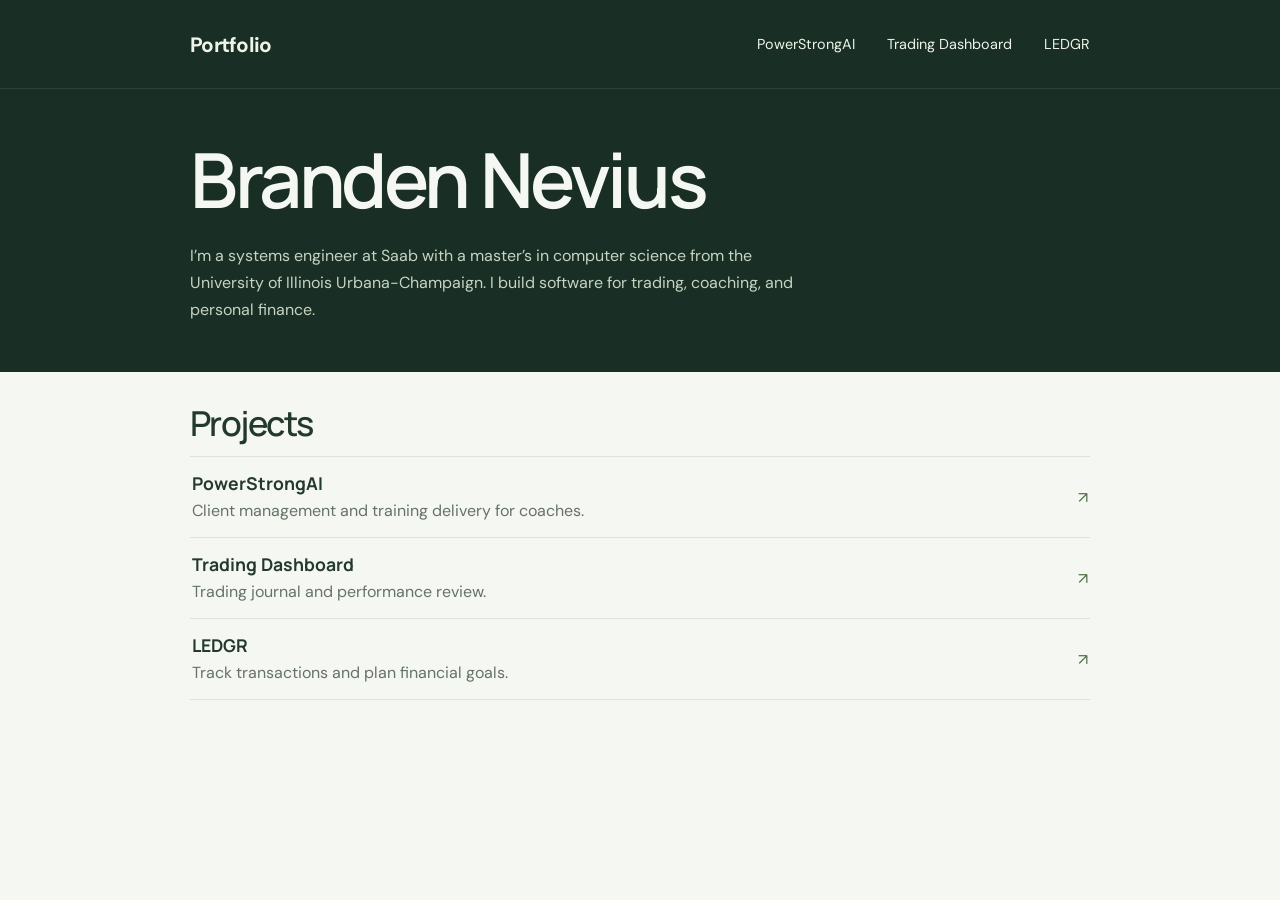
==== commit c85703fe: "Link portfolio projects directly from the banner" ====
--- a/index.html
+++ b/index.html
@@ -12,10 +12,11 @@
   <a class="skip" href="#main">Skip to content</a>
   <header class="site-nav portfolio-nav">
     <div class="wrap nav-inner">
-      <a class="brand" href="index.html">Branden Nevius</a>
+      <a class="brand" href="index.html">Portfolio</a>
       <nav aria-label="Portfolio navigation">
-        <a href="#about">About</a>
-        <a href="#projects">Projects</a>
+        <a href="powerstrong.html">PowerStrongAI</a>
+        <a href="https://monthly-trading-report.vercel.app/journal/branden/dashboard">Trading Dashboard</a>
+        <a href="https://ledgr-henna.vercel.app">LEDGR</a>
       </nav>
     </div>
   </header>
@@ -32,14 +33,14 @@
       <h2 id="projects-title">Projects</h2>
       <ul>
         <li>
-          <a href="https://monthly-trading-report.vercel.app/journal/branden/dashboard">
-            <span><strong>Trading Dashboard</strong><span>Trading journal and performance review.</span></span>
+          <a href="powerstrong.html">
+            <span><strong>PowerStrongAI</strong><span>Client management and training delivery for coaches.</span></span>
             <span class="portfolio-arrow" aria-hidden="true">↗</span>
           </a>
         </li>
         <li>
-          <a href="powerstrong.html">
-            <span><strong>PowerStrongAI</strong><span>Client management and training delivery for coaches.</span></span>
+          <a href="https://monthly-trading-report.vercel.app/journal/branden/dashboard">
+            <span><strong>Trading Dashboard</strong><span>Trading journal and performance review.</span></span>
             <span class="portfolio-arrow" aria-hidden="true">↗</span>
           </a>
         </li>
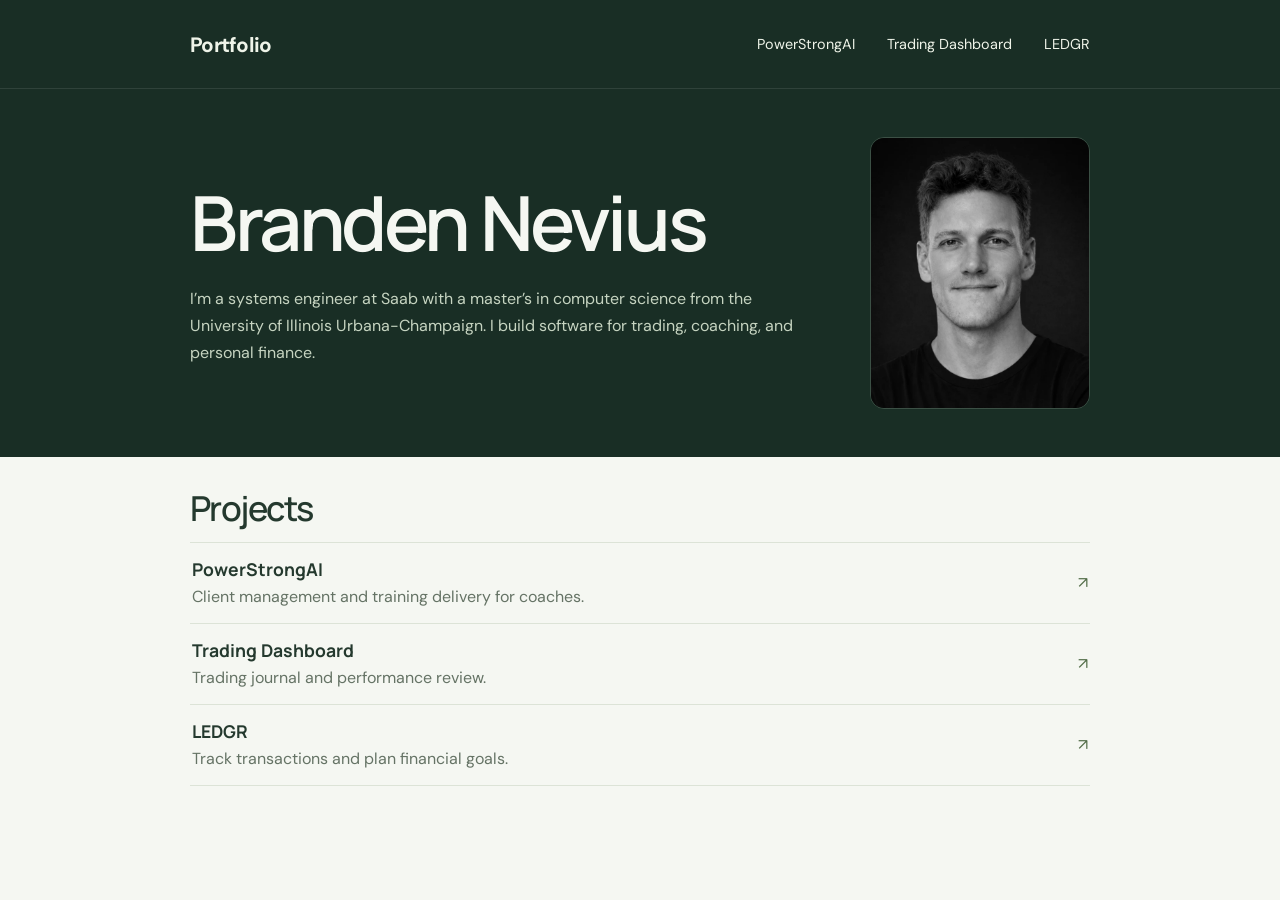
==== commit 10b62f5c: "Add a cropped headshot to the portfolio About section" ====
--- a/index.html
+++ b/index.html
@@ -6,7 +6,7 @@
   <meta name="theme-color" content="#192e25">
   <meta name="description" content="Branden Nevius, systems engineer. Selected projects in trading, coaching, and personal finance.">
   <title>Branden Nevius | Portfolio</title>
-  <link rel="stylesheet" href="powerstrong.css?v=20261124-mobile-portfolio">
+  <link rel="stylesheet" href="powerstrong.css?v=20261126-headshot">
 </head>
 <body>
   <a class="skip" href="#main">Skip to content</a>
@@ -23,9 +23,12 @@
 
   <main id="main">
     <section class="portfolio-intro" id="about" aria-labelledby="about-title">
-      <div class="wrap portfolio-content">
-        <h1 id="about-title">Branden Nevius</h1>
-        <p>I’m a systems engineer at Saab with a master’s in computer science from the University of Illinois Urbana-Champaign. I build software for trading, coaching, and personal finance.</p>
+      <div class="wrap portfolio-content portfolio-intro-layout">
+        <div>
+          <h1 id="about-title">Branden Nevius</h1>
+          <p>I’m a systems engineer at Saab with a master’s in computer science from the University of Illinois Urbana-Champaign. I build software for trading, coaching, and personal finance.</p>
+        </div>
+        <img class="portfolio-portrait" src="assets/branden-headshot.webp" width="624" height="774" alt="Branden Nevius">
       </div>
     </section>
 
--- a/powerstrong.css
+++ b/powerstrong.css
@@ -76,8 +76,17 @@
 }
 .engineering-intro p { margin: 10px 0 0; }
 .engineering-intro p, .engineering-link p { color: var(--muted); line-height: 1.65; }
-.engineering-link { padding-block: 50px; }
-.engineering-link p { margin-bottom: 20px; }
+.engineering-link {
+  display: flex;
+  flex-wrap: wrap;
+  align-items: center;
+  gap: 24px 40px;
+  padding-block: clamp(36px, 5vw, 60px);
+}
+
+@media (max-width: 540px) {
+  .engineering-link { flex-direction: column; align-items: flex-start; }
+}
 
 .engineering-page .browser-testing { max-width: none; }
 .browser-testing h2 { font-size: clamp(1.8rem, 4vw, 2.65rem); margin-bottom: 28px; }
@@ -95,6 +104,58 @@
 .engineering-architecture { padding-top: 18px; }
 .engineering-architecture h2 { font-size: clamp(1.8rem, 4vw, 2.65rem); margin-bottom: 24px; }
 .architecture-intro { max-width: 75ch; color: var(--muted); }
+
+@media (min-width: 720px) {
+  .hero-copy h1 { font-size: clamp(3rem, 5.7vw, 4.125rem); }
+  .hero-copy h1 em { display: block; }
+}
+
+.deployment-section { margin-top: 38px; }
+.deployment-section h3 { margin-bottom: 12px; }
+.deployment-diagram { max-width: 1000px; margin: 24px 0 0; }
+.deployment-edges, .deployment-storage { display: grid; grid-template-columns: repeat(2, minmax(0, 1fr)); gap: 14px; }
+.deployment-edge { display: grid; grid-template-rows: 1fr auto; min-width: 0; }
+.deployment-node {
+  display: grid;
+  align-content: start;
+  gap: 5px;
+  min-width: 0;
+  border: 1px solid #cad7c2;
+  border-radius: 10px;
+  padding: 14px 16px;
+  background: #f9fbf6;
+}
+.deployment-node small { font-size: .75rem; font-weight: 650; color: #4c6447; }
+.deployment-node strong { font-size: 1rem; line-height: 1.3; }
+.deployment-node span { color: #546650; font-size: .85rem; line-height: 1.45; }
+.deployment-connection, .deployment-https { color: #425f3d; font-size: .78rem; font-weight: 650; }
+.deployment-connection { margin: 0; padding: 8px 6px; text-align: center; line-height: 1.4; }
+.deployment-connection span { margin-left: 3px; font-size: 1rem; }
+.deployment-render { padding: 18px; border: 1px solid #b8c9ac; border-radius: 15px; background: #eaf0e5; }
+.deployment-render h4 { display: flex; align-items: center; gap: 12px; margin: 0 0 14px; font-size: 1.1rem; }
+.deployment-render h4 span { color: #4c6447; font-size: .8rem; font-weight: 600; }
+.deployment-processes { display: grid; grid-template-columns: minmax(0, 1fr) auto repeat(2, minmax(0, 1fr)); gap: 12px; }
+.deployment-api { background: #203c30; border-color: #203c30; color: #f3f7ed; }
+.deployment-api small, .deployment-api span { color: #dae8d2; }
+.deployment-https { display: grid; place-content: center; justify-items: center; gap: 1px; }
+.deployment-https span { font-size: 1.12rem; }
+.deployment-https span:last-child { display: none; }
+.deployment-shared { padding-block: 12px; }
+
+@media (max-width: 680px) {
+  .deployment-processes { grid-template-columns: 1fr; gap: 8px; }
+  .deployment-https { grid-auto-flow: column; align-items: center; gap: 5px; }
+  .deployment-https span:first-child { display: none; }
+  .deployment-https span:last-child { display: inline; }
+  .deployment-render { padding: 12px; }
+}
+
+@media (max-width: 460px) {
+  .deployment-edges, .deployment-storage { grid-template-columns: 1fr; gap: 8px; }
+  .deployment-connection { text-align: left; }
+  .deployment-shared { text-align: center; }
+}
+
 @media (max-width: 650px) {
   .delivery-gallery { grid-template-columns: 1fr; }
   .delivery-steps > li { padding-left: 6px; }
@@ -229,6 +290,21 @@
   color: var(--paper);
   padding-block: clamp(36px, 5vw, 48px);
 }
+.portfolio-intro-layout {
+  display: grid;
+  grid-template-columns: minmax(0, 1fr) clamp(160px, 19vw, 220px);
+  align-items: center;
+  gap: clamp(24px, 5vw, 56px);
+}
+.portfolio-portrait {
+  width: 100%;
+  border: 1px solid #b7c7b438;
+  border-radius: 14px;
+}
+@media (max-width: 550px) {
+  .portfolio-intro-layout { grid-template-columns: 1fr; gap: 20px; }
+  .portfolio-portrait { grid-row: 1; width: 128px; }
+}
 .portfolio-intro h1 { font-size: clamp(2.5rem, 6vw, 4.75rem); }
 .portfolio-intro p { max-width: 56ch; color: #c6d4c1; margin: 20px 0 0; }
 .portfolio-projects { padding-block: 32px; }
@@ -260,3 +336,8 @@
   html:has(.product-nav) { scroll-padding-top: 156px; }
   .product-nav nav { display: grid; grid-template-columns: repeat(2, minmax(0, 1fr)); }
 }
+
+.tour-section .tour-panel { align-items: start; }
+.tour-section .tour-copy h3 { margin-top: 0; }
+.tour-frames { display: grid; gap: clamp(24px, 4vw, 44px); min-width: 0; }
+.tour-frames figcaption { margin-top: 10px; }
